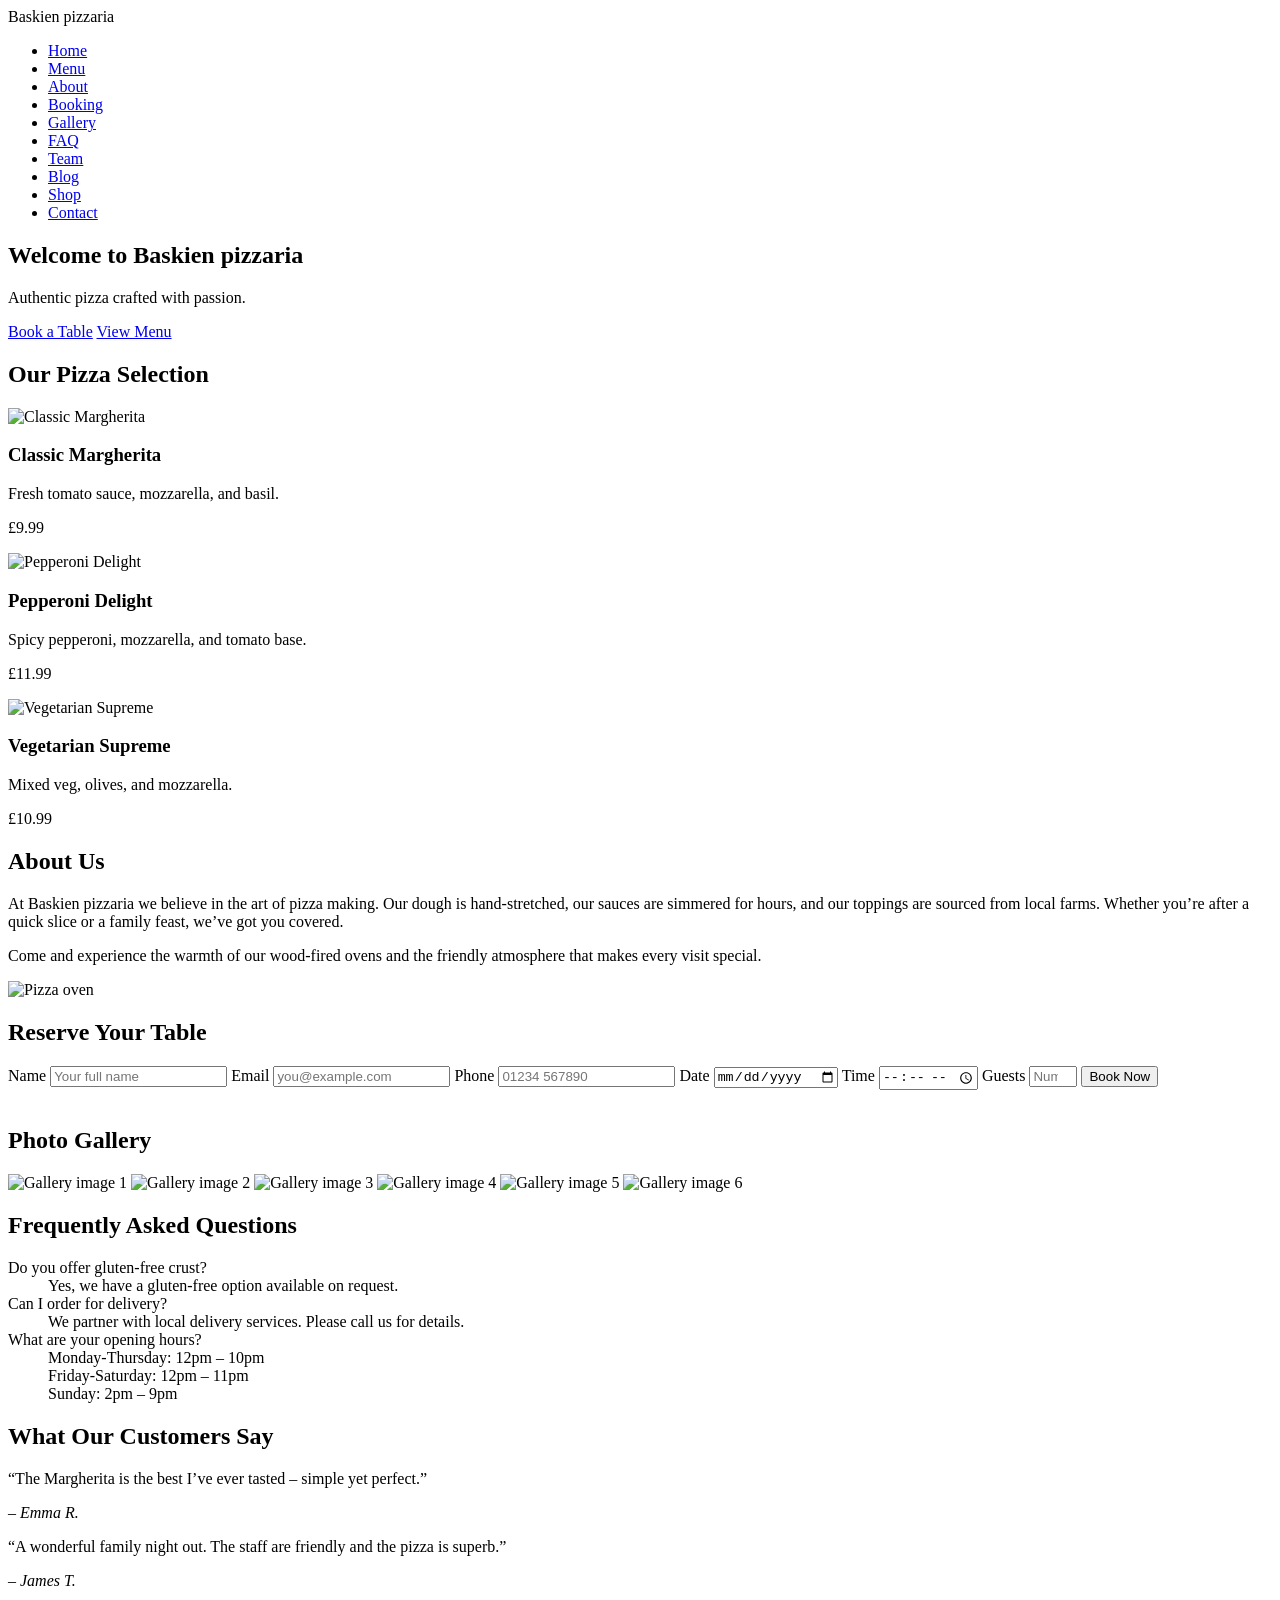
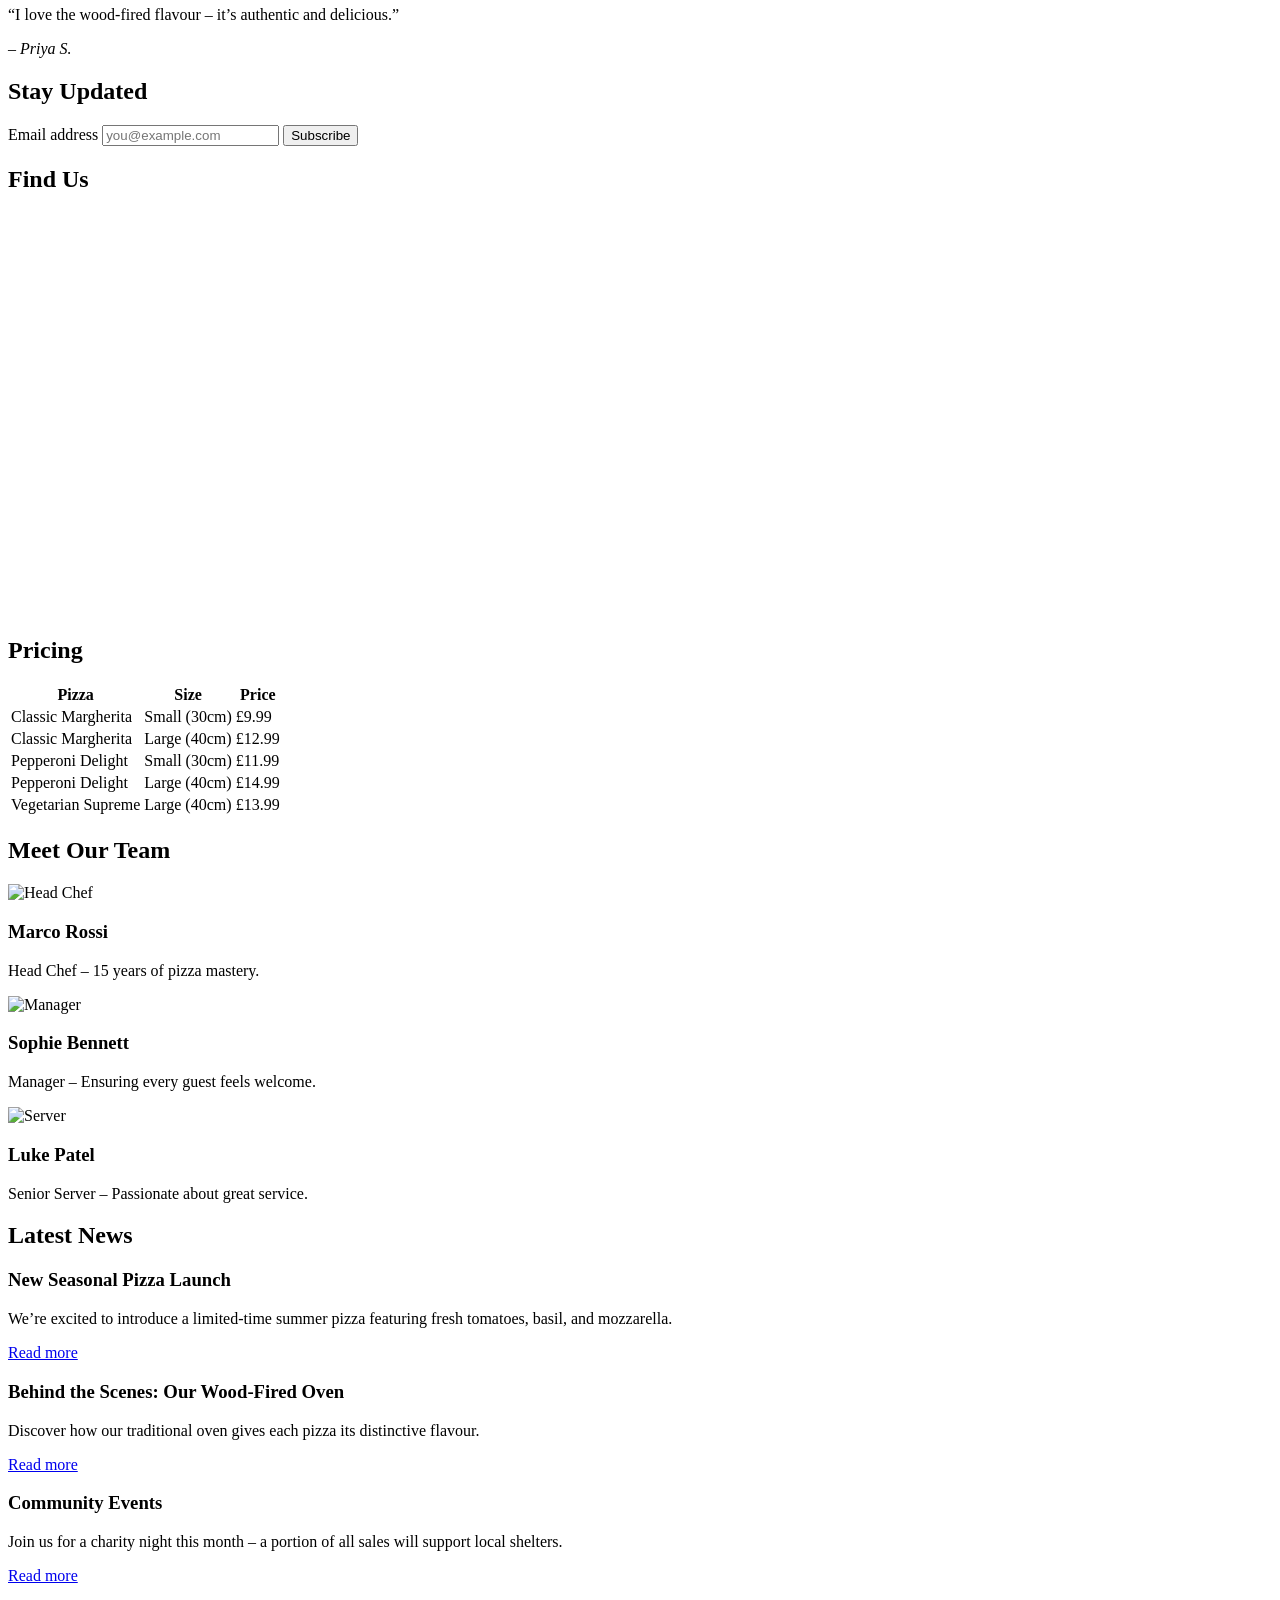
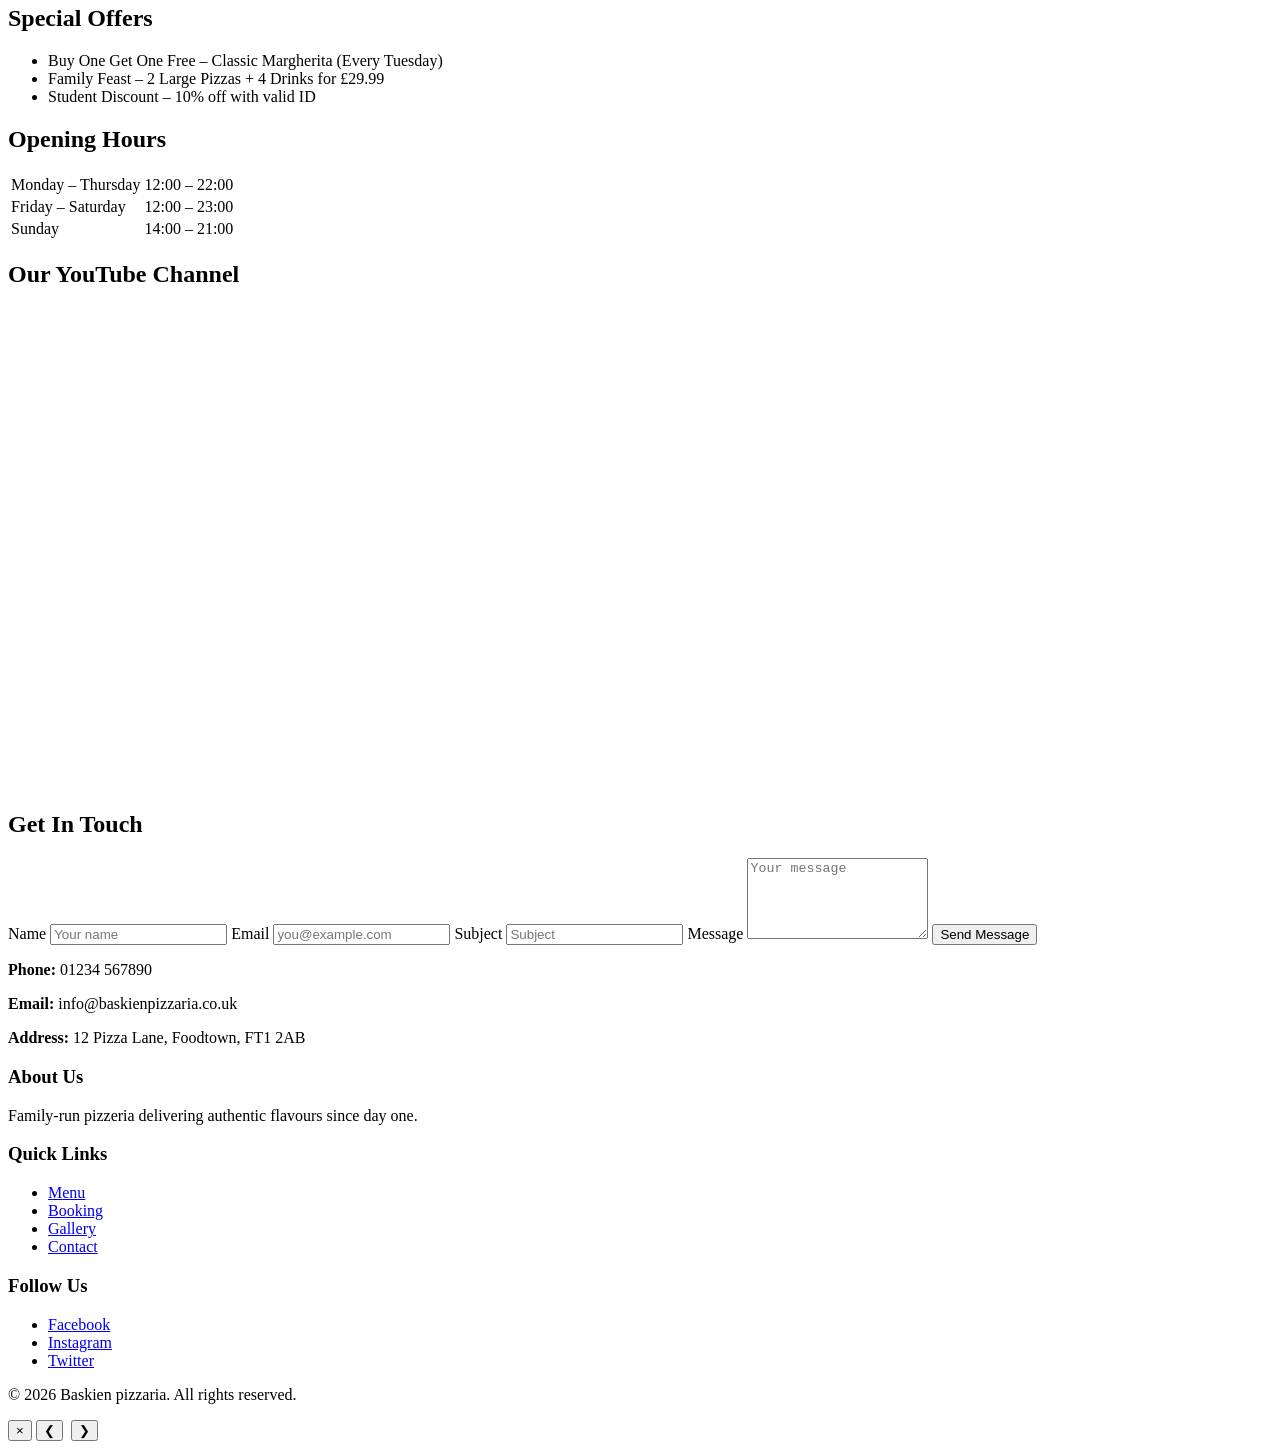
==== index.html @ 25341c11 "deploy: update index.html" ====
<!DOCTYPE html>
<html lang="en-GB">
<head>
    <meta charset="UTF-8">
    <meta name="viewport" content="width=device-width, initial-scale=1.0">
    <title>Baskien pizzaria</title>
    <link rel="stylesheet" href="style.css">
    <script src="script.js" defer></script>
</head>
<body>
    <!-- Sticky Glassmorphism Navigation -->
    <header class="sticky-nav">
        <nav class="glass-nav">
            <div class="logo">Baskien pizzaria</div>
            <ul class="nav-links">
                <li><a href="#hero">Home</a></li>
                <li><a href="#services">Menu</a></li>
                <li><a href="#about">About</a></li>
                <li><a href="#booking">Booking</a></li>
                <li><a href="#gallery">Gallery</a></li>
                <li><a href="#faq">FAQ</a></li>
                <li><a href="#team">Team</a></li>
                <li><a href="#blog">Blog</a></li>
                <li><a href="#shop">Shop</a></li>
                <li><a href="#contact">Contact</a></li>
            </ul>
        </nav>
    </header>

    <!-- Hero Section -->
    <section id="hero" class="hero-section">
        <div class="hero-bg" style="background-image:url('https://loremflickr.com/1600/900/pizza');"></div>
        <div class="hero-overlay"></div>
        <div class="hero-content">
            <h1>Welcome to Baskien pizzaria</h1>
            <p>Authentic pizza crafted with passion.</p>
            <div class="hero-buttons">
                <a href="#booking" class="pill-button">Book a Table</a>
                <a href="#services" class="pill-button">View Menu</a>
            </div>
        </div>
    </section>

    <!-- Services / Menu Section -->
    <section id="services" class="services-section">
        <h2>Our Pizza Selection</h2>
        <div class="services-grid">
            <article class="service-card">
                <img src="https://loremflickr.com/400/280/pizza" alt="Classic Margherita">
                <h3>Classic Margherita</h3>
                <p>Fresh tomato sauce, mozzarella, and basil.</p>
                <p class="price">£9.99</p>
            </article>
            <article class="service-card">
                <img src="https://loremflickr.com/400/280/pizza" alt="Pepperoni Delight">
                <h3>Pepperoni Delight</h3>
                <p>Spicy pepperoni, mozzarella, and tomato base.</p>
                <p class="price">£11.99</p>
            </article>
            <article class="service-card">
                <img src="https://loremflickr.com/400/280/pizza" alt="Vegetarian Supreme">
                <h3>Vegetarian Supreme</h3>
                <p>Mixed veg, olives, and mozzarella.</p>
                <p class="price">£10.99</p>
            </article>
        </div>
    </section>

    <!-- About Section -->
    <section id="about" class="about-section">
        <h2>About Us</h2>
        <div class="about-grid">
            <div class="about-text">
                <p>At Baskien pizzaria we believe in the art of pizza making. Our dough is hand‑stretched, our sauces are simmered for hours, and our toppings are sourced from local farms. Whether you’re after a quick slice or a family feast, we’ve got you covered.</p>
                <p>Come and experience the warmth of our wood‑fired ovens and the friendly atmosphere that makes every visit special.</p>
            </div>
            <div class="about-image">
                <img src="https://loremflickr.com/700/500/pizza" alt="Pizza oven">
            </div>
        </div>
    </section>

    <!-- Booking / Appointments Section -->
    <section id="booking" class="booking-section">
        <h2>Reserve Your Table</h2>
        <form class="booking-form">
            <label>
                Name
                <input type="text" name="name" placeholder="Your full name" required>
            </label>
            <label>
                Email
                <input type="email" name="email" placeholder="you@example.com" required>
            </label>
            <label>
                Phone
                <input type="tel" name="phone" placeholder="01234 567890">
            </label>
            <label>
                Date
                <input type="date" name="date" required>
            </label>
            <label>
                Time
                <input type="time" name="time" required>
            </label>
            <label>
                Guests
                <input type="number" name="guests" min="1" max="20" placeholder="Number of guests" required>
            </label>
            <button type="submit">Book Now</button>
        </form>
    </section>

    <!-- Photo Gallery Section -->
    <section id="gallery" class="gallery-section">
        <h2>Photo Gallery</h2>
        <div class="gallery-grid">
            <img src="https://loremflickr.com/600/400/pizza" alt="Gallery image 1">
            <img src="https://loremflickr.com/600/400/pizza" alt="Gallery image 2">
            <img src="https://loremflickr.com/600/400/pizza" alt="Gallery image 3">
            <img src="https://loremflickr.com/600/400/pizza" alt="Gallery image 4">
            <img src="https://loremflickr.com/600/400/pizza" alt="Gallery image 5">
            <img src="https://loremflickr.com/600/400/pizza" alt="Gallery image 6">
        </div>
    </section>

    <!-- FAQ Section -->
    <section id="faq" class="faq-section">
        <h2>Frequently Asked Questions</h2>
        <dl>
            <dt>Do you offer gluten‑free crust?</dt>
            <dd>Yes, we have a gluten‑free option available on request.</dd>

            <dt>Can I order for delivery?</dt>
            <dd>We partner with local delivery services. Please call us for details.</dd>

            <dt>What are your opening hours?</dt>
            <dd>Monday‑Thursday: 12pm – 10pm<br>Friday‑Saturday: 12pm – 11pm<br>Sunday: 2pm – 9pm</dd>
        </dl>
    </section>

    <!-- Testimonials Section -->
    <section id="testimonials" class="testimonials-section">
        <h2>What Our Customers Say</h2>
        <div class="testimonials-grid">
            <article class="testimonial-card">
                <p>“The Margherita is the best I’ve ever tasted – simple yet perfect.”</p>
                <cite>– Emma R.</cite>
            </article>
            <article class="testimonial-card">
                <p>“A wonderful family night out. The staff are friendly and the pizza is superb.”</p>
                <cite>– James T.</cite>
            </article>
            <article class="testimonial-card">
                <p>“I love the wood‑fired flavour – it’s authentic and delicious.”</p>
                <cite>– Priya S.</cite>
            </article>
        </div>
    </section>

    <!-- Newsletter Signup Section -->
    <section id="newsletter" class="newsletter-section">
        <h2>Stay Updated</h2>
        <form class="newsletter-form">
            <label>
                Email address
                <input type="email" name="newsletter-email" placeholder="you@example.com" required>
            </label>
            <button type="submit">Subscribe</button>
        </form>
    </section>

    <!-- Map & Directions Section -->
    <section id="map" class="map-section">
        <h2>Find Us</h2>
        <iframe src="https://www.google.com/maps/embed?pb=!1m18!1m12!1m3!1d0!2d0!3d0!2m3!1f0!2f0!3f0!3m2!1i1024!2i768!4f13.1!3m3!1m2!1s0x0%3A0x0!2z0JzQvtC70YzQutC40Lkg0L7QsdC70LjRjw!5e0!3m2!1sen!2suk!4v1" width="100%" height="400" style="border:0;" allowfullscreen="" loading="lazy"></iframe>
    </section>

    <!-- Pricing Table Section -->
    <section id="pricing" class="pricing-section">
        <h2>Pricing</h2>
        <table class="pricing-table">
            <thead>
                <tr>
                    <th>Pizza</th>
                    <th>Size</th>
                    <th>Price</th>
                </tr>
            </thead>
            <tbody>
                <tr>
                    <td>Classic Margherita</td>
                    <td>Small (30cm)</td>
                    <td>£9.99</td>
                </tr>
                <tr>
                    <td>Classic Margherita</td>
                    <td>Large (40cm)</td>
                    <td>£12.99</td>
                </tr>
                <tr>
                    <td>Pepperoni Delight</td>
                    <td>Small (30cm)</td>
                    <td>£11.99</td>
                </tr>
                <tr>
                    <td>Pepperoni Delight</td>
                    <td>Large (40cm)</td>
                    <td>£14.99</td>
                </tr>
                <tr>
                    <td>Vegetarian Supreme</td>
                    <td>Large (40cm)</td>
                    <td>£13.99</td>
                </tr>
            </tbody>
        </table>
    </section>

    <!-- Team / Staff Profiles Section -->
    <section id="team" class="team-section">
        <h2>Meet Our Team</h2>
        <div class="team-grid">
            <article class="team-member">
                <img src="https://loremflickr.com/300/300/pizza" alt="Head Chef">
                <h3>Marco Rossi</h3>
                <p>Head Chef – 15 years of pizza mastery.</p>
            </article>
            <article class="team-member">
                <img src="https://loremflickr.com/300/300/pizza" alt="Manager">
                <h3>Sophie Bennett</h3>
                <p>Manager – Ensuring every guest feels welcome.</p>
            </article>
            <article class="team-member">
                <img src="https://loremflickr.com/300/300/pizza" alt="Server">
                <h3>Luke Patel</h3>
                <p>Senior Server – Passionate about great service.</p>
            </article>
        </div>
    </section>

    <!-- Blog / News Section -->
    <section id="blog" class="blog-section">
        <h2>Latest News</h2>
        <div class="blog-grid">
            <article class="blog-post">
                <h3>New Seasonal Pizza Launch</h3>
                <p>We’re excited to introduce a limited‑time summer pizza featuring fresh tomatoes, basil, and mozzarella.</p>
                <a href="#" class="read-more">Read more</a>
            </article>
            <article class="blog-post">
                <h3>Behind the Scenes: Our Wood‑Fired Oven</h3>
                <p>Discover how our traditional oven gives each pizza its distinctive flavour.</p>
                <a href="#" class="read-more">Read more</a>
            </article>
            <article class="blog-post">
                <h3>Community Events</h3>
                <p>Join us for a charity night this month – a portion of all sales will support local shelters.</p>
                <a href="#" class="read-more">Read more</a>
            </article>
        </div>
    </section>

    <!-- Promotions / Special Offers Section -->
    <section id="promotions" class="promotions-section">
        <h2>Special Offers</h2>
        <ul class="offers-list">
            <li>Buy One Get One Free – Classic Margherita (Every Tuesday)</li>
            <li>Family Feast – 2 Large Pizzas + 4 Drinks for £29.99</li>
            <li>Student Discount – 10% off with valid ID</li>
        </ul>
    </section>

    <!-- Opening Hours Section -->
    <section id="hours" class="hours-section">
        <h2>Opening Hours</h2>
        <table class="hours-table">
            <tbody>
                <tr><td>Monday – Thursday</td><td>12:00 – 22:00</td></tr>
                <tr><td>Friday – Saturday</td><td>12:00 – 23:00</td></tr>
                <tr><td>Sunday</td><td>14:00 – 21:00</td></tr>
            </tbody>
        </table>
    </section>

    <!-- Embedded YouTube Channel -->
    <section id="youtube" class="youtube-section">
        <h2>Our YouTube Channel</h2>
        <iframe width="100%" height="480" src="https://www.youtube.com/embed?listType=user_uploads&list=user-oh7ui8go9z" title="Baskien pizzaria YouTube videos" frameborder="0" allow="accelerometer; autoplay; clipboard-write; encrypted-media; gyroscope; picture-in-picture" allowfullscreen></iframe>
    </section>

    <!-- Contact Section -->
    <section id="contact" class="contact-section">
        <h2>Get In Touch</h2>
        <div class="contact-grid">
            <form class="contact-form">
                <label>
                    Name
                    <input type="text" name="contact-name" placeholder="Your name" required>
                </label>
                <label>
                    Email
                    <input type="email" name="contact-email" placeholder="you@example.com" required>
                </label>
                <label>
                    Subject
                    <input type="text" name="contact-subject" placeholder="Subject" required>
                </label>
                <label>
                    Message
                    <textarea name="contact-message" placeholder="Your message" rows="5" required></textarea>
                </label>
                <button type="submit">Send Message</button>
            </form>
            <div class="contact-details">
                <p><strong>Phone:</strong> 01234 567890</p>
                <p><strong>Email:</strong> info@baskienpizzaria.co.uk</p>
                <p><strong>Address:</strong> 12 Pizza Lane, Foodtown, FT1 2AB</p>
            </div>
        </div>
    </section>

    <!-- Footer -->
    <footer class="footer-section">
        <div class="footer-grid">
            <div class="footer-col">
                <h3>About Us</h3>
                <p>Family‑run pizzeria delivering authentic flavours since day one.</p>
            </div>
            <div class="footer-col">
                <h3>Quick Links</h3>
                <ul>
                    <li><a href="#services">Menu</a></li>
                    <li><a href="#booking">Booking</a></li>
                    <li><a href="#gallery">Gallery</a></li>
                    <li><a href="#contact">Contact</a></li>
                </ul>
            </div>
            <div class="footer-col">
                <h3>Follow Us</h3>
                <ul class="social-links">
                    <li><a href="#">Facebook</a></li>
                    <li><a href="#">Instagram</a></li>
                    <li><a href="#">Twitter</a></li>
                </ul>
            </div>
        </div>
        <p class="footer-copy">&copy; 2026 Baskien pizzaria. All rights reserved.</p>
    </footer>
</body>
</html>
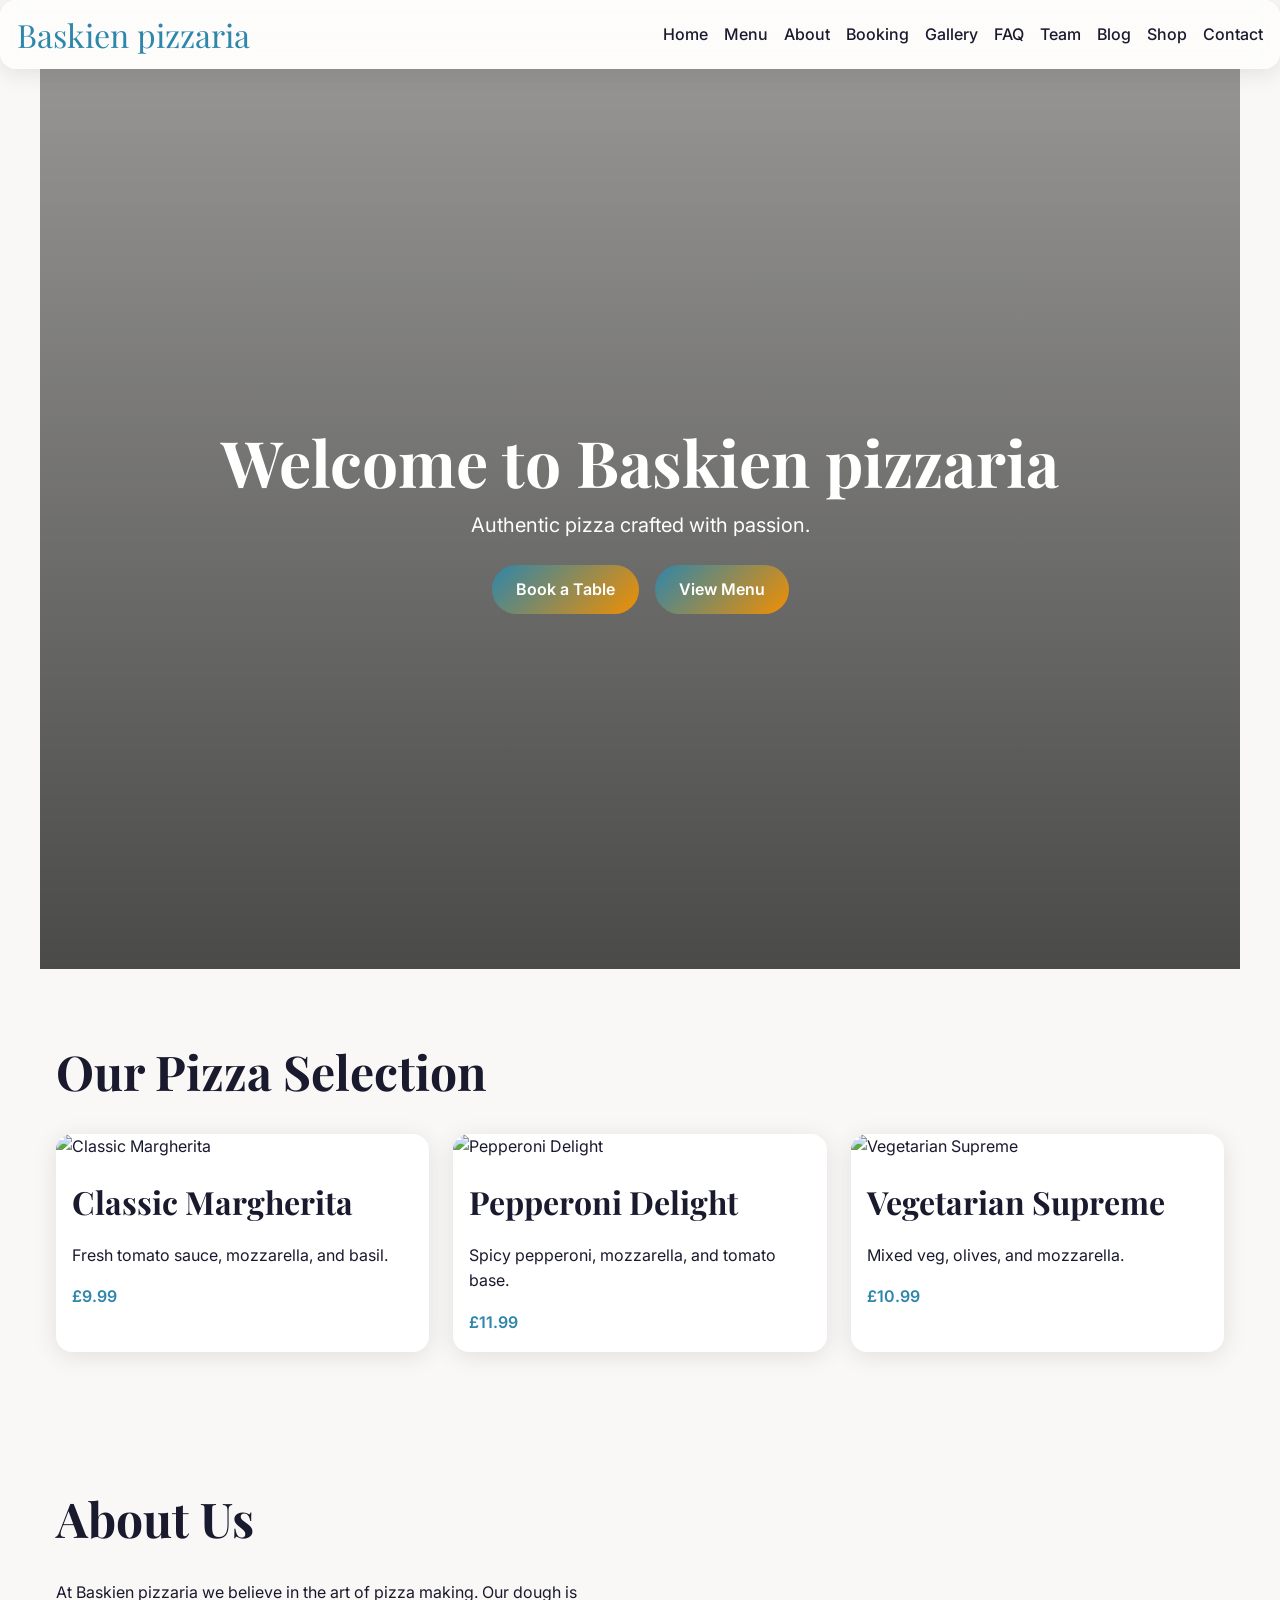
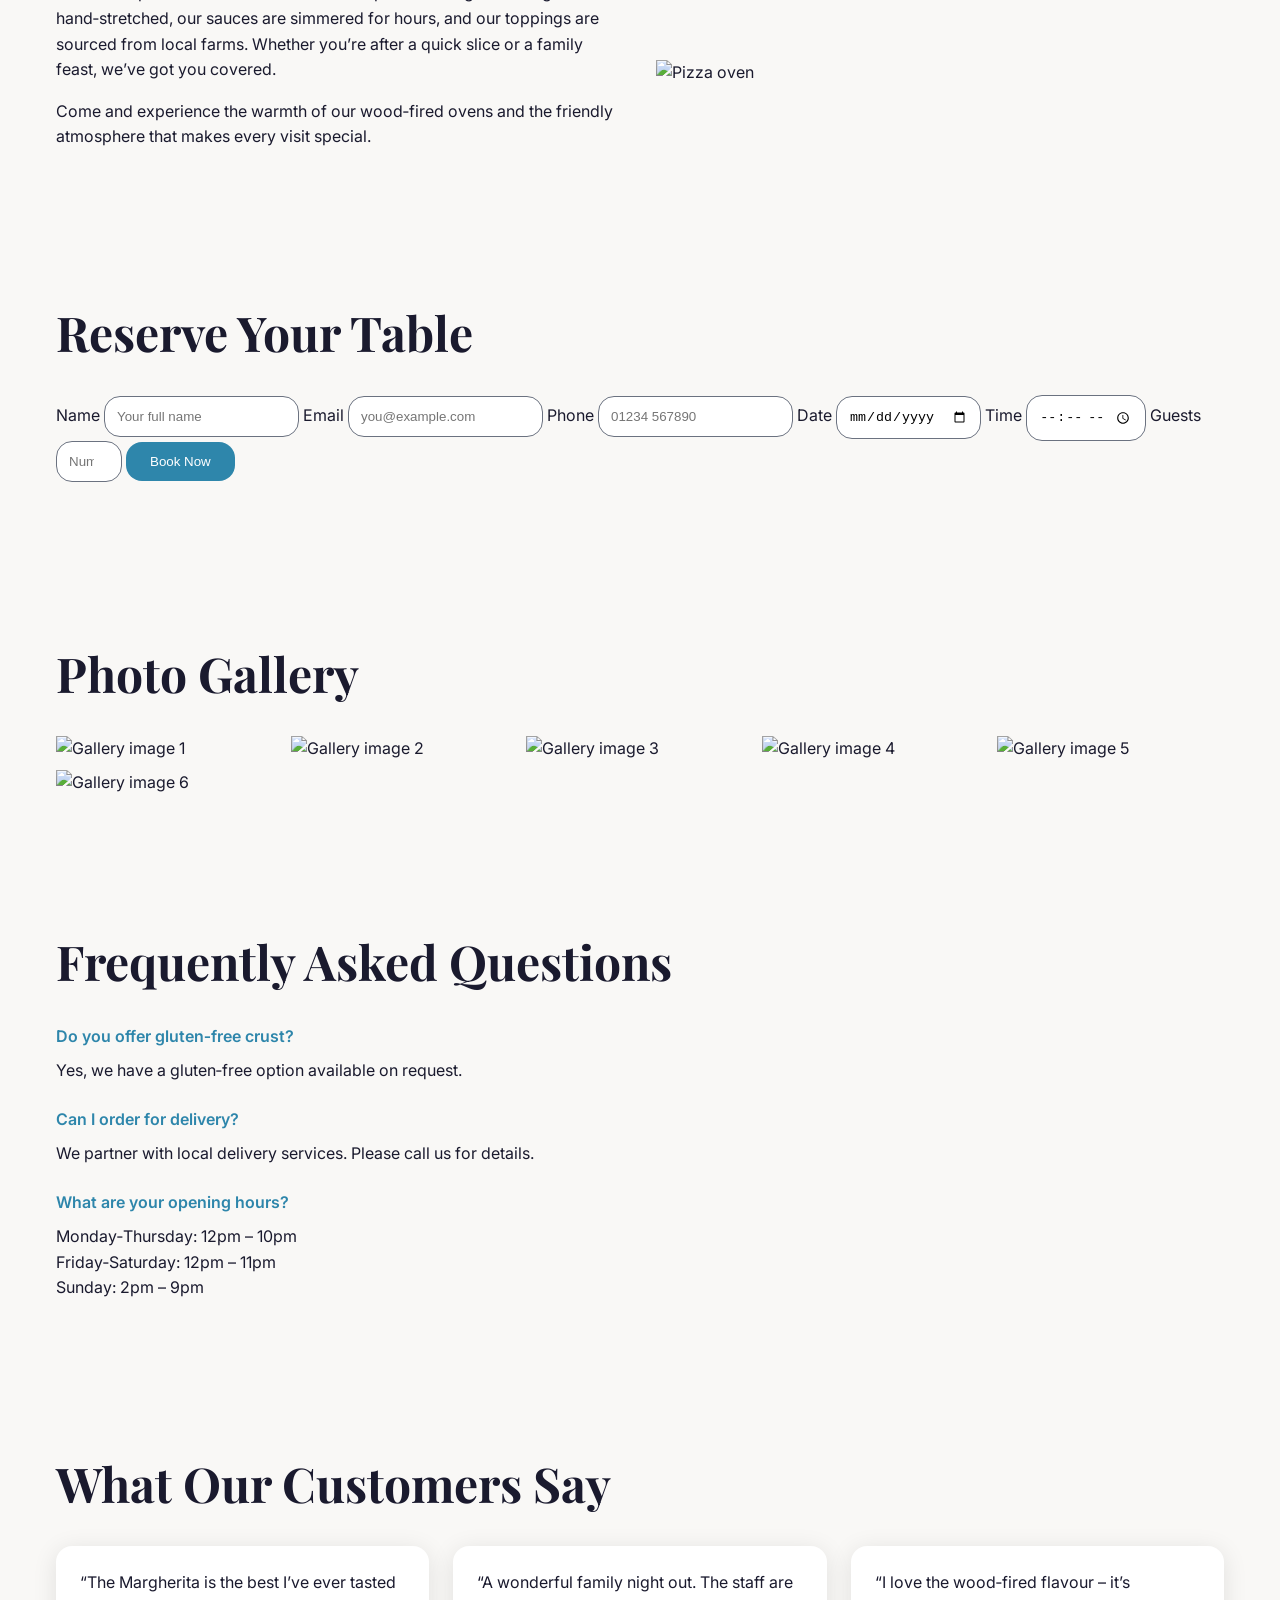
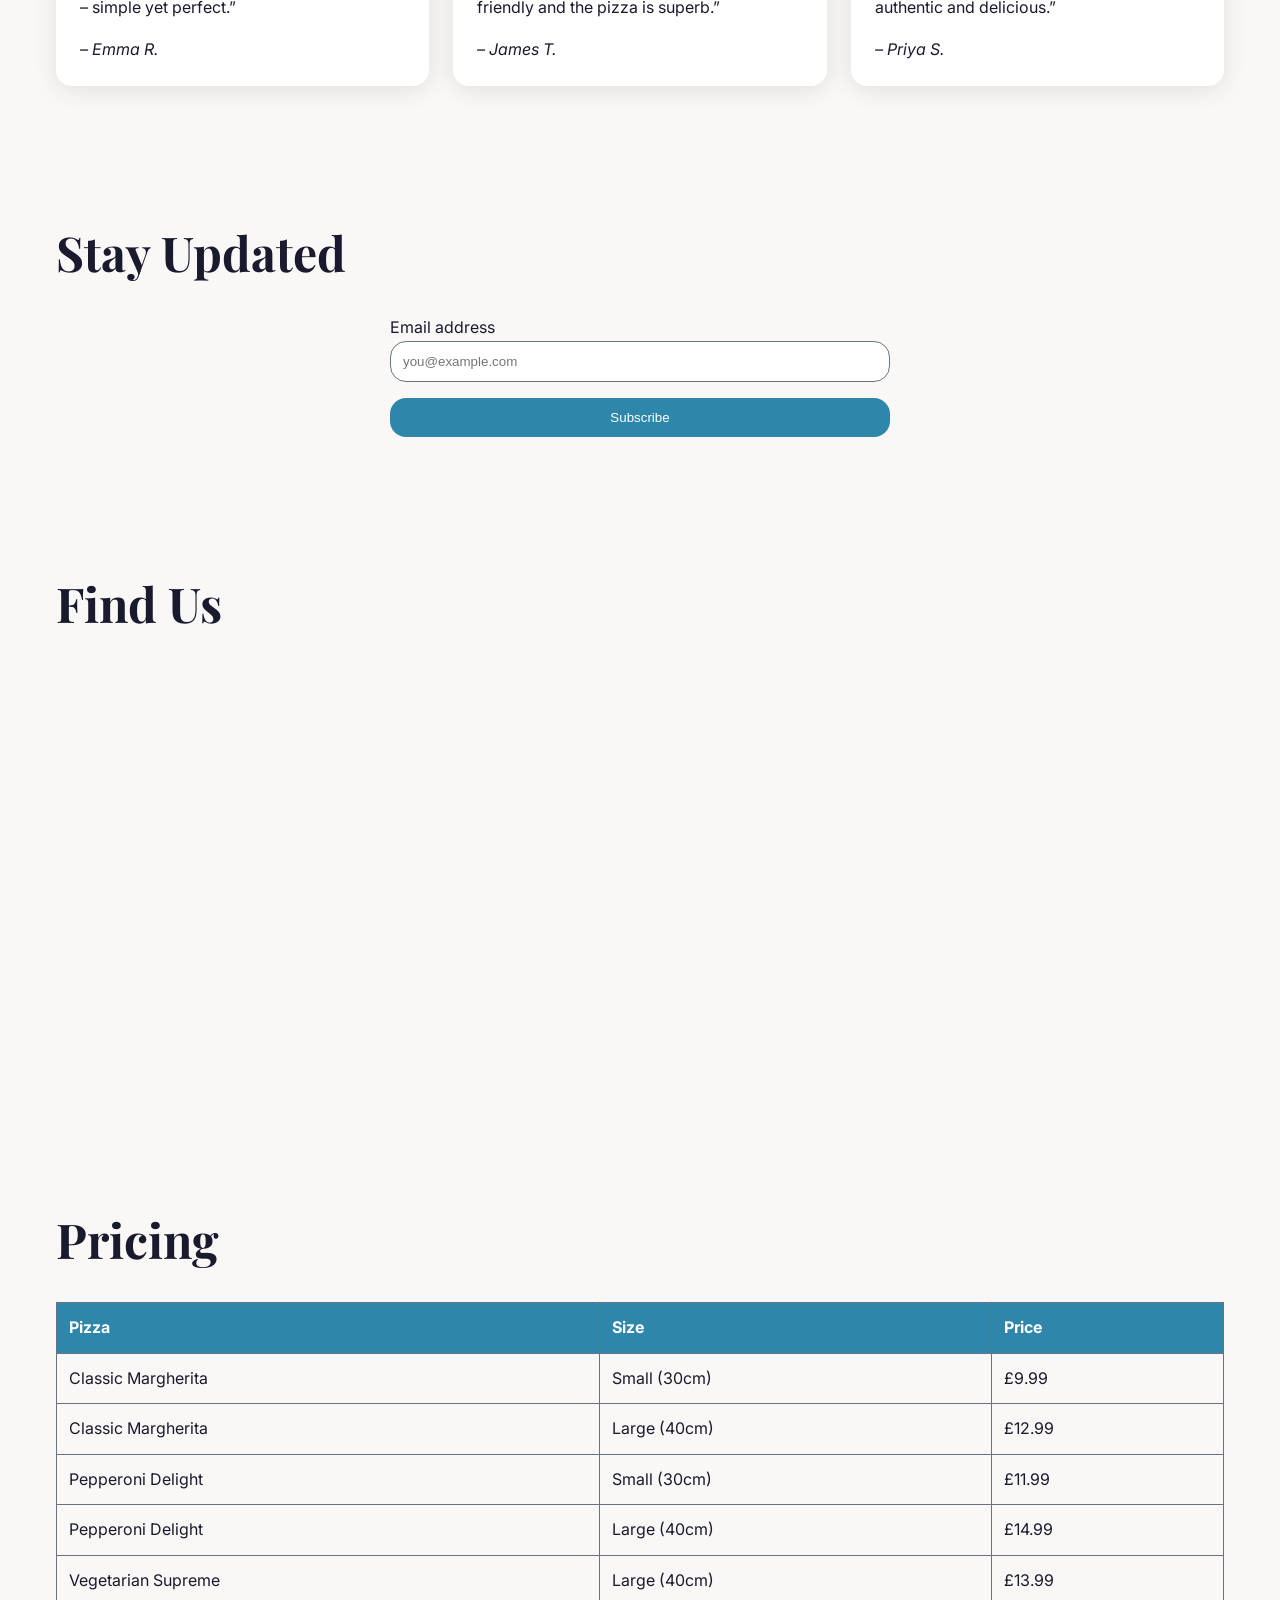
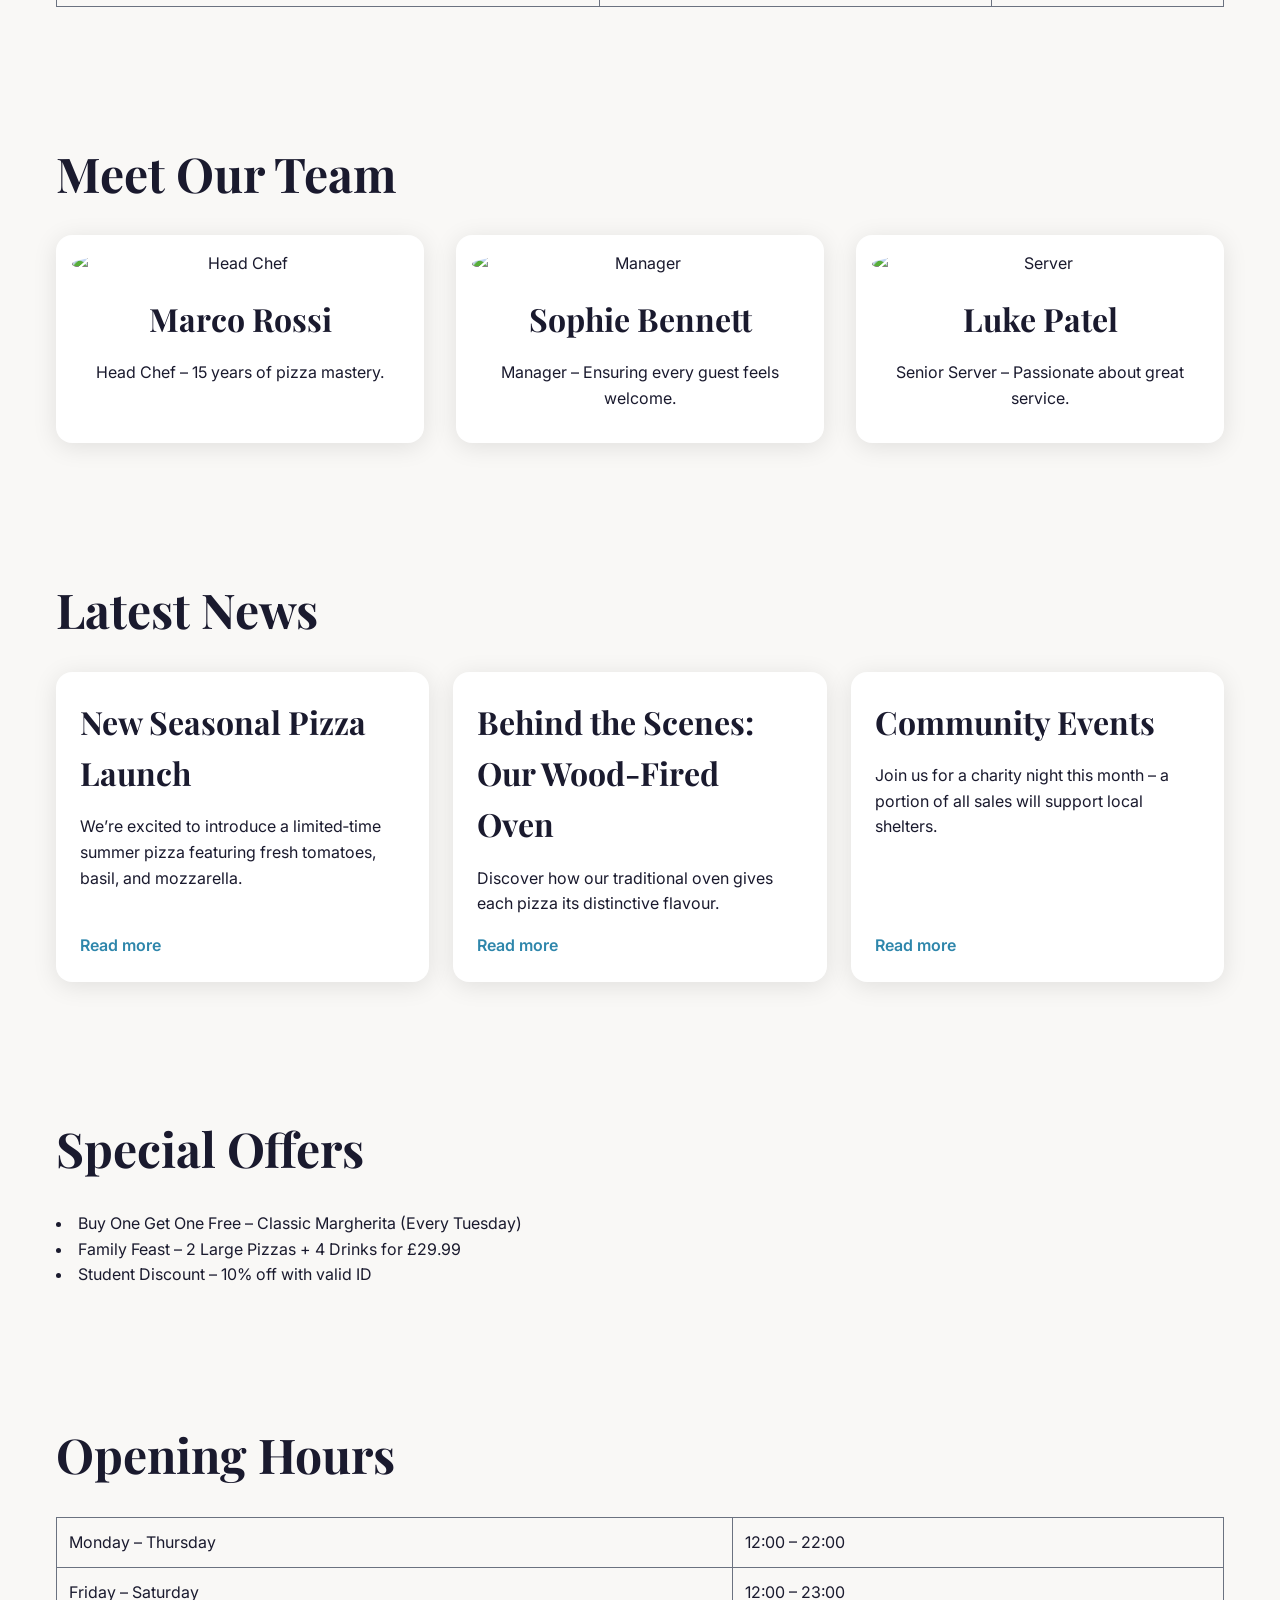
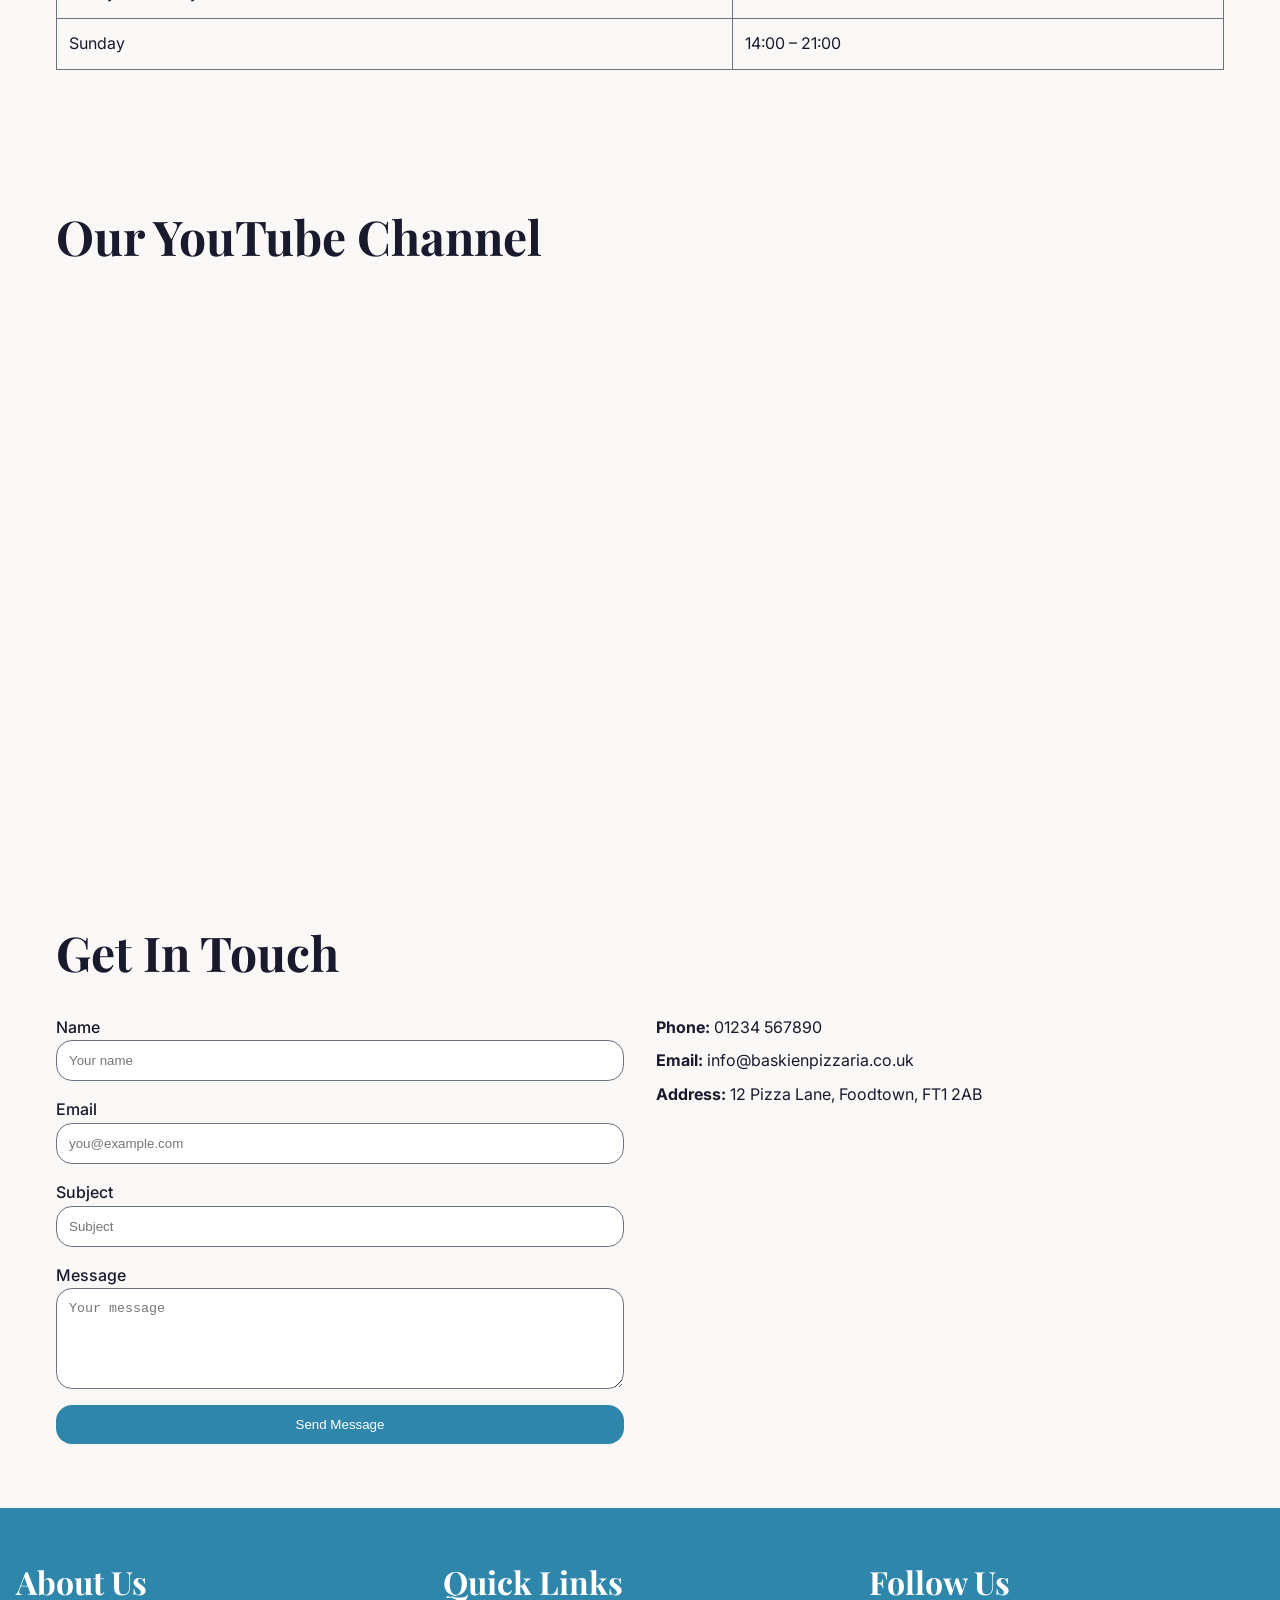
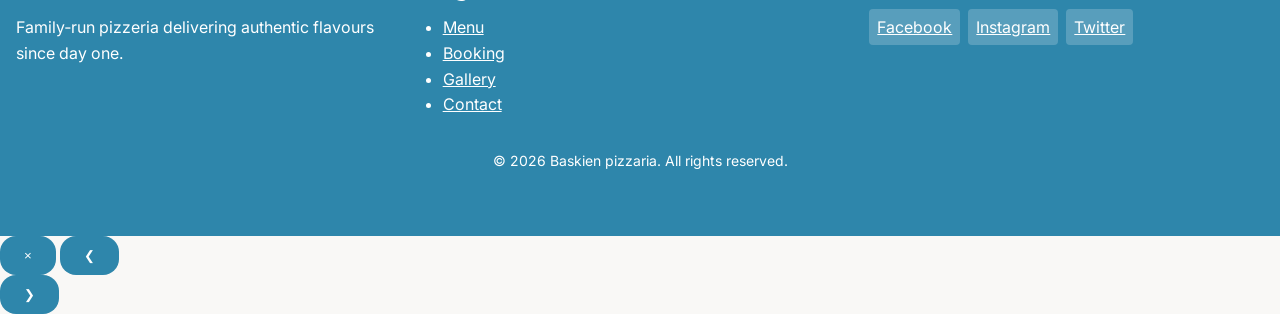
==== commit 164dba7b: "deploy: update index.html" ====
--- a/index.html
+++ b/index.html
@@ -287,7 +287,7 @@
     <!-- Embedded YouTube Channel -->
     <section id="youtube" class="youtube-section">
         <h2>Our YouTube Channel</h2>
-        <iframe width="100%" height="480" src="https://www.youtube.com/embed?listType=user_uploads&list=user-oh7ui8go9z" title="Baskien pizzaria YouTube videos" frameborder="0" allow="accelerometer; autoplay; clipboard-write; encrypted-media; gyroscope; picture-in-picture" allowfullscreen></iframe>
+        <iframe width="100%" height="480" src="https://www.youtube.com/embed/sRQ4Y90WSc4?feature=oembed" title="Baskien pizzaria YouTube videos" frameborder="0" allow="accelerometer; autoplay; clipboard-write; encrypted-media; gyroscope; picture-in-picture; web-share" referrerpolicy="strict-origin-when-cross-origin" allowfullscreen></iframe>
     </section>
 
     <!-- Contact Section -->
--- a/style.css
+++ b/style.css
@@ -0,0 +1,481 @@
+@import url('https://fonts.googleapis.com/css2?family=Inter:wght@400;500;600;700&family=Playfair+Display:wght@400;700&display=swap');
+
+:root{
+  --primary:#2E86AB;
+  --secondary:#1B6CA8;
+  --accent:#F18F01;
+  --bg:#f9f8f6;
+  --surface:#fff;
+  --text:#1a1a2e;
+  --muted:#6b7280;
+  --radius:16px;
+  --shadow:0 4px 24px rgba(0,0,0,.10);
+  --transition:all .3s cubic-bezier(.4,0,.2,1);
+}
+
+/* Reset & Global */
+*,*::before,*::after{box-sizing:border-box;margin:0;padding:0;}
+html{font-size:100%;scroll-behavior:smooth;}
+body{
+  font-family:'Inter',sans-serif;
+  background:var(--bg);
+  color:var(--text);
+  line-height:1.6;
+}
+img{max-width:100%;display:block;}
+a{text-decoration:none;color:inherit;}
+
+/* Typography */
+h1{
+  font-family:'Playfair Display',serif;
+  font-size:clamp(2.5rem,5vw,4rem);
+  line-height:1.2;
+}
+h2{
+  font-family:'Playfair Display',serif;
+  font-size:clamp(2rem,4vw,3rem);
+  margin-bottom:.5em;
+}
+h3{
+  font-family:'Playfair Display',serif;
+  font-size:clamp(1.5rem,3vw,2rem);
+  margin-bottom:.5em;
+}
+p{margin-bottom:1rem;}
+section{padding:4rem 1rem;max-width:1200px;margin:auto;}
+
+/* Sticky Glass Navigation */
+.sticky-nav{
+  position:sticky;
+  top:0;
+  z-index:1000;
+}
+.glass-nav{
+  backdrop-filter:blur(12px);
+  background:rgba(255,255,255,.6);
+  border:1px solid rgba(255,255,255,.3);
+  border-radius:var(--radius);
+  box-shadow:var(--shadow);
+  display:flex;
+  align-items:center;
+  justify-content:space-between;
+  padding:.5rem 1rem;
+}
+.logo{
+  font-family:'Playfair Display',serif;
+  font-size:clamp(1.5rem,3vw,2rem);
+  color:var(--primary);
+}
+.nav-links{
+  list-style:none;
+  display:flex;
+  flex-wrap:wrap;
+  gap:1rem;
+}
+.nav-links a{
+  position:relative;
+  font-weight:500;
+  color:var(--text);
+  transition:color .3s;
+}
+.nav-links a::after{
+  content:'';
+  position:absolute;
+  left:0;
+  bottom:0;
+  height:2px;
+  width:100%;
+  background:var(--primary);
+  transform:scaleX(0);
+  transform-origin:left;
+  transition:transform .3s cubic-bezier(.4,0,.2,1);
+}
+.nav-links a:hover{
+  color:var(--primary);
+}
+.nav-links a:hover::after{
+  transform:scaleX(1);
+}
+
+/* Hero Section */
+.hero-section{
+  position:relative;
+  overflow:hidden;
+  min-height:100vh;
+  display:flex;
+  align-items:center;
+  justify-content:center;
+  text-align:center;
+  color:#fff;
+}
+.hero-bg{
+  position:absolute;
+  inset:0;
+  background-size:cover;
+  background-position:center;
+  z-index:-2;
+}
+.hero-overlay{
+  position:absolute;
+  inset:0;
+  background:linear-gradient(180deg,rgba(0,0,0,.4),rgba(0,0,0,.7));
+  z-index:-1;
+}
+.hero-content h1{
+  margin-bottom:.5rem;
+}
+.hero-content p{
+  font-size:clamp(1rem,2.5vw,1.25rem);
+  margin-bottom:1.5rem;
+}
+.hero-buttons{
+  display:flex;
+  gap:1rem;
+  flex-wrap:wrap;
+  justify-content:center;
+}
+
+/* Pill Buttons */
+.pill-button{
+  display:inline-block;
+  padding:.75rem 1.5rem;
+  border:none;
+  border-radius:999px;
+  background:linear-gradient(135deg,var(--primary),var(--accent));
+  color:#fff;
+  font-weight:600;
+  cursor:pointer;
+  transition:transform .3s,box-shadow .3s,filter .3s;
+}
+.pill-button:hover{
+  transform:translateY(-2px);
+  box-shadow:0 8px 16px rgba(0,0,0,.2);
+  filter:brightness(1.08);
+}
+
+/* Service Cards */
+.services-grid{
+  display:grid;
+  gap:1.5rem;
+  grid-template-columns:repeat(auto-fit,minmax(260px,1fr));
+}
+.service-card{
+  background:var(--surface);
+  border-radius:var(--radius);
+  box-shadow:var(--shadow);
+  overflow:hidden;
+  transition:transform .3s,var(--transition);
+  display:flex;
+  flex-direction:column;
+}
+.service-card:hover{
+  transform:translateY(-6px);
+}
+.service-card img{
+  width:100%;
+  height:auto;
+  object-fit:cover;
+}
+.service-card h3{
+  margin:1rem;
+}
+.service-card p{
+  margin:0 1rem 1rem;
+}
+.price{
+  margin-top:auto;
+  font-weight:600;
+  color:var(--primary);
+}
+
+/* About Section */
+.about-grid{
+  display:grid;
+  gap:2rem;
+  grid-template-columns:repeat(auto-fit,minmax(300px,1fr));
+  align-items:center;
+}
+.about-text p{
+  margin-bottom:1rem;
+}
+
+/* Gallery */
+.gallery-grid{
+  display:grid;
+  gap:.5rem;
+  grid-template-columns:repeat(auto-fit,minmax(200px,1fr));
+}
+
+/* FAQ */
+.faq-section dl{
+  display:grid;
+  gap:.5rem;
+}
+.faq-section dt{
+  font-weight:600;
+  color:var(--primary);
+}
+.faq-section dd{
+  margin-left:0;
+  margin-bottom:1rem;
+}
+
+/* Testimonials */
+.testimonials-grid{
+  display:grid;
+  gap:1.5rem;
+  grid-template-columns:repeat(auto-fit,minmax(260px,1fr));
+}
+.testimonial-card{
+  background:var(--surface);
+  border-radius:var(--radius);
+  box-shadow:var(--shadow);
+  padding:1.5rem;
+  transition:transform .3s;
+}
+.testimonial-card:hover{
+  transform:translateY(-6px);
+}
+
+/* Newsletter */
+.newsletter-form{
+  max-width:500px;
+  margin:auto;
+  display:grid;
+  gap:1rem;
+}
+.newsletter-form input{
+  width:100%;
+}
+
+/* Map */
+.map-section iframe{
+  border:none;
+  border-radius:var(--radius);
+}
+
+/* Pricing Table */
+.pricing-table{
+  width:100%;
+  border-collapse:collapse;
+}
+.pricing-table th,
+.pricing-table td{
+  padding:.75rem;
+  border:1px solid var(--muted);
+  text-align:left;
+}
+.pricing-table th{
+  background:var(--primary);
+  color:#fff;
+}
+
+/* Team */
+.team-grid{
+  display:grid;
+  gap:2rem;
+  grid-template-columns:repeat(auto-fit,minmax(250px,1fr));
+}
+.team-member{
+  background:var(--surface);
+  border-radius:var(--radius);
+  box-shadow:var(--shadow);
+  text-align:center;
+  padding:1rem;
+  transition:transform .3s;
+}
+.team-member:hover{
+  transform:translateY(-6px);
+}
+.team-member img{
+  border-radius:50%;
+  margin-bottom:1rem;
+}
+
+/* Blog */
+.blog-grid{
+  display:grid;
+  gap:1.5rem;
+  grid-template-columns:repeat(auto-fit,minmax(260px,1fr));
+}
+.blog-post{
+  background:var(--surface);
+  border-radius:var(--radius);
+  box-shadow:var(--shadow);
+  padding:1.5rem;
+  display:flex;
+  flex-direction:column;
+  height:100%;
+  transition:transform .3s;
+}
+.blog-post:hover{
+  transform:translateY(-6px);
+}
+.read-more{
+  margin-top:auto;
+  color:var(--primary);
+  font-weight:600;
+}
+
+/* Promotions */
+.offers-list{
+  list-style:disc inside;
+  margin-top:1rem;
+}
+
+/* Hours Table */
+.hours-table{
+  width:100%;
+  border-collapse:collapse;
+}
+.hours-table td{
+  padding:.75rem;
+  border:1px solid var(--muted);
+}
+
+/* YouTube */
+.youtube-section iframe{
+  border:none;
+  border-radius:var(--radius);
+}
+
+/* Contact */
+.contact-grid{
+  display:grid;
+  gap:2rem;
+  grid-template-columns:repeat(auto-fit,minmax(300px,1fr));
+}
+.contact-form{
+  display:grid;
+  gap:1rem;
+}
+.contact-form label{
+  display:flex;
+  flex-direction:column;
+  font-weight:500;
+}
+.contact-form input,
+.contact-form textarea{
+  width:100%;
+}
+.contact-details p{
+  margin-bottom:.5rem;
+}
+
+/* Buttons (generic) */
+button,
+input[type="submit"]{
+  background:var(--primary);
+  color:#fff;
+  border:none;
+  border-radius:var(--radius);
+  padding:.75rem 1.5rem;
+  cursor:pointer;
+  transition:transform .3s,box-shadow .3s;
+}
+button:hover,
+input[type="submit"]:hover{
+  transform:translateY(-2px);
+  box-shadow:var(--shadow);
+}
+
+/* Inputs */
+input,
+textarea{
+  border:1px solid var(--muted);
+  border-radius:var(--radius);
+  padding:.75rem;
+  background:var(--surface);
+  transition:border-color .3s,box-shadow .3s;
+}
+input:focus,
+textarea:focus{
+  outline:none;
+  border-color:var(--primary);
+  box-shadow:0 0 0 3px rgba(46,134,171,.2);
+}
+
+/* Footer */
+.footer-section{
+  background:var(--primary);
+  color:#fff;
+  padding:3rem 1rem;
+}
+.footer-grid{
+  display:grid;
+  gap:2rem;
+  grid-template-columns:repeat(auto-fit,minmax(200px,1fr));
+}
+.footer-col h3{
+  margin-bottom:.5rem;
+}
+.footer-col a{
+  color:#fff;
+  text-decoration:underline;
+}
+.social-links{
+  list-style:none;
+  display:flex;
+  gap:.5rem;
+}
+.social-links a{
+  background:rgba(255,255,255,.2);
+  padding:.5rem;
+  border-radius:4px;
+}
+.footer-copy{
+  text-align:center;
+  margin-top:2rem;
+  font-size:.875rem;
+}
+
+/* Reveal Animation */
+.reveal{
+  opacity:0;
+  transform:translateY(20px);
+}
+.reveal.active{
+  animation:fadeInUp .6s forwards;
+}
+
+/* Keyframes */
+@keyframes fadeInUp{
+  from{
+    opacity:0;
+    transform:translateY(20px);
+  }
+  to{
+    opacity:1;
+    transform:translateY(0);
+  }
+}
+
+/* Responsive Typography */
+html{
+  font-size:16px;
+}
+@media (max-width:768px){
+  .hero-content h1{font-size:clamp(2rem,6vw,3rem);}
+  .hero-content p{font-size:clamp(0.9rem,3vw,1.1rem);}
+}
+@media (max-width:480px){
+  .nav-links{
+    flex-direction:column;
+    background:rgba(255,255,255,.9);
+    position:absolute;
+    top:100%;
+    right:0;
+    left:0;
+    padding:1rem;
+    display:none;
+  }
+  .nav-links.show{display:flex;}
+  .sticky-nav .logo{font-size:1.5rem;}
+}
+
+/* Utility */
+.container{
+  max-width:1200px;
+  margin:auto;
+  padding:0 1rem;
+}
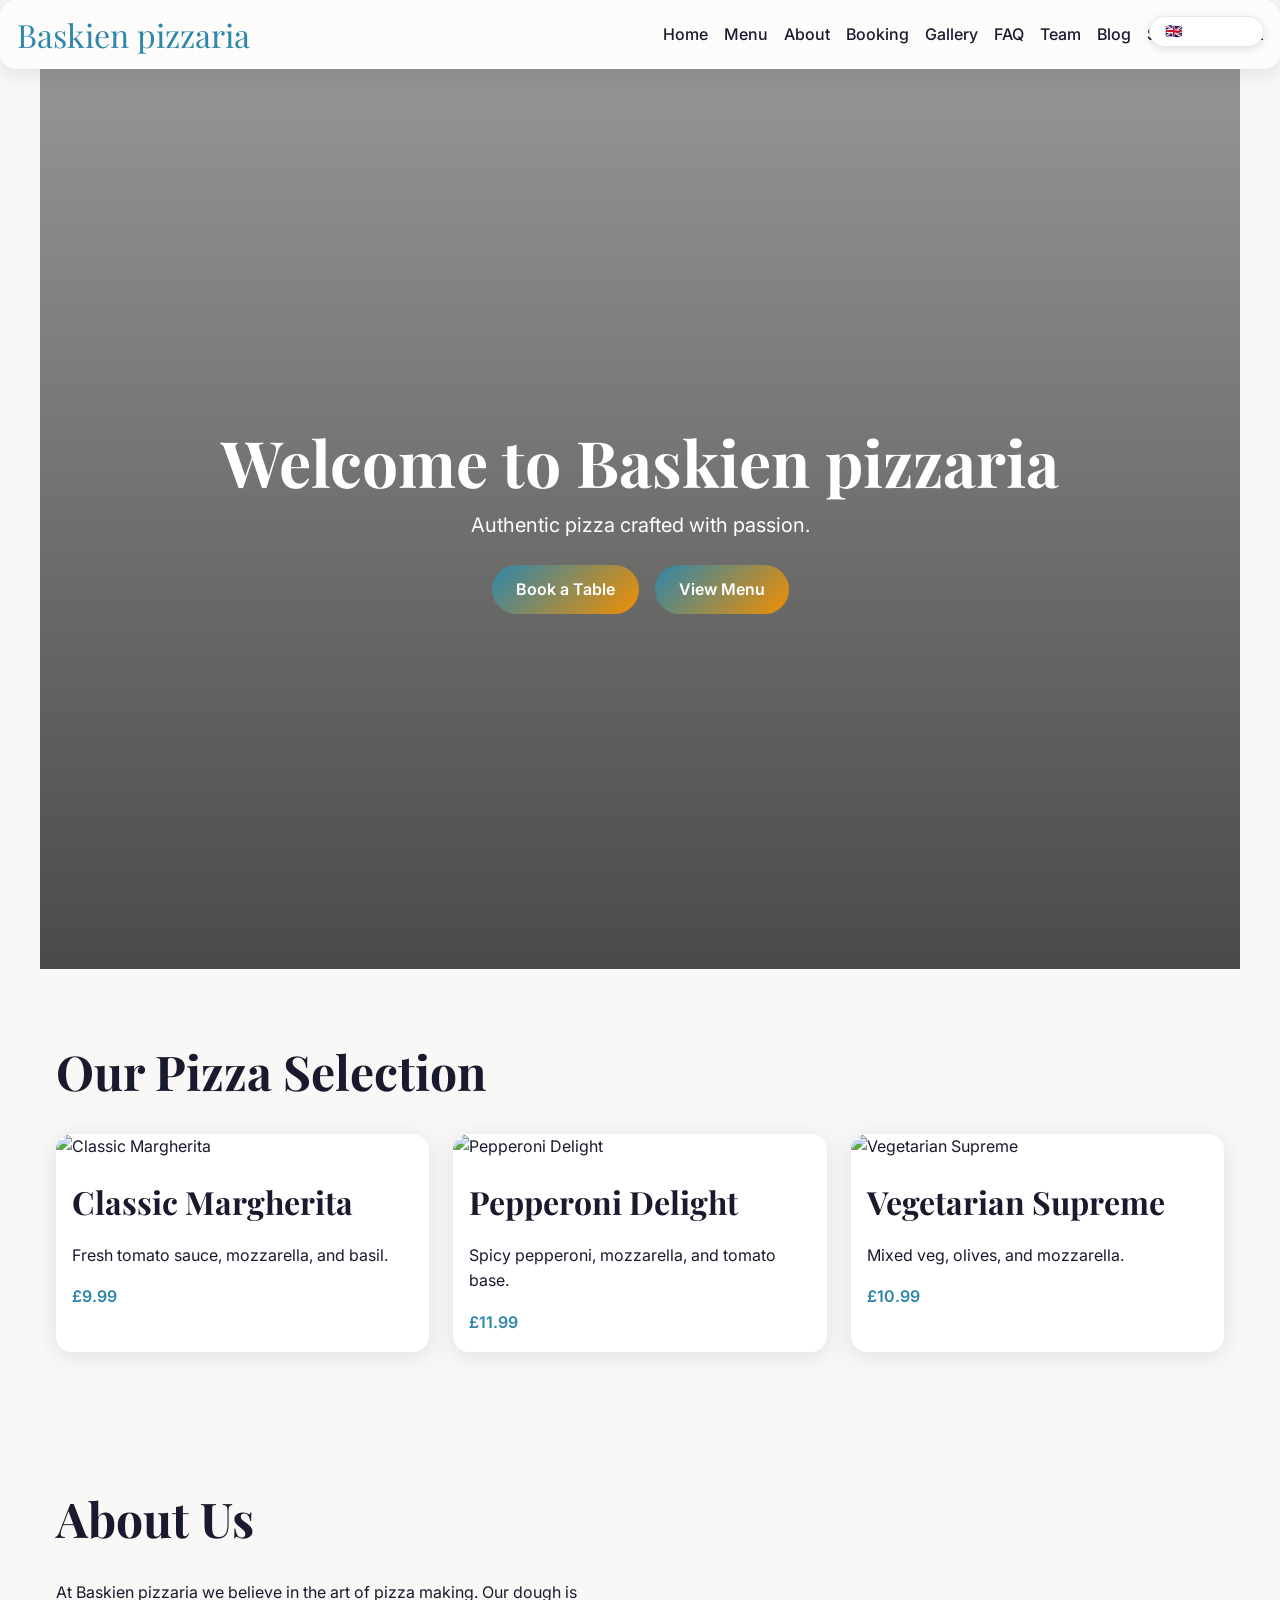
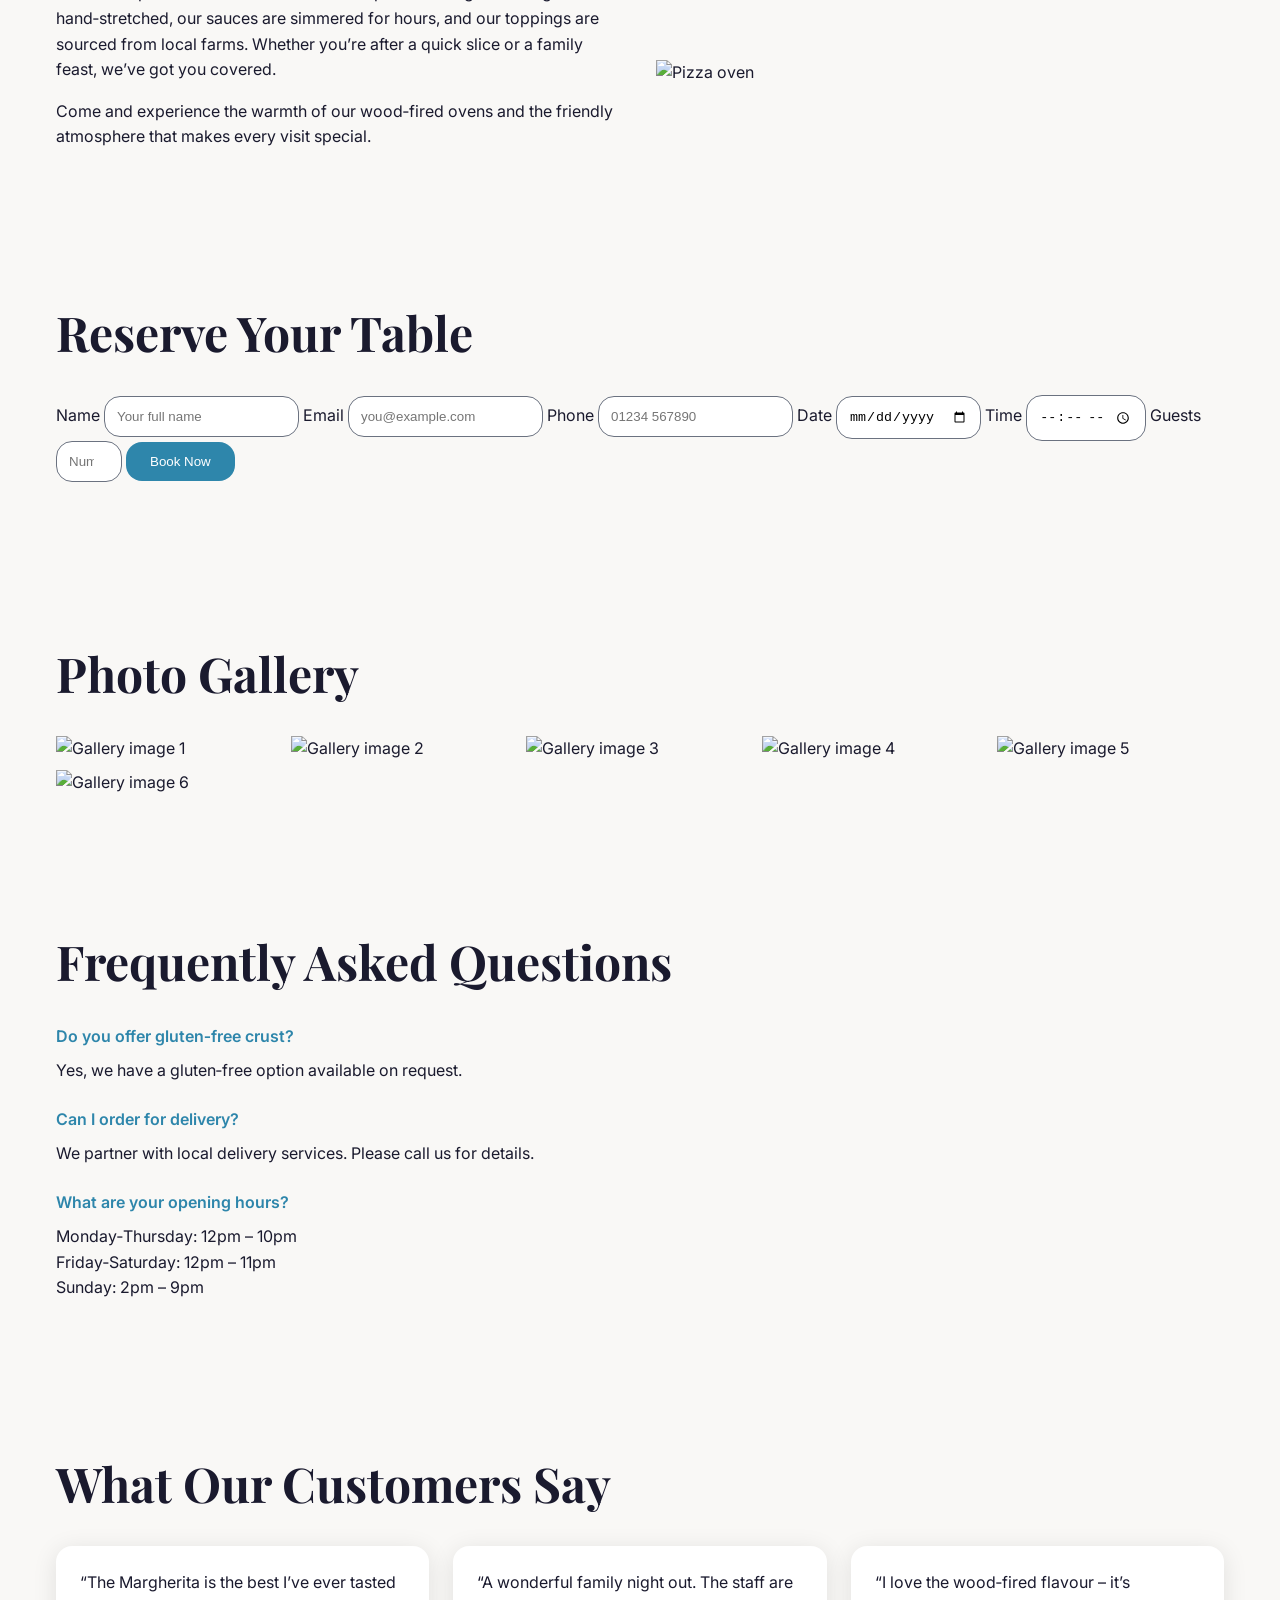
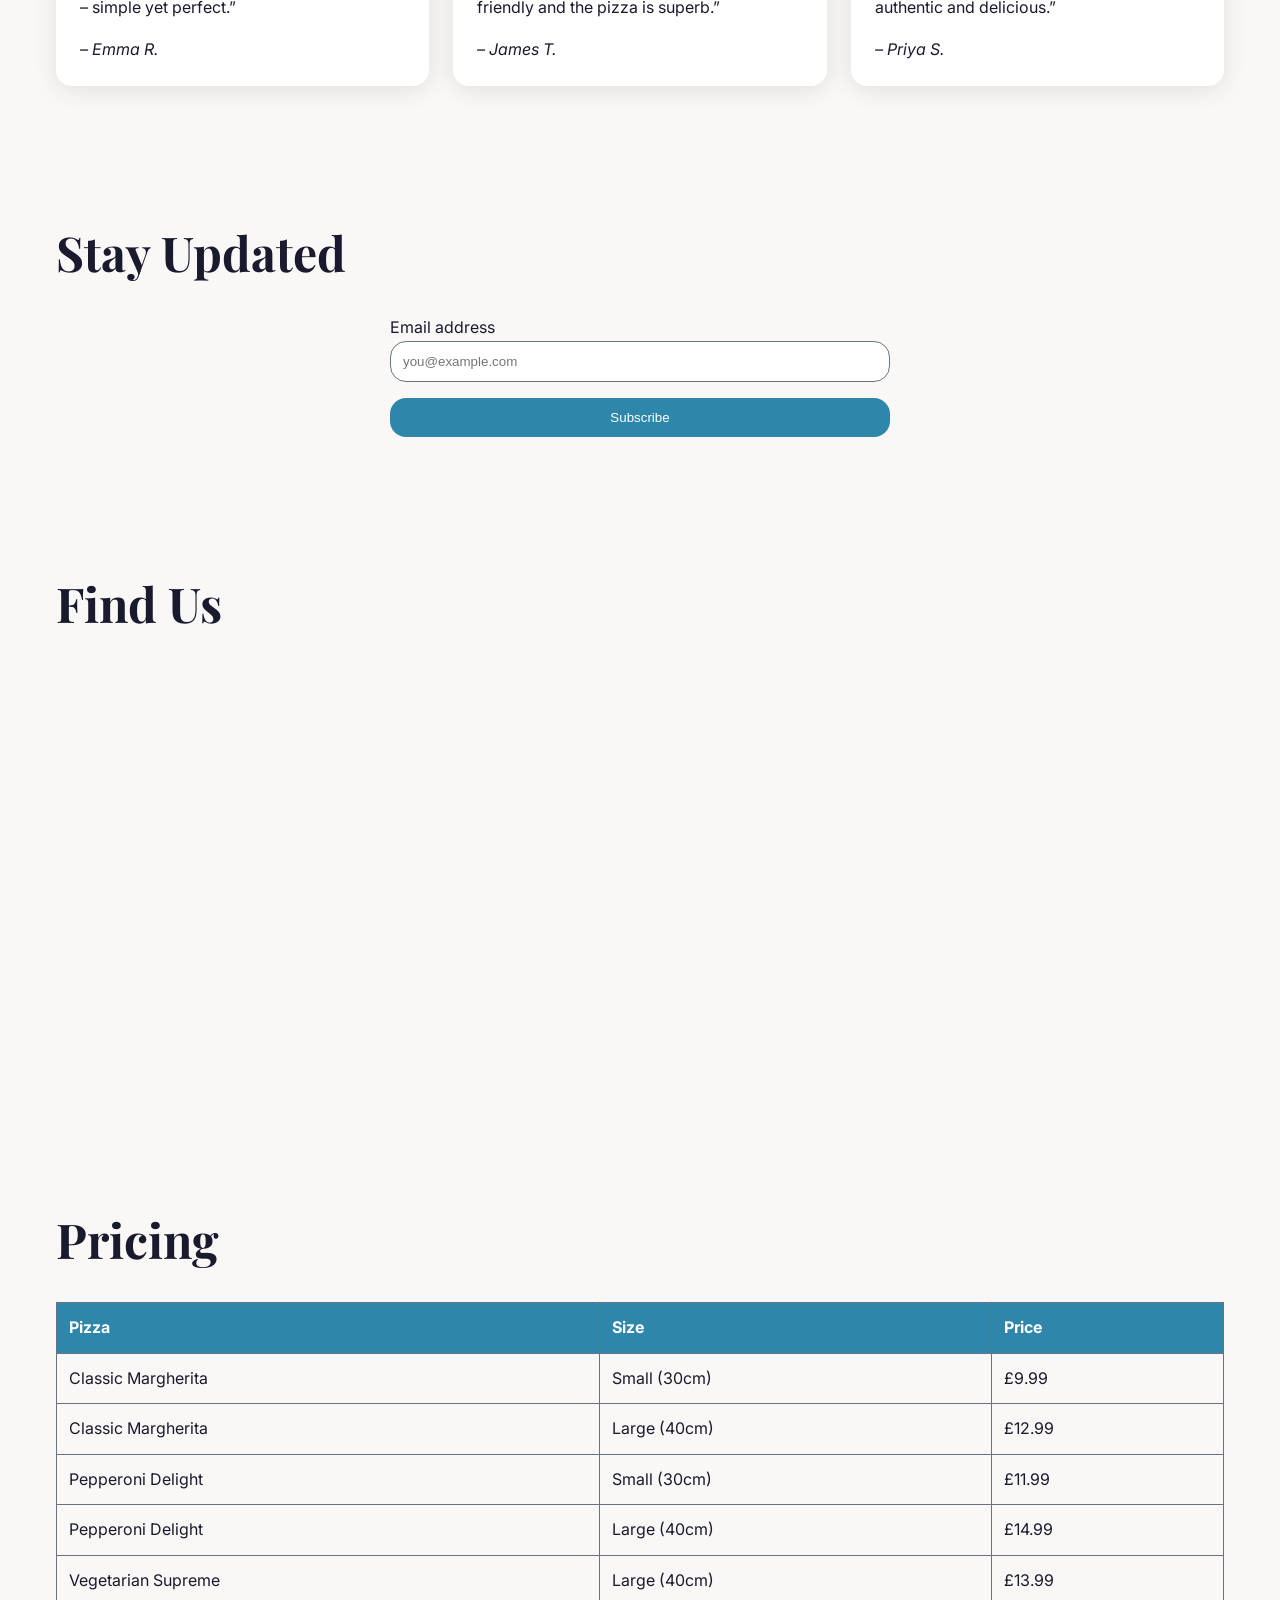
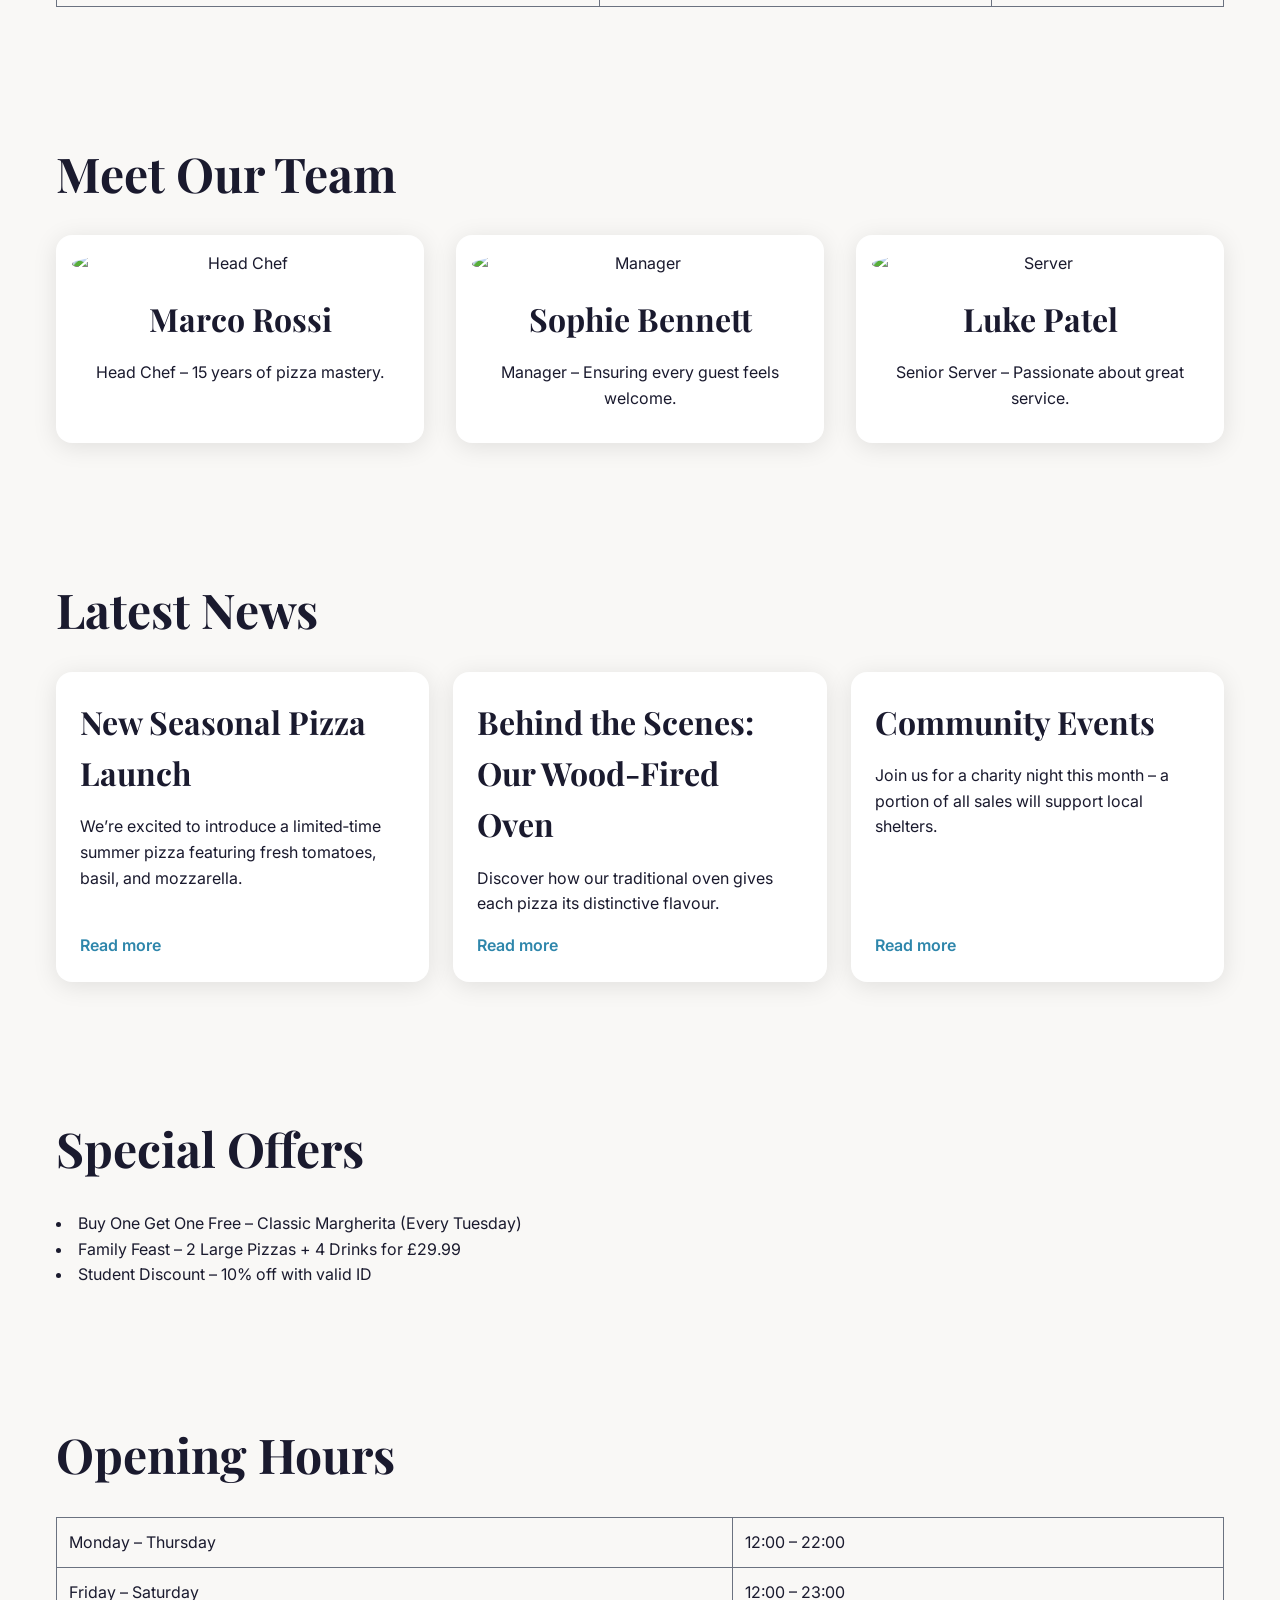
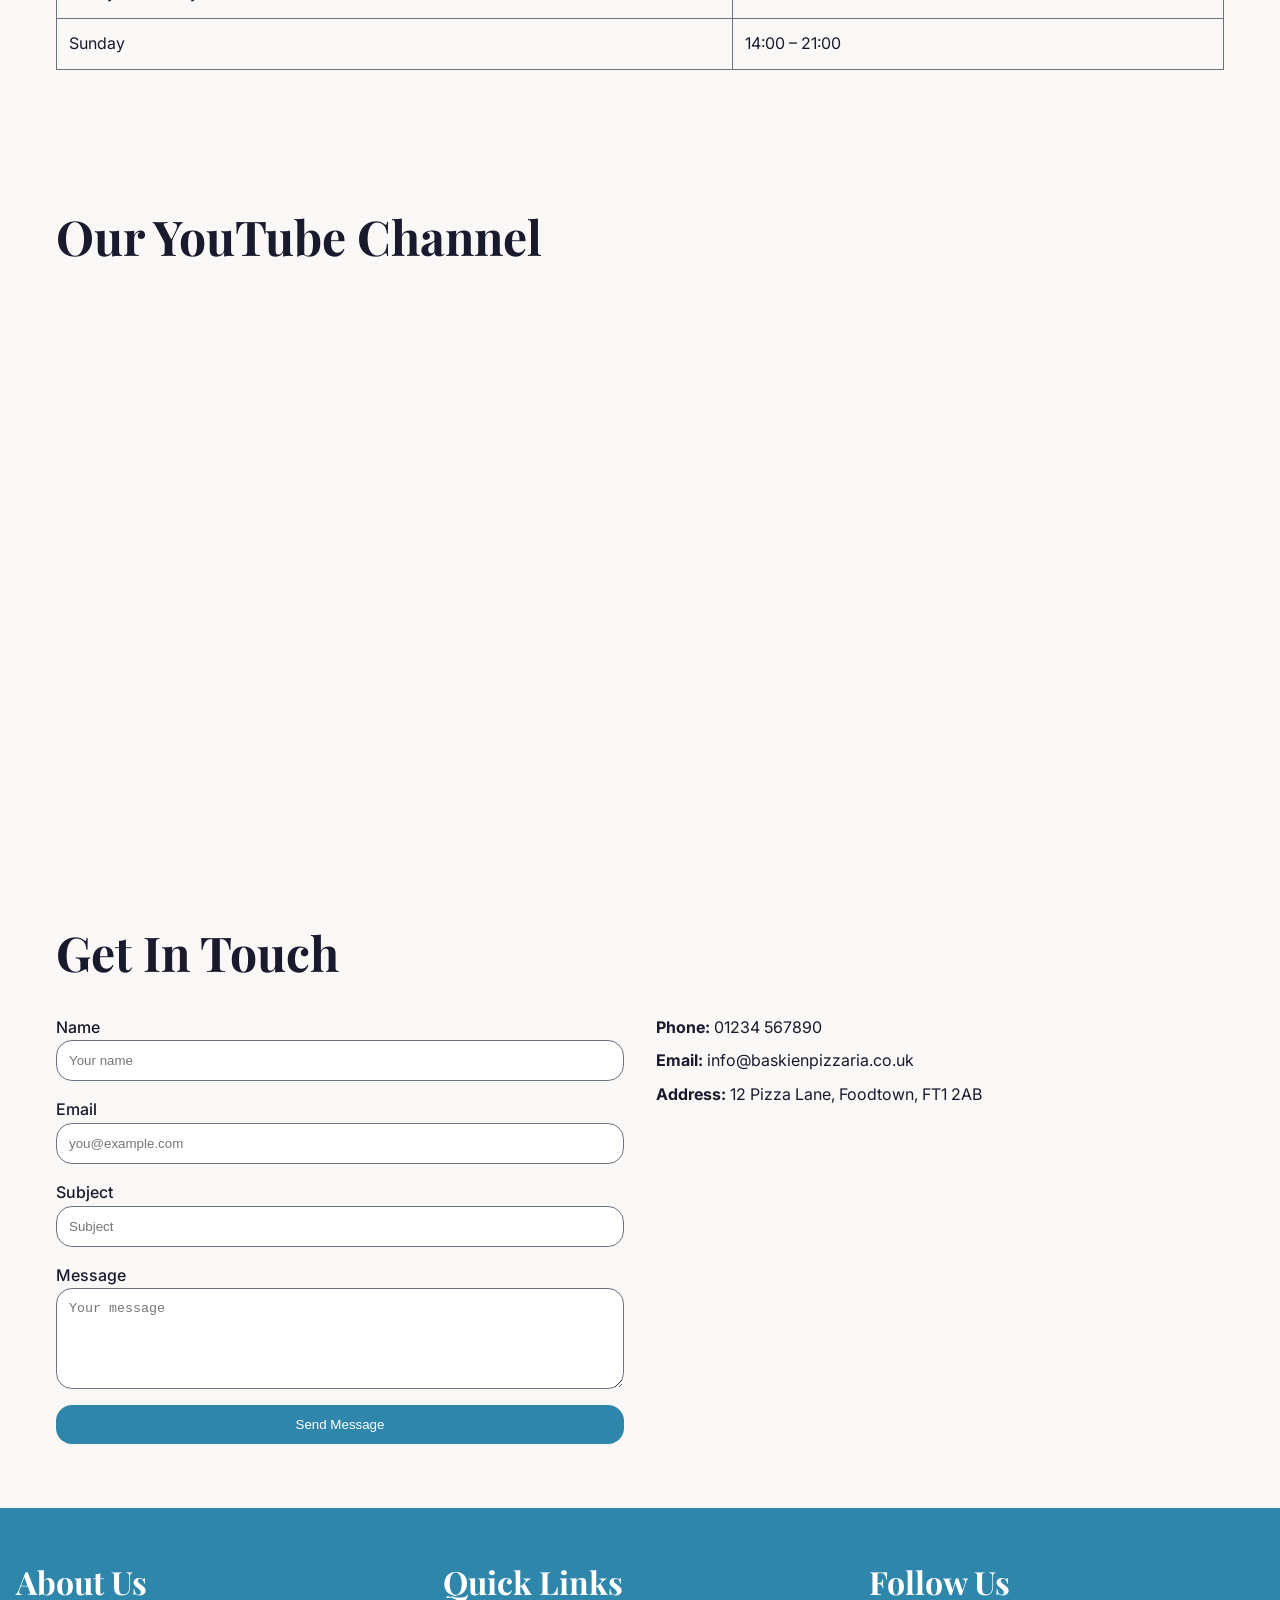
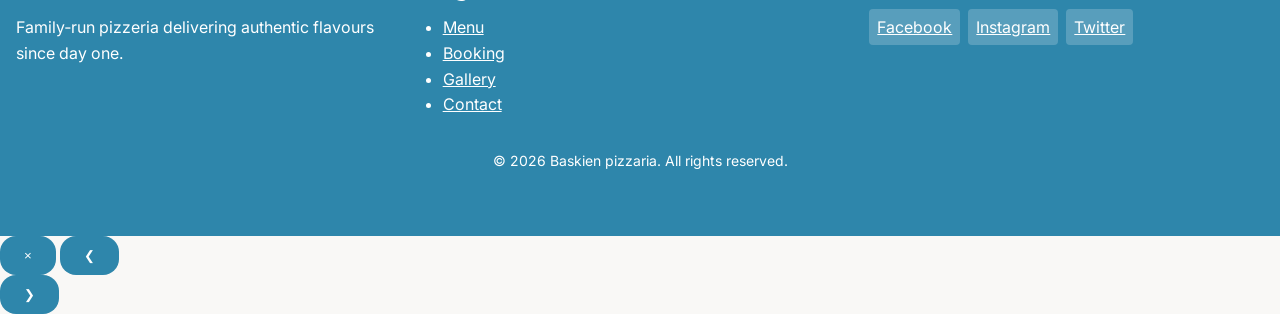
==== commit f0fc63e7: "deploy: update index.html" ====
--- a/index.html
+++ b/index.html
@@ -348,5 +348,6 @@
         </div>
         <p class="footer-copy">&copy; 2026 Baskien pizzaria. All rights reserved.</p>
     </footer>
+<div id="lang-sw" style="position:fixed;top:1rem;right:1rem;z-index:9999;font-family:system-ui,sans-serif;"><button onclick="var d=document.getElementById('lang-dd');d.style.display=d.style.display==='block'?'none':'block'" style="background:#fff;border:1px solid #e5e7eb;border-radius:999px;padding:.4rem .9rem;cursor:pointer;font-size:.875rem;font-weight:600;box-shadow:0 2px 8px rgba(0,0,0,.12);display:flex;align-items:center;gap:.4rem;">🇬🇧 English <span style="font-size:.7rem;">▾</span></button><div id="lang-dd" style="display:none;position:absolute;top:calc(100% + .4rem);right:0;background:#fff;border:1px solid #e5e7eb;border-radius:12px;box-shadow:0 4px 16px rgba(0,0,0,.12);overflow:hidden;min-width:130px;"><a href="./index-hu.html" style="display:flex;align-items:center;gap:.5rem;padding:.6rem 1rem;text-decoration:none;color:#1a1a2e;font-size:.875rem;font-weight:500;" onmouseover="this.style.background='#f3f4f6'" onmouseout="this.style.background=''">🇭🇺 Magyar</a></div></div><script>document.addEventListener("click",function(e){{var d=document.getElementById("lang-dd");if(d&&!e.target.closest("#lang-sw"))d.style.display="none";}});</script>
 </body>
 </html>
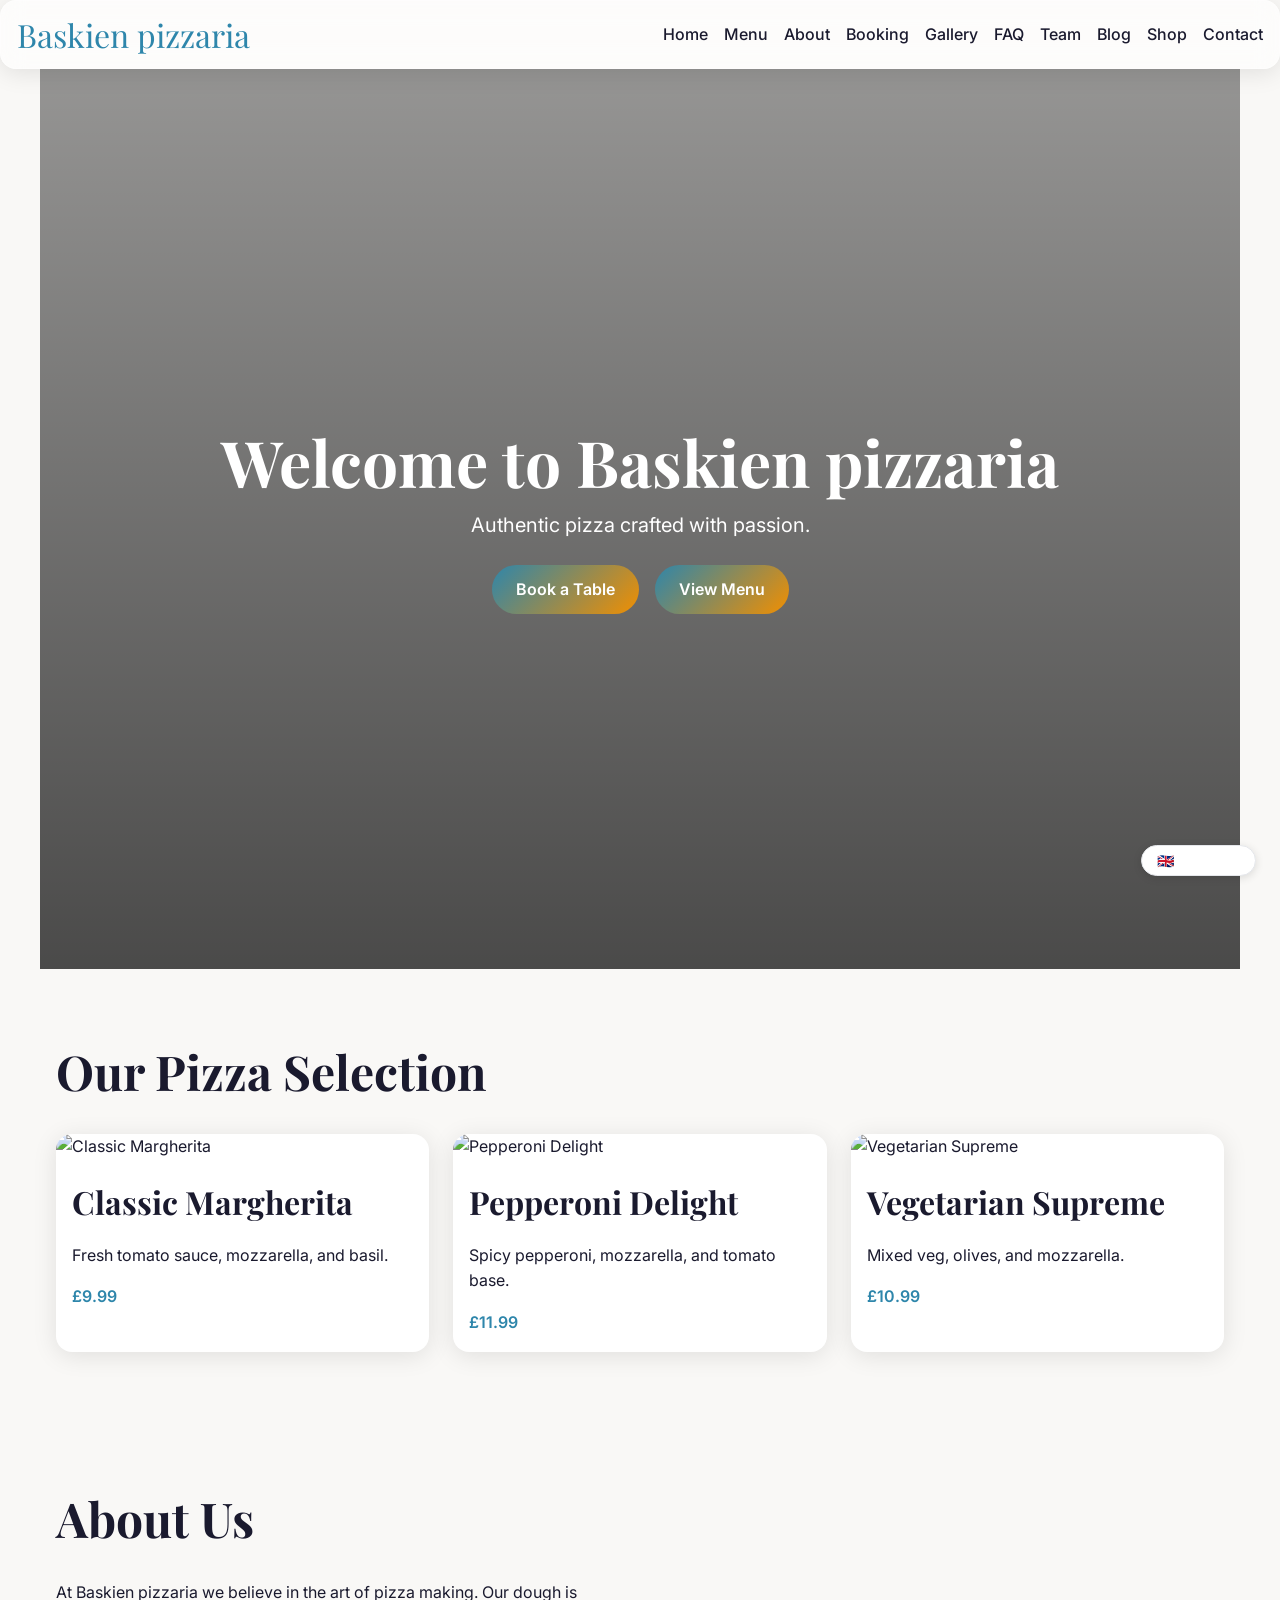
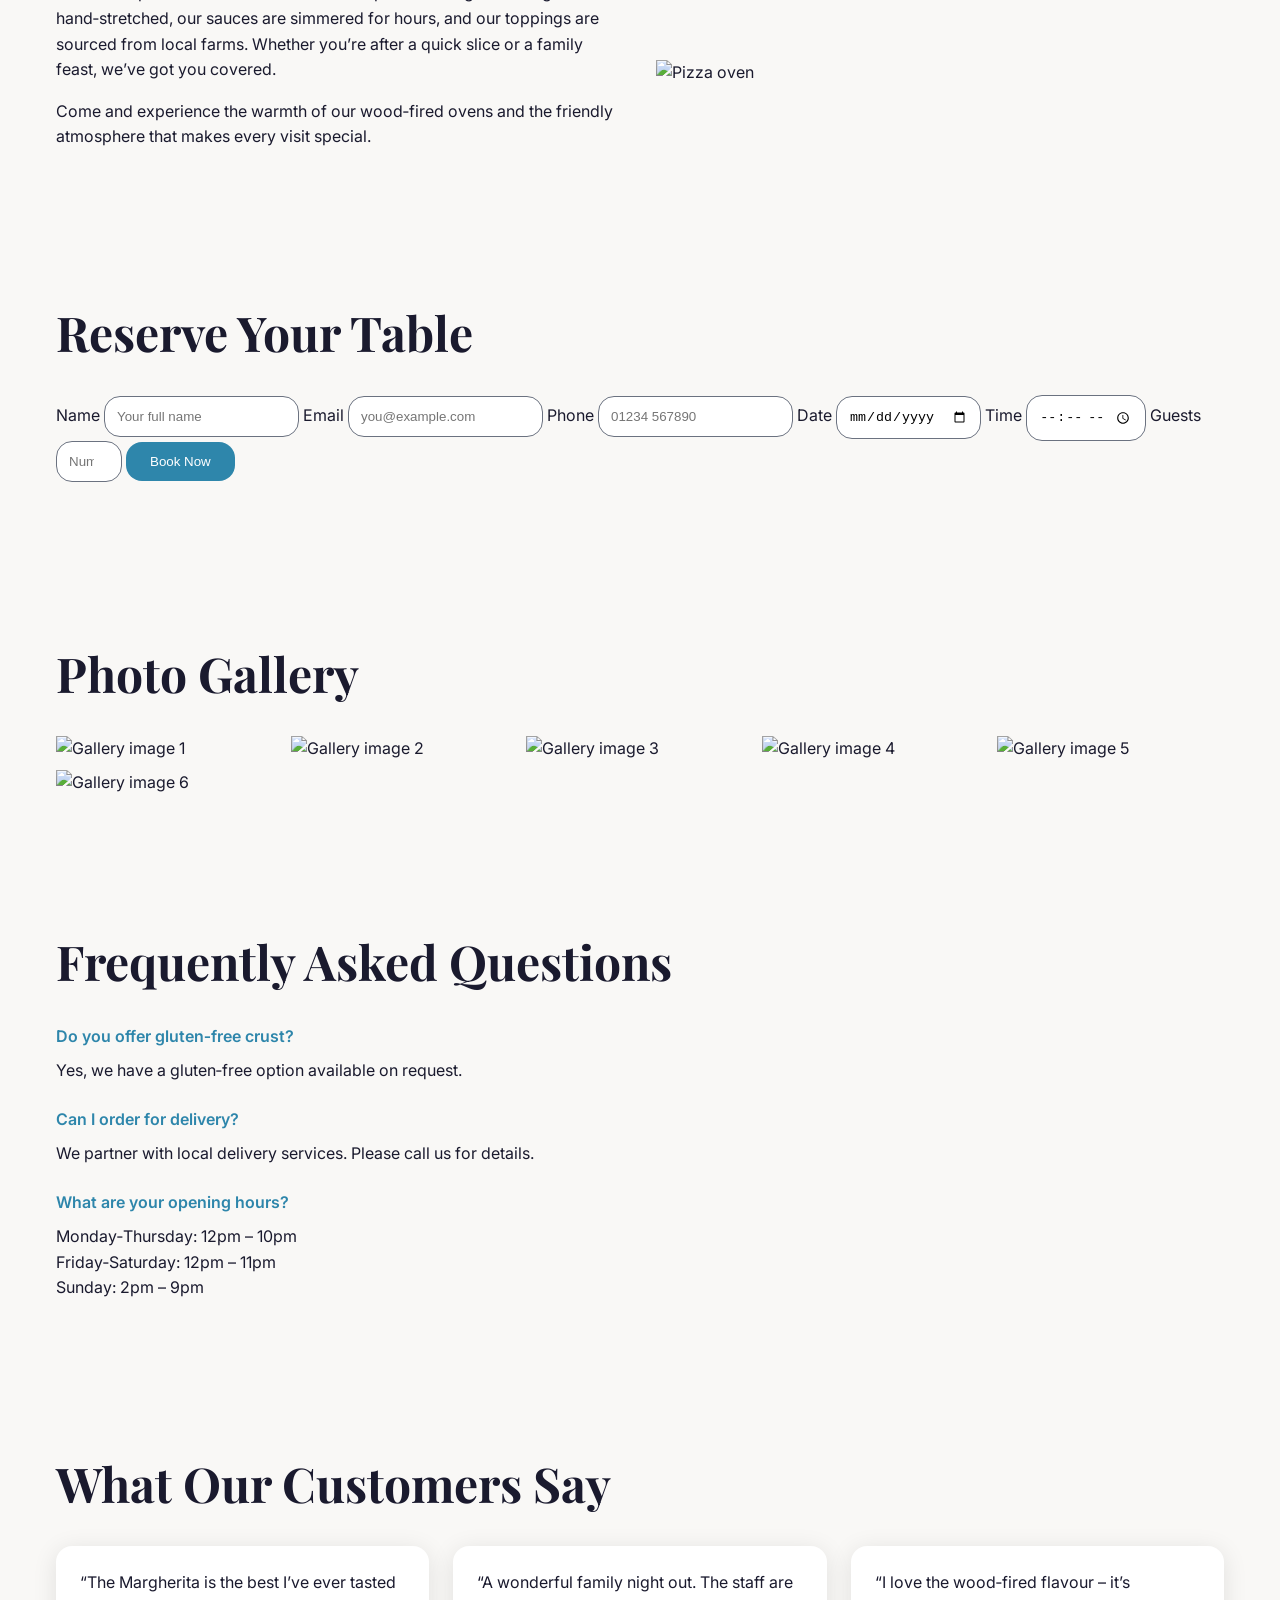
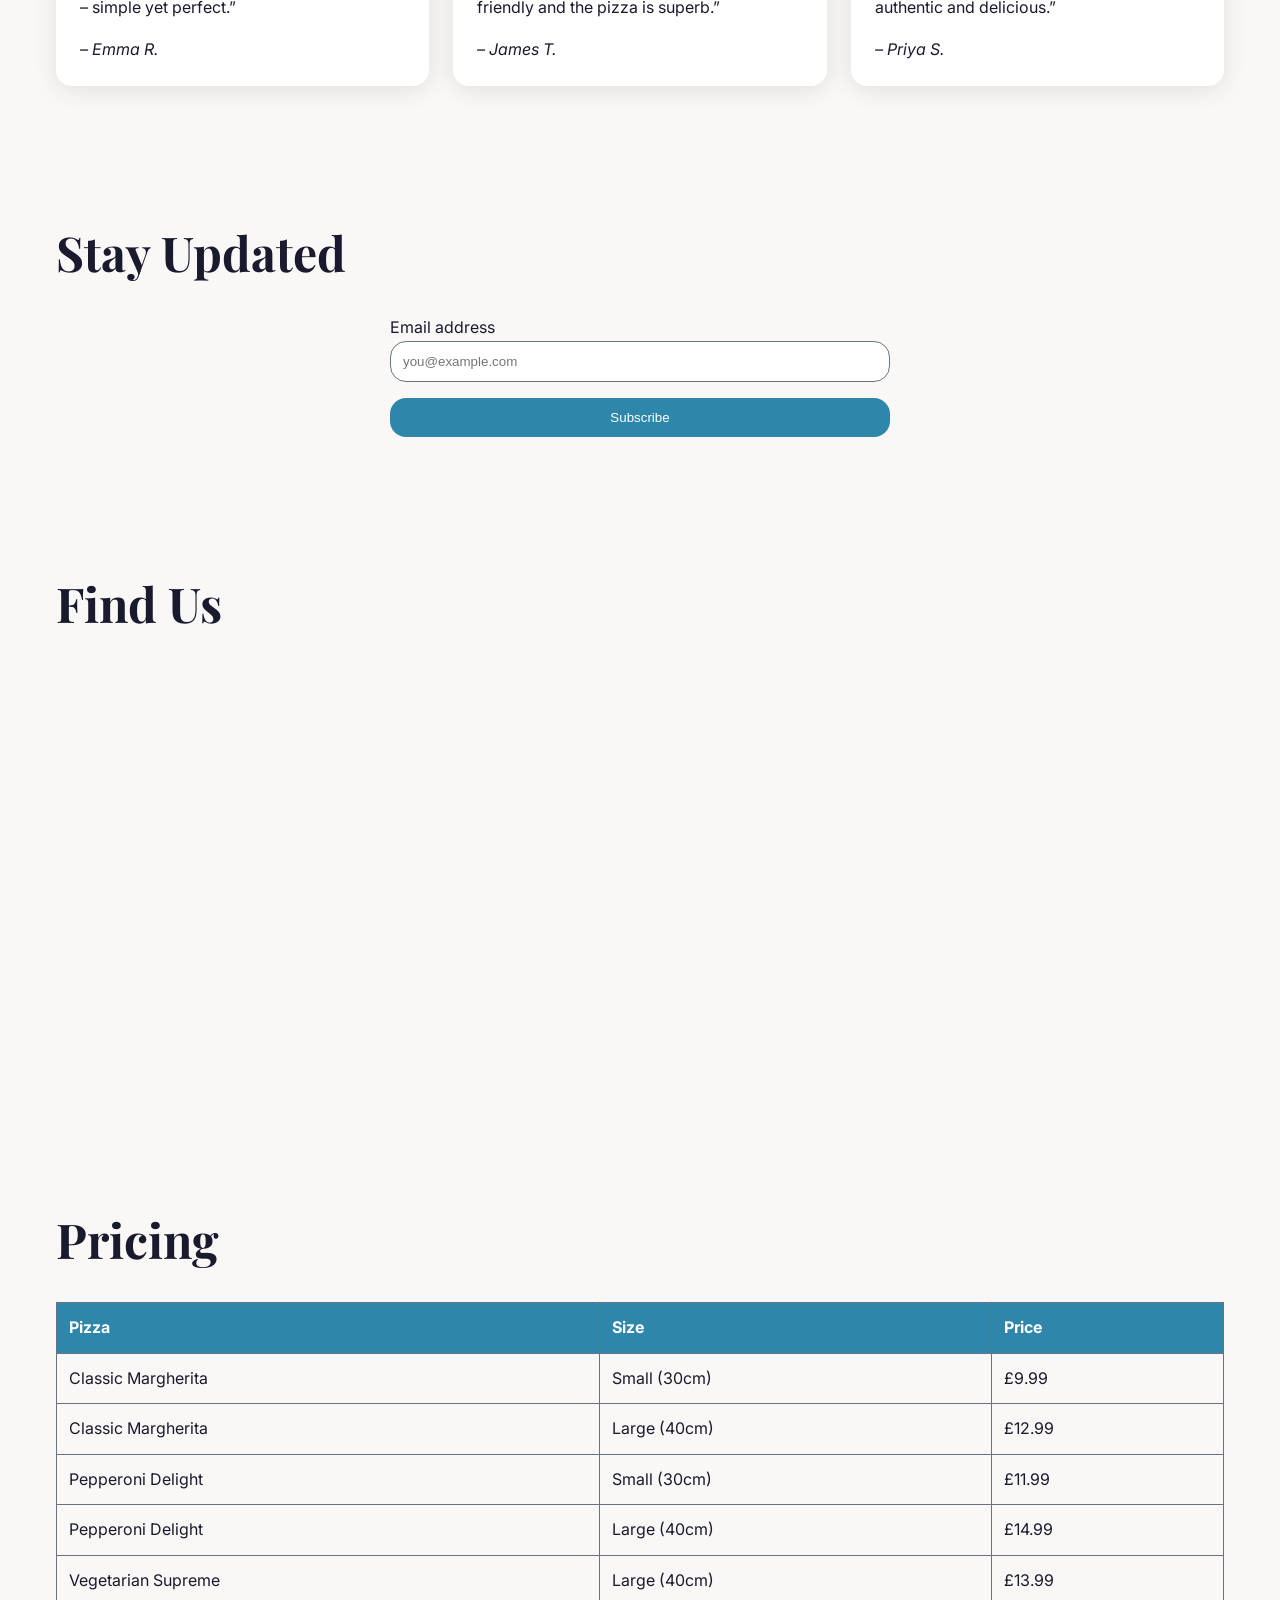
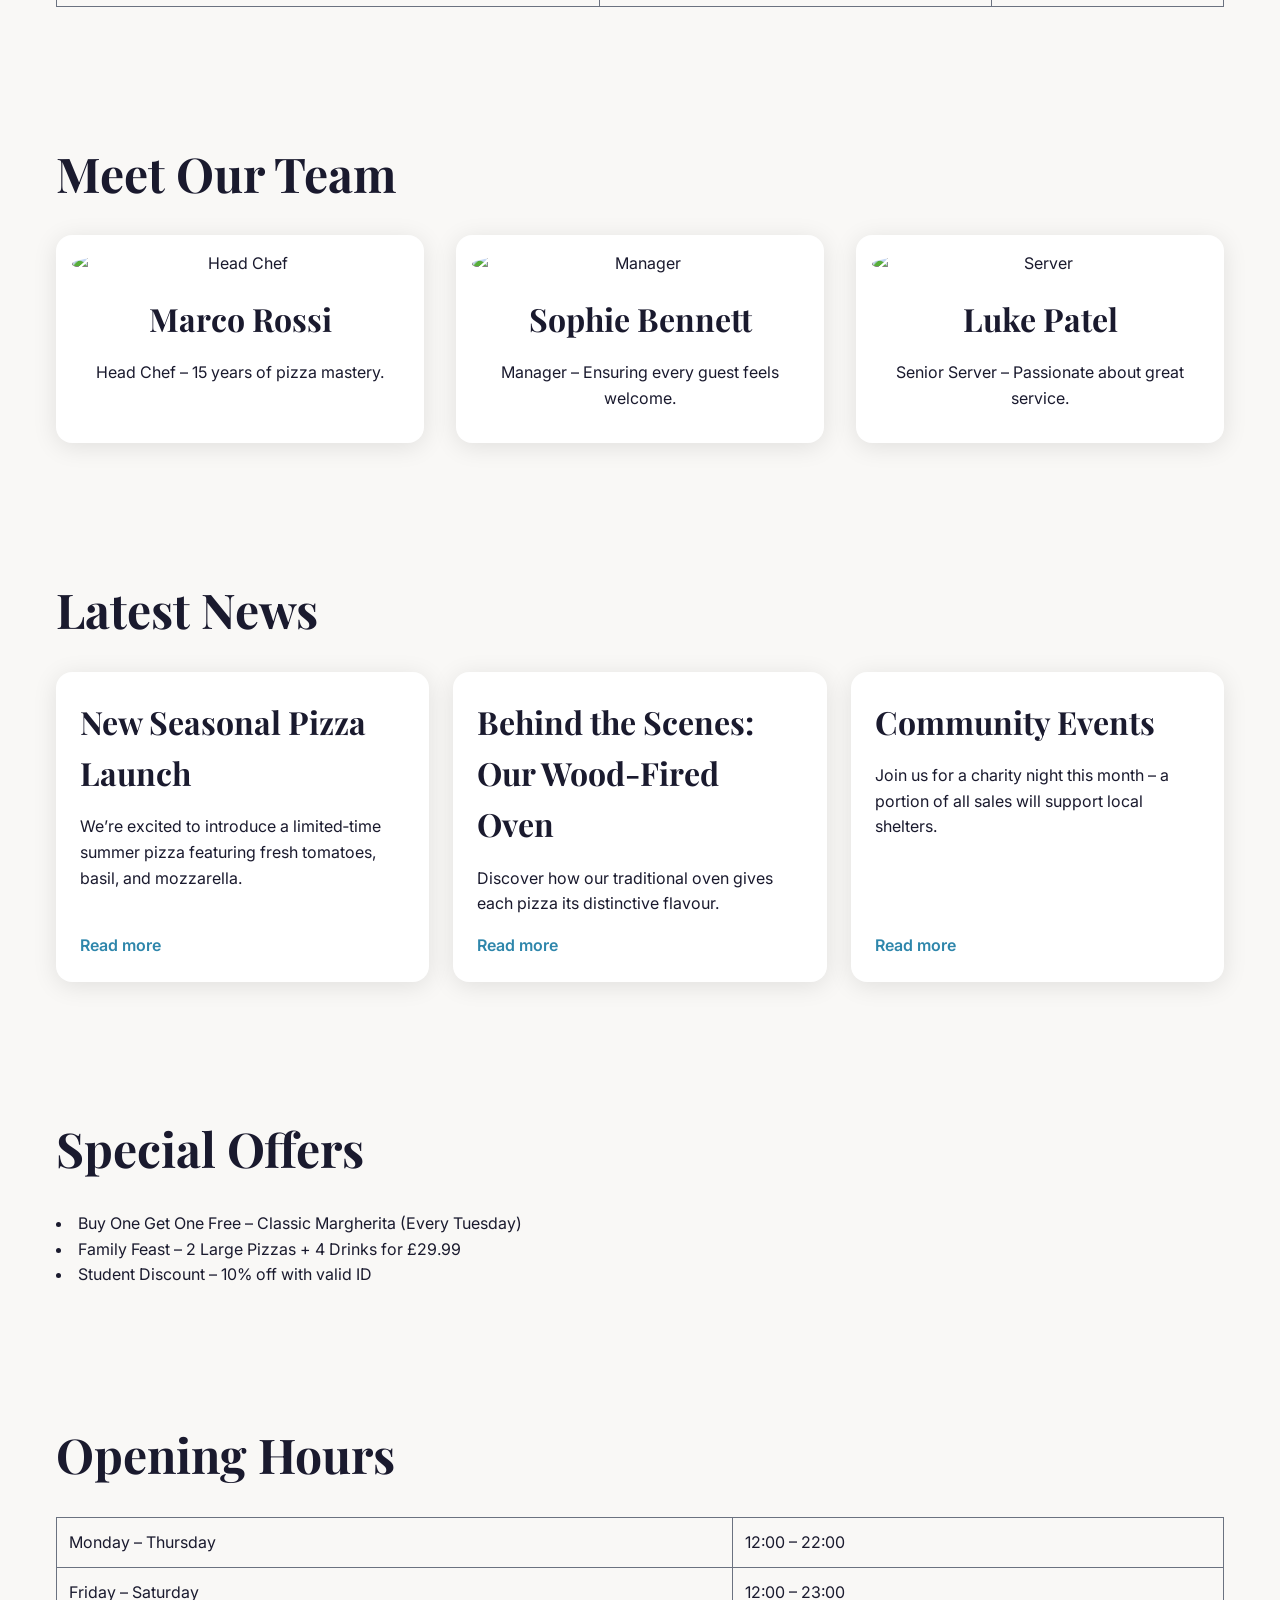
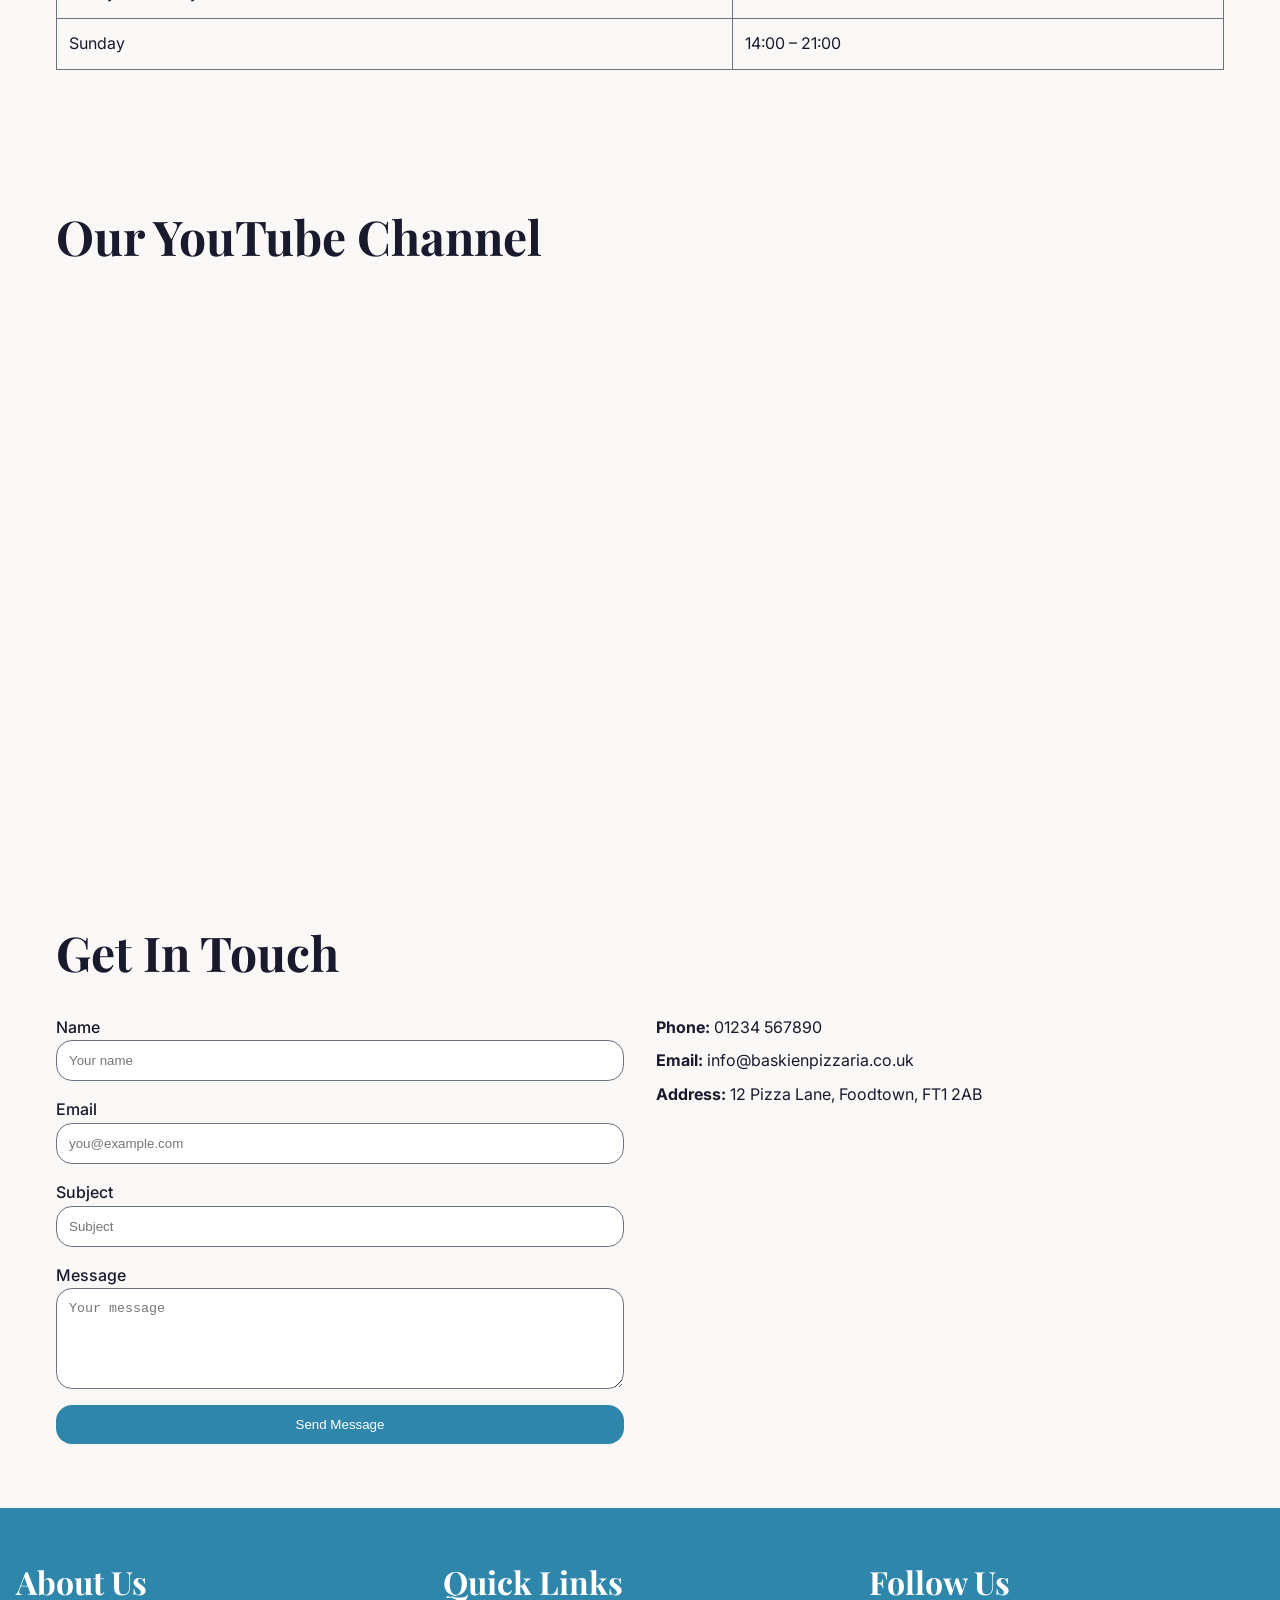
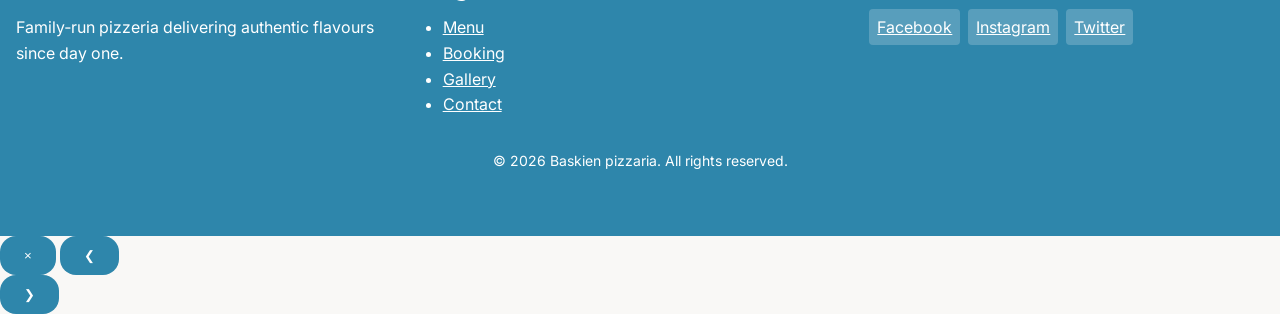
==== commit 65cf7d06: "deploy: update index.html" ====
--- a/index.html
+++ b/index.html
@@ -348,6 +348,6 @@
         </div>
         <p class="footer-copy">&copy; 2026 Baskien pizzaria. All rights reserved.</p>
     </footer>
-<div id="lang-sw" style="position:fixed;top:1rem;right:1rem;z-index:9999;font-family:system-ui,sans-serif;"><button onclick="var d=document.getElementById('lang-dd');d.style.display=d.style.display==='block'?'none':'block'" style="background:#fff;border:1px solid #e5e7eb;border-radius:999px;padding:.4rem .9rem;cursor:pointer;font-size:.875rem;font-weight:600;box-shadow:0 2px 8px rgba(0,0,0,.12);display:flex;align-items:center;gap:.4rem;">🇬🇧 English <span style="font-size:.7rem;">▾</span></button><div id="lang-dd" style="display:none;position:absolute;top:calc(100% + .4rem);right:0;background:#fff;border:1px solid #e5e7eb;border-radius:12px;box-shadow:0 4px 16px rgba(0,0,0,.12);overflow:hidden;min-width:130px;"><a href="./index-hu.html" style="display:flex;align-items:center;gap:.5rem;padding:.6rem 1rem;text-decoration:none;color:#1a1a2e;font-size:.875rem;font-weight:500;" onmouseover="this.style.background='#f3f4f6'" onmouseout="this.style.background=''">🇭🇺 Magyar</a></div></div><script>document.addEventListener("click",function(e){{var d=document.getElementById("lang-dd");if(d&&!e.target.closest("#lang-sw"))d.style.display="none";}});</script>
+<div id="lang-sw" style="position:fixed;bottom:1.5rem;right:1.5rem;z-index:9999;font-family:system-ui,sans-serif;"><button onclick="var d=document.getElementById('lang-dd');d.style.display=d.style.display==='block'?'none':'block'" style="background:#fff;border:1px solid #e5e7eb;border-radius:999px;padding:.4rem .9rem;cursor:pointer;font-size:.875rem;font-weight:600;box-shadow:0 2px 8px rgba(0,0,0,.12);display:flex;align-items:center;gap:.4rem;">🇬🇧 English <span style="font-size:.7rem;">▾</span></button><div id="lang-dd" style="display:none;position:absolute;top:calc(100% + .4rem);right:0;background:#fff;border:1px solid #e5e7eb;border-radius:12px;box-shadow:0 4px 16px rgba(0,0,0,.12);overflow:hidden;min-width:130px;"><a href="./index-hu.html" style="display:flex;align-items:center;gap:.5rem;padding:.6rem 1rem;text-decoration:none;color:#1a1a2e;font-size:.875rem;font-weight:500;" onmouseover="this.style.background='#f3f4f6'" onmouseout="this.style.background=''">🇭🇺 Magyar</a></div></div><script>document.addEventListener("click",function(e){var d=document.getElementById("lang-dd");if(d&&!e.target.closest("#lang-sw"))d.style.display="none";});</script>
 </body>
 </html>
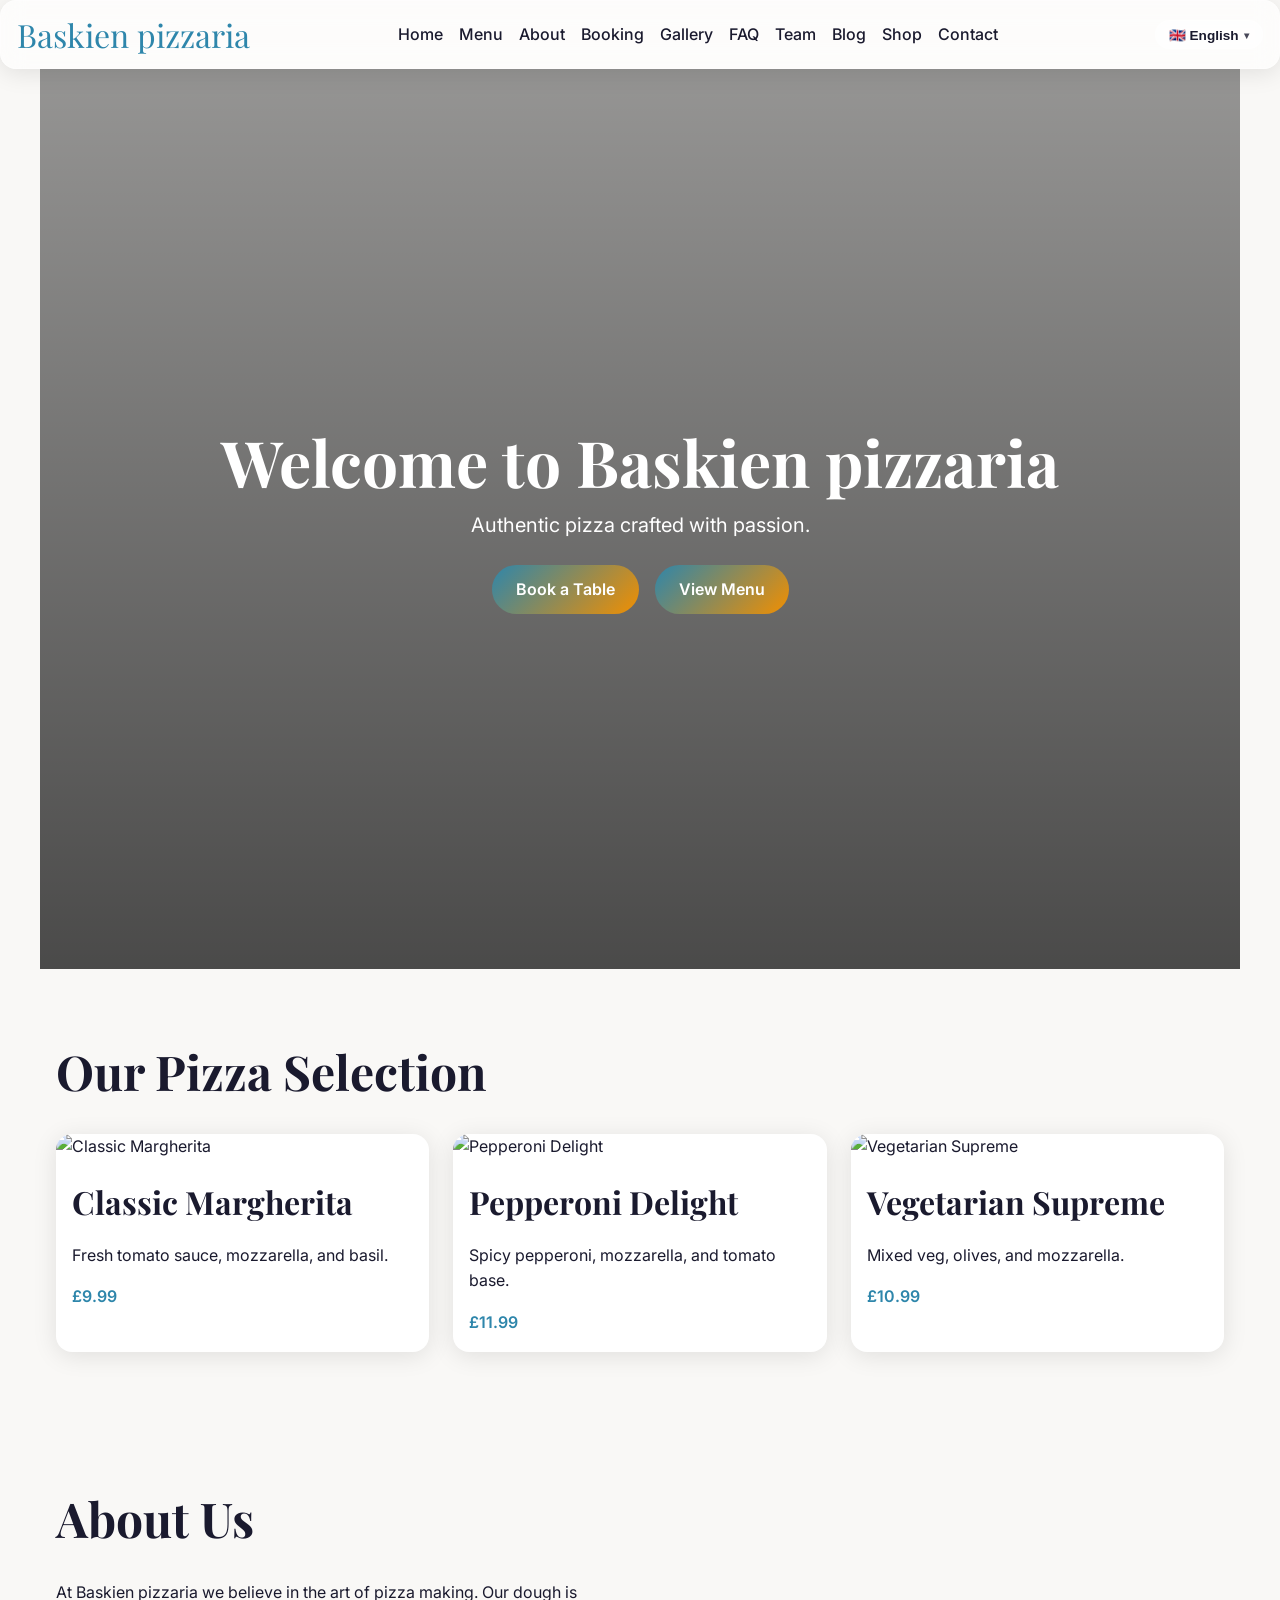
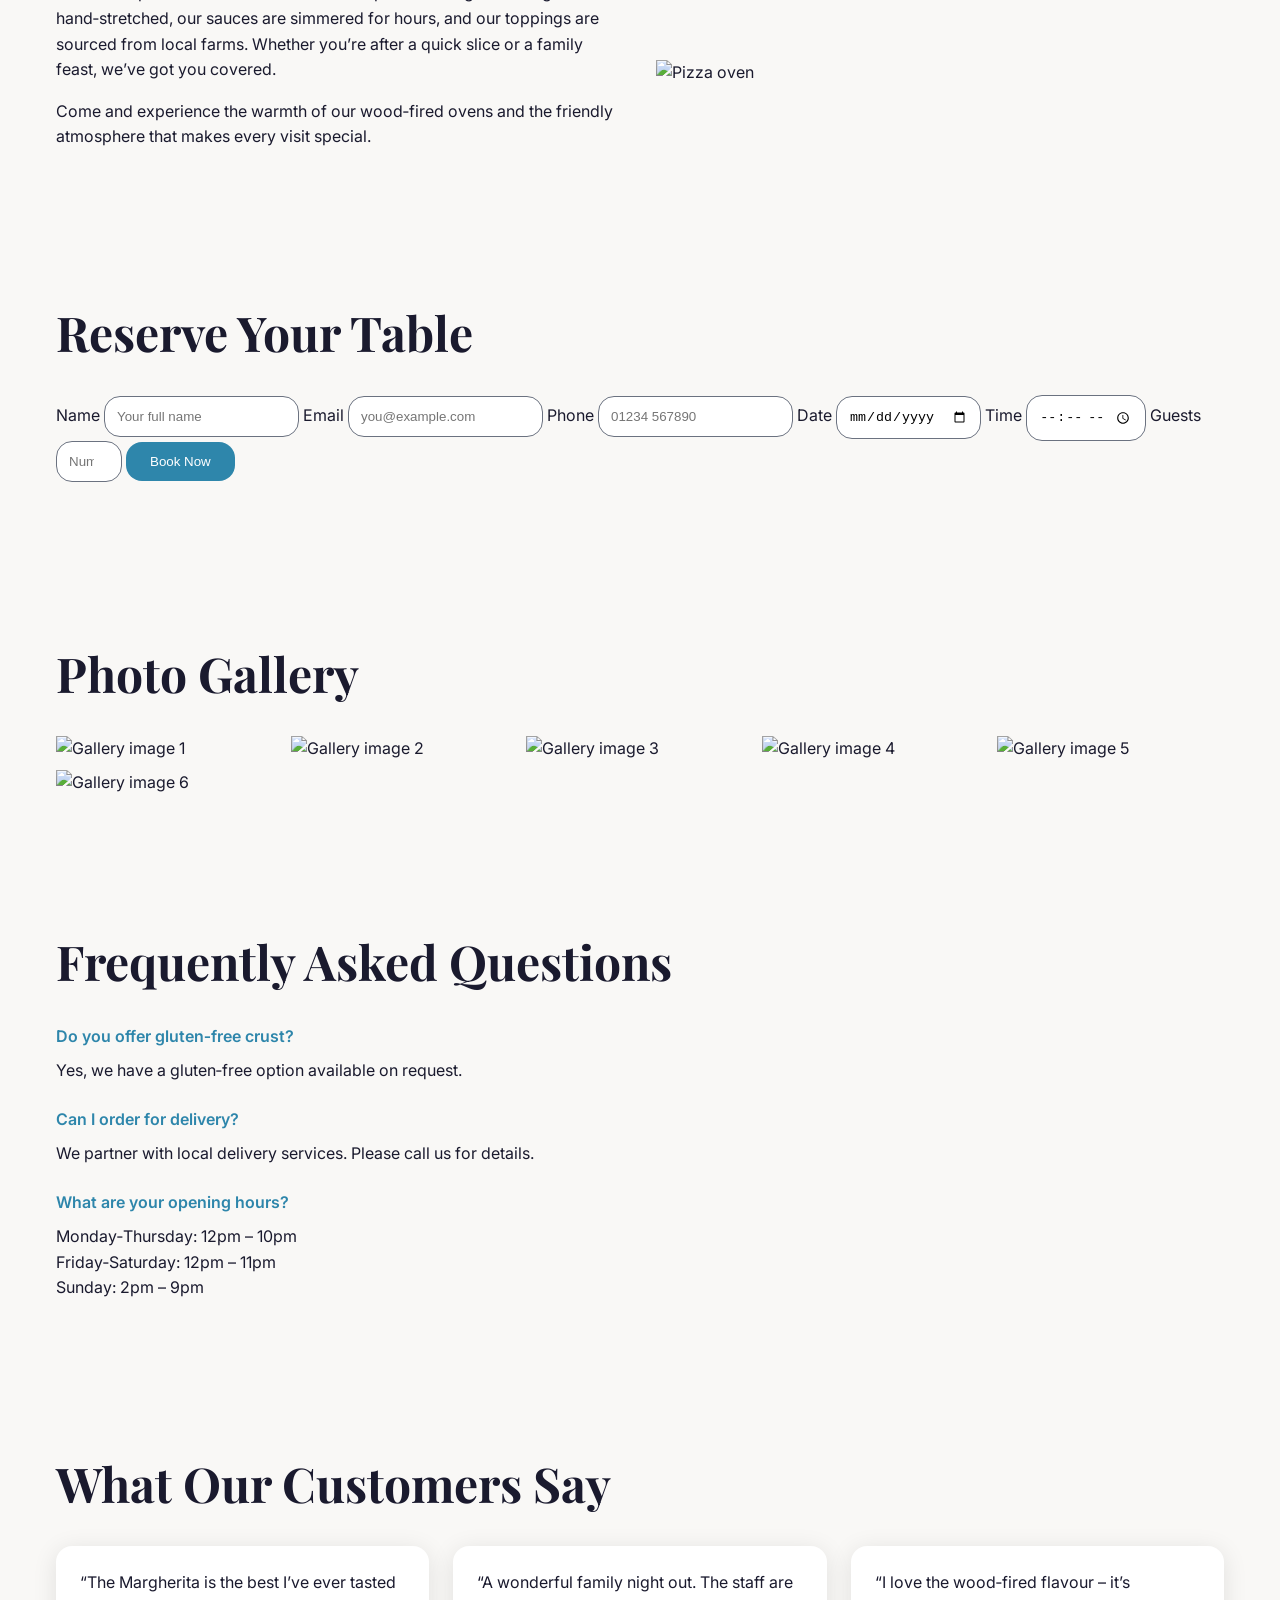
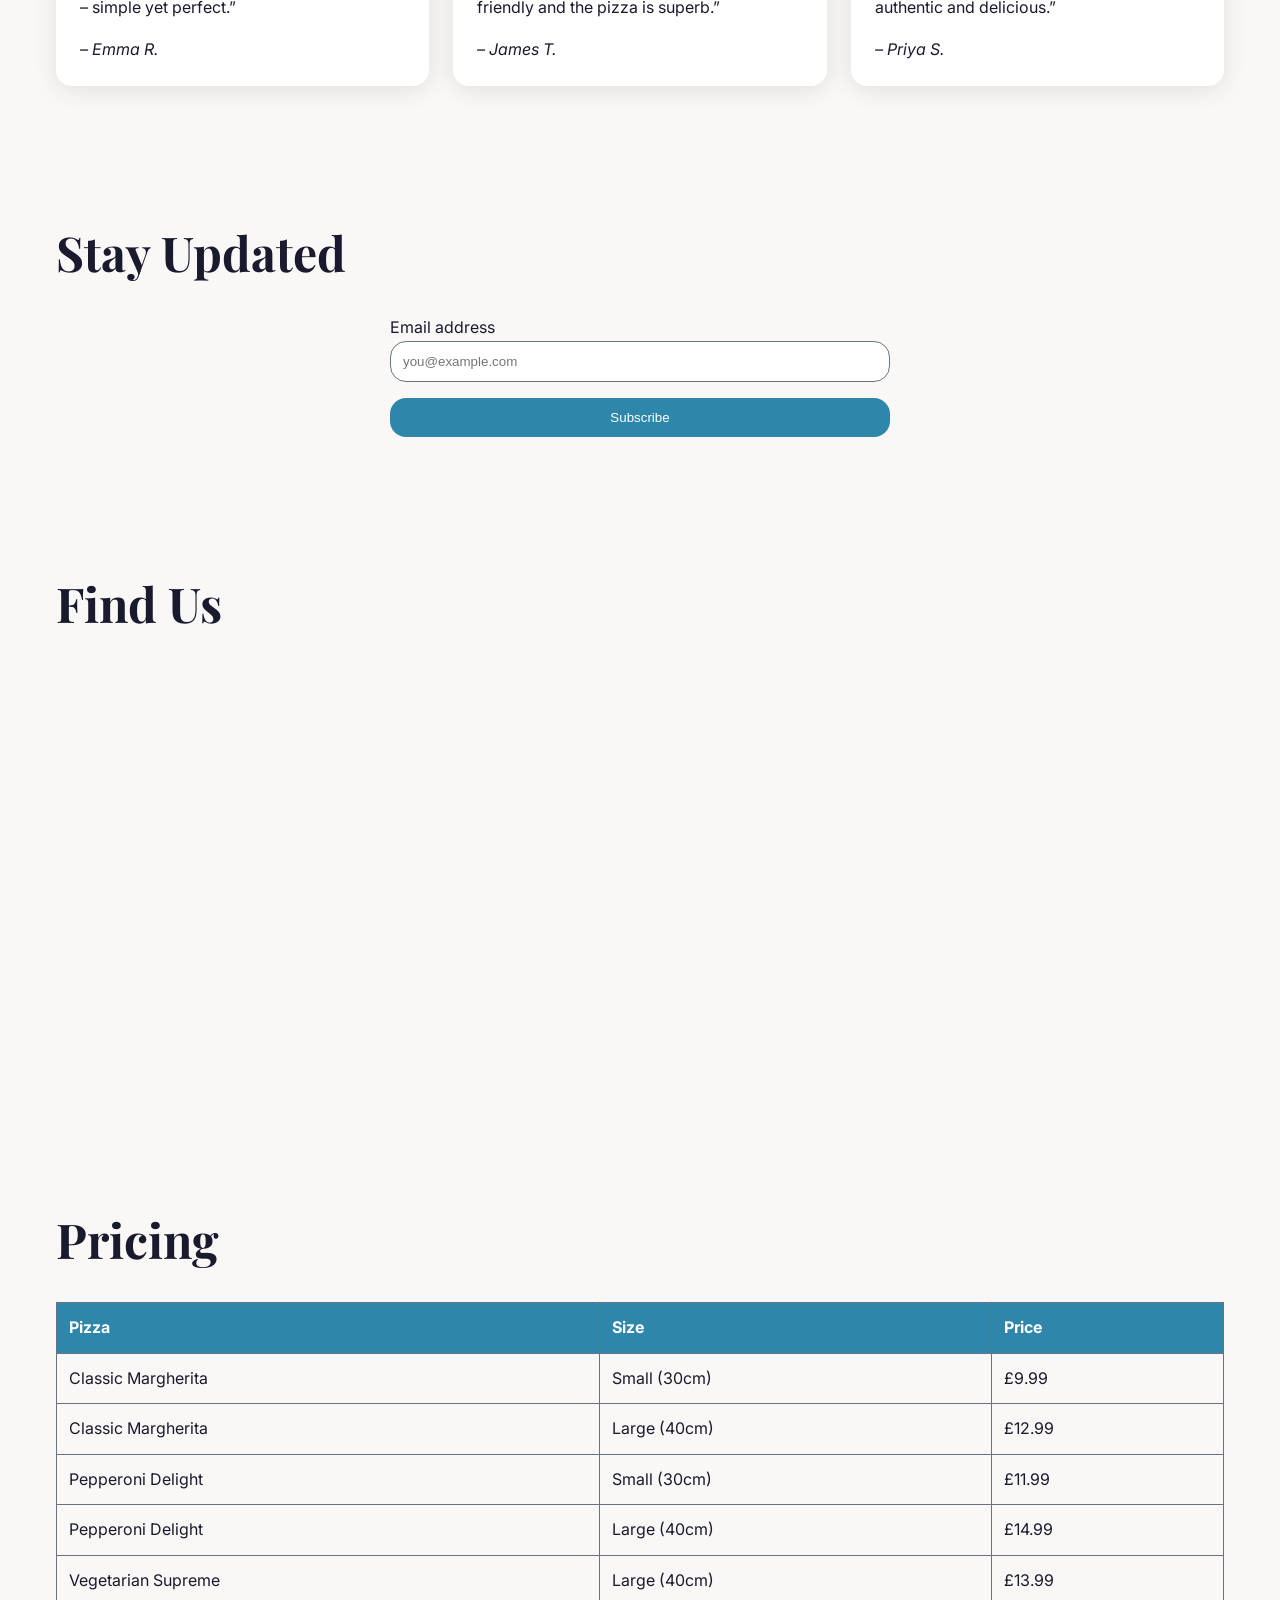
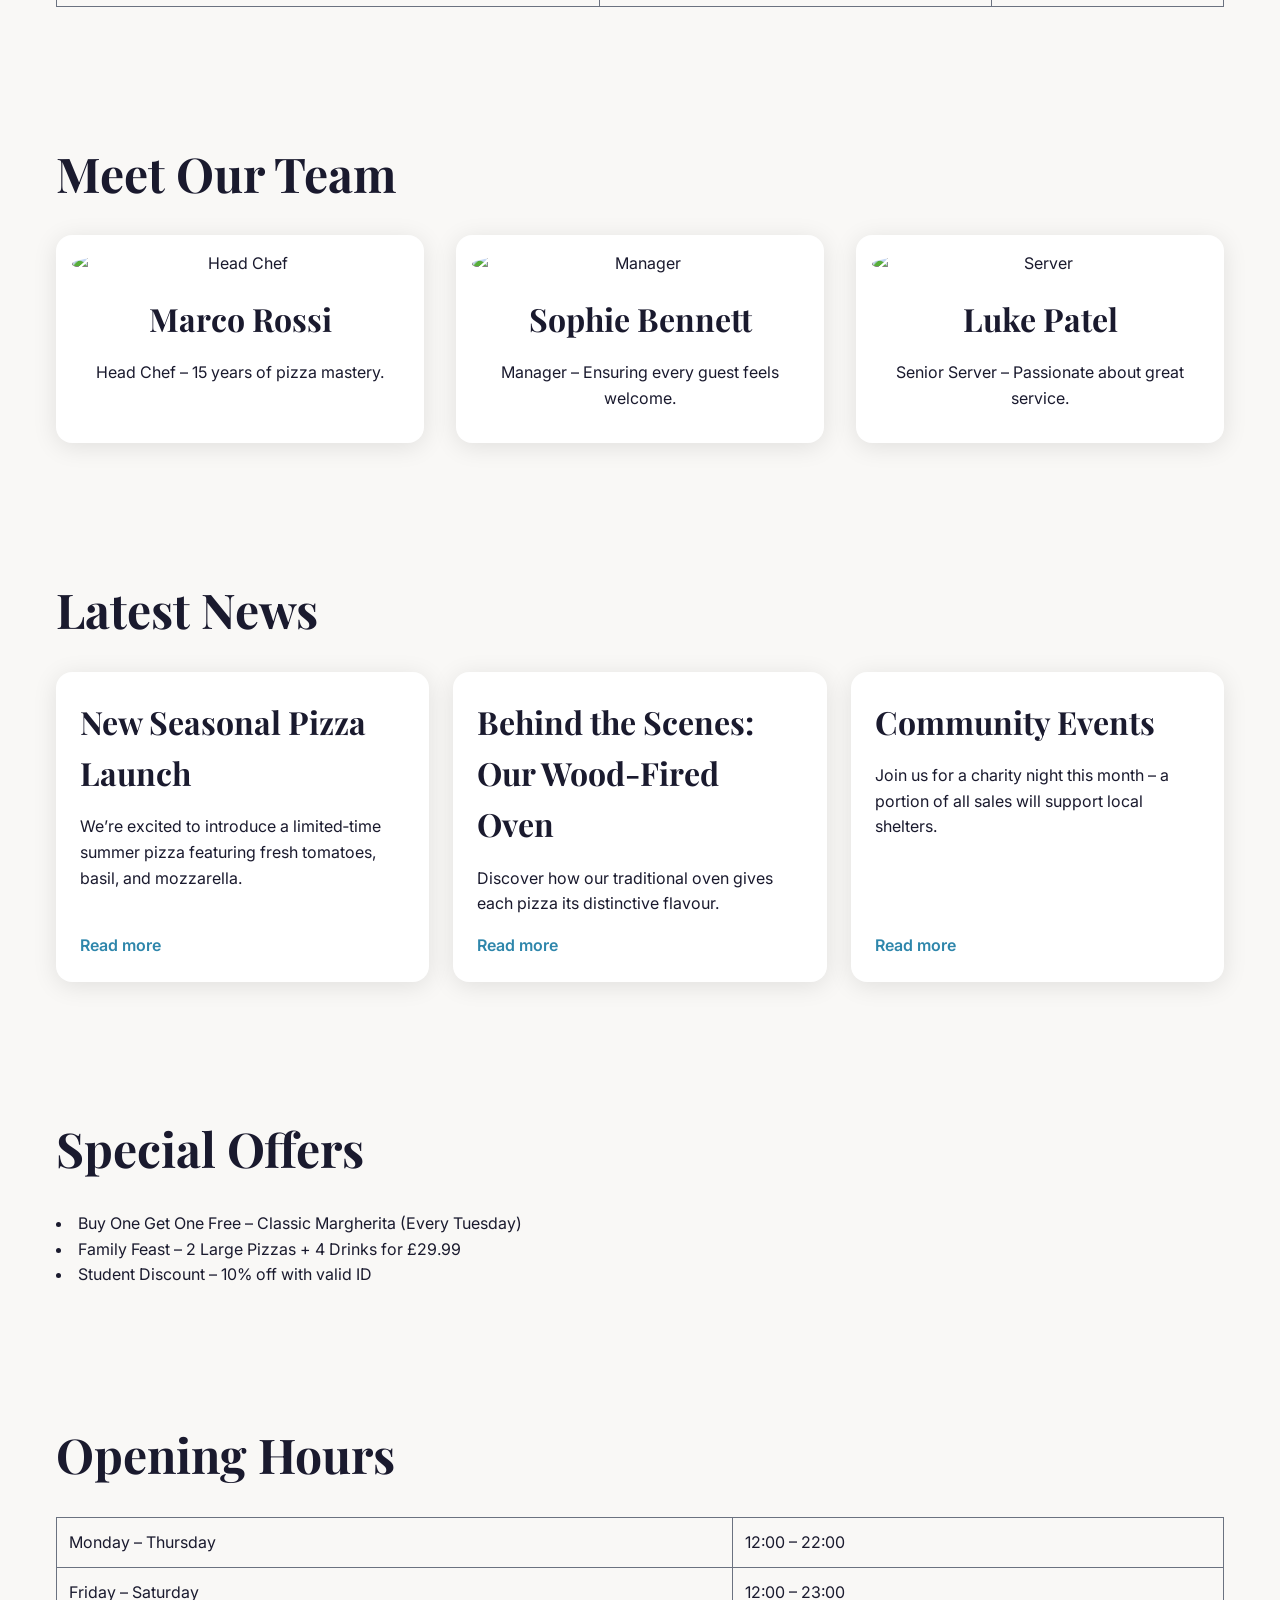
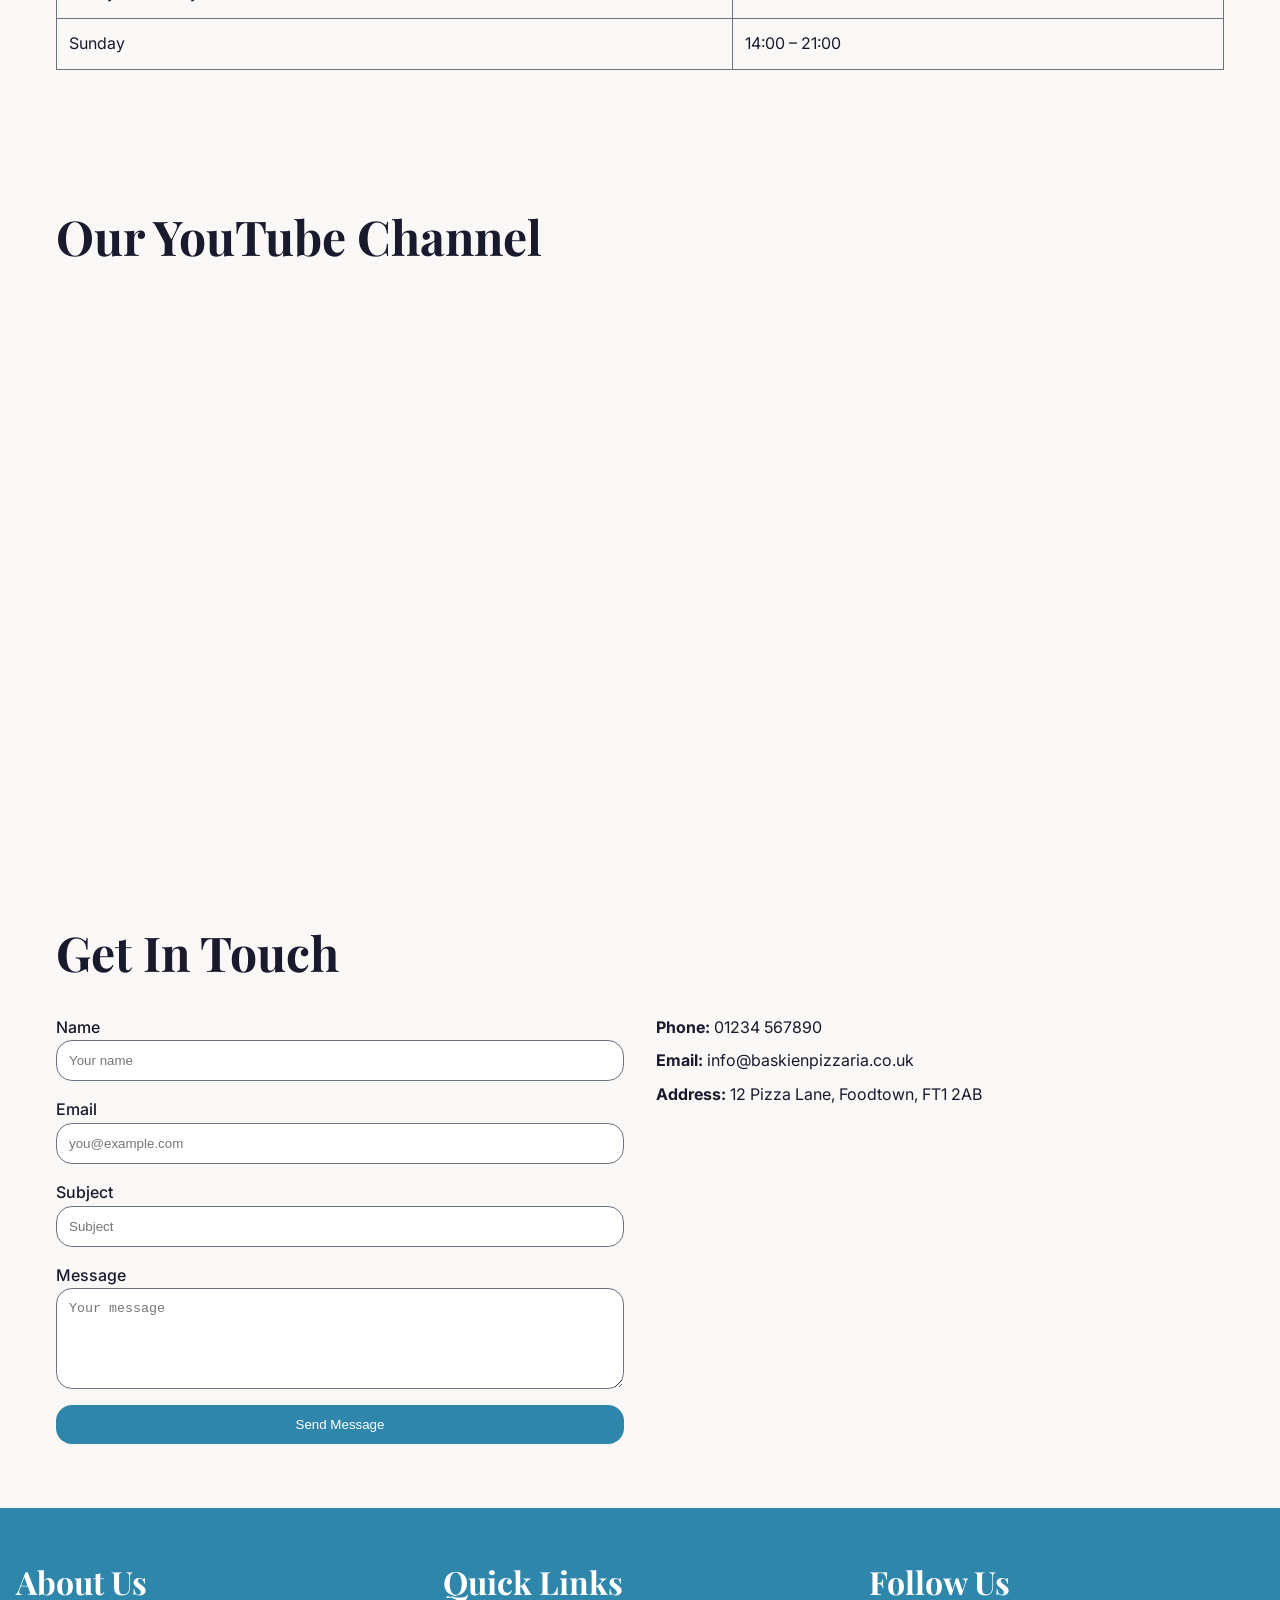
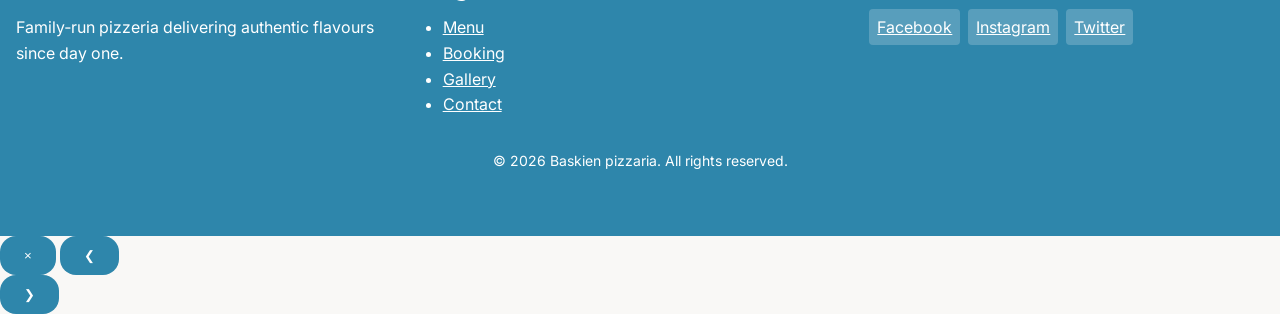
==== commit 51a0e380: "deploy: update index.html" ====
--- a/index.html
+++ b/index.html
@@ -24,7 +24,8 @@
                 <li><a href="#shop">Shop</a></li>
                 <li><a href="#contact">Contact</a></li>
             </ul>
-        </nav>
+        <div id="lang-sw" style="position:relative;display:flex;align-items:center;margin-left:.5rem;"><button onclick="var d=document.getElementById('lang-dd');d.style.display=d.style.display==='block'?'none':'block'" style="background:rgba(255,255,255,.15);border:1px solid rgba(255,255,255,.35);border-radius:999px;padding:.35rem .8rem;cursor:pointer;font-size:.85rem;font-weight:600;color:inherit;display:flex;align-items:center;gap:.35rem;backdrop-filter:blur(4px);">🇬🇧 English <span style="font-size:.65rem;opacity:.8;">▾</span></button><div id="lang-dd" style="display:none;position:absolute;top:calc(100% + .5rem);right:0;background:#fff;border:1px solid #e5e7eb;border-radius:12px;box-shadow:0 4px 16px rgba(0,0,0,.15);overflow:hidden;min-width:130px;z-index:10000;"><a href="./index-hu.html" style="display:flex;align-items:center;gap:.5rem;padding:.6rem 1rem;text-decoration:none;color:#1a1a2e;font-size:.875rem;font-weight:500;" onmouseover="this.style.background='#f3f4f6'" onmouseout="this.style.background=''">🇭🇺 Magyar</a></div></div><script>document.addEventListener("click",function(e){var d=document.getElementById("lang-dd");if(d&&!e.target.closest("#lang-sw"))d.style.display="none";});</script>
+</nav>
     </header>
 
     <!-- Hero Section -->
@@ -348,6 +349,6 @@
         </div>
         <p class="footer-copy">&copy; 2026 Baskien pizzaria. All rights reserved.</p>
     </footer>
-<div id="lang-sw" style="position:fixed;bottom:1.5rem;right:1.5rem;z-index:9999;font-family:system-ui,sans-serif;"><button onclick="var d=document.getElementById('lang-dd');d.style.display=d.style.display==='block'?'none':'block'" style="background:#fff;border:1px solid #e5e7eb;border-radius:999px;padding:.4rem .9rem;cursor:pointer;font-size:.875rem;font-weight:600;box-shadow:0 2px 8px rgba(0,0,0,.12);display:flex;align-items:center;gap:.4rem;">🇬🇧 English <span style="font-size:.7rem;">▾</span></button><div id="lang-dd" style="display:none;position:absolute;top:calc(100% + .4rem);right:0;background:#fff;border:1px solid #e5e7eb;border-radius:12px;box-shadow:0 4px 16px rgba(0,0,0,.12);overflow:hidden;min-width:130px;"><a href="./index-hu.html" style="display:flex;align-items:center;gap:.5rem;padding:.6rem 1rem;text-decoration:none;color:#1a1a2e;font-size:.875rem;font-weight:500;" onmouseover="this.style.background='#f3f4f6'" onmouseout="this.style.background=''">🇭🇺 Magyar</a></div></div><script>document.addEventListener("click",function(e){var d=document.getElementById("lang-dd");if(d&&!e.target.closest("#lang-sw"))d.style.display="none";});</script>
+
 </body>
 </html>
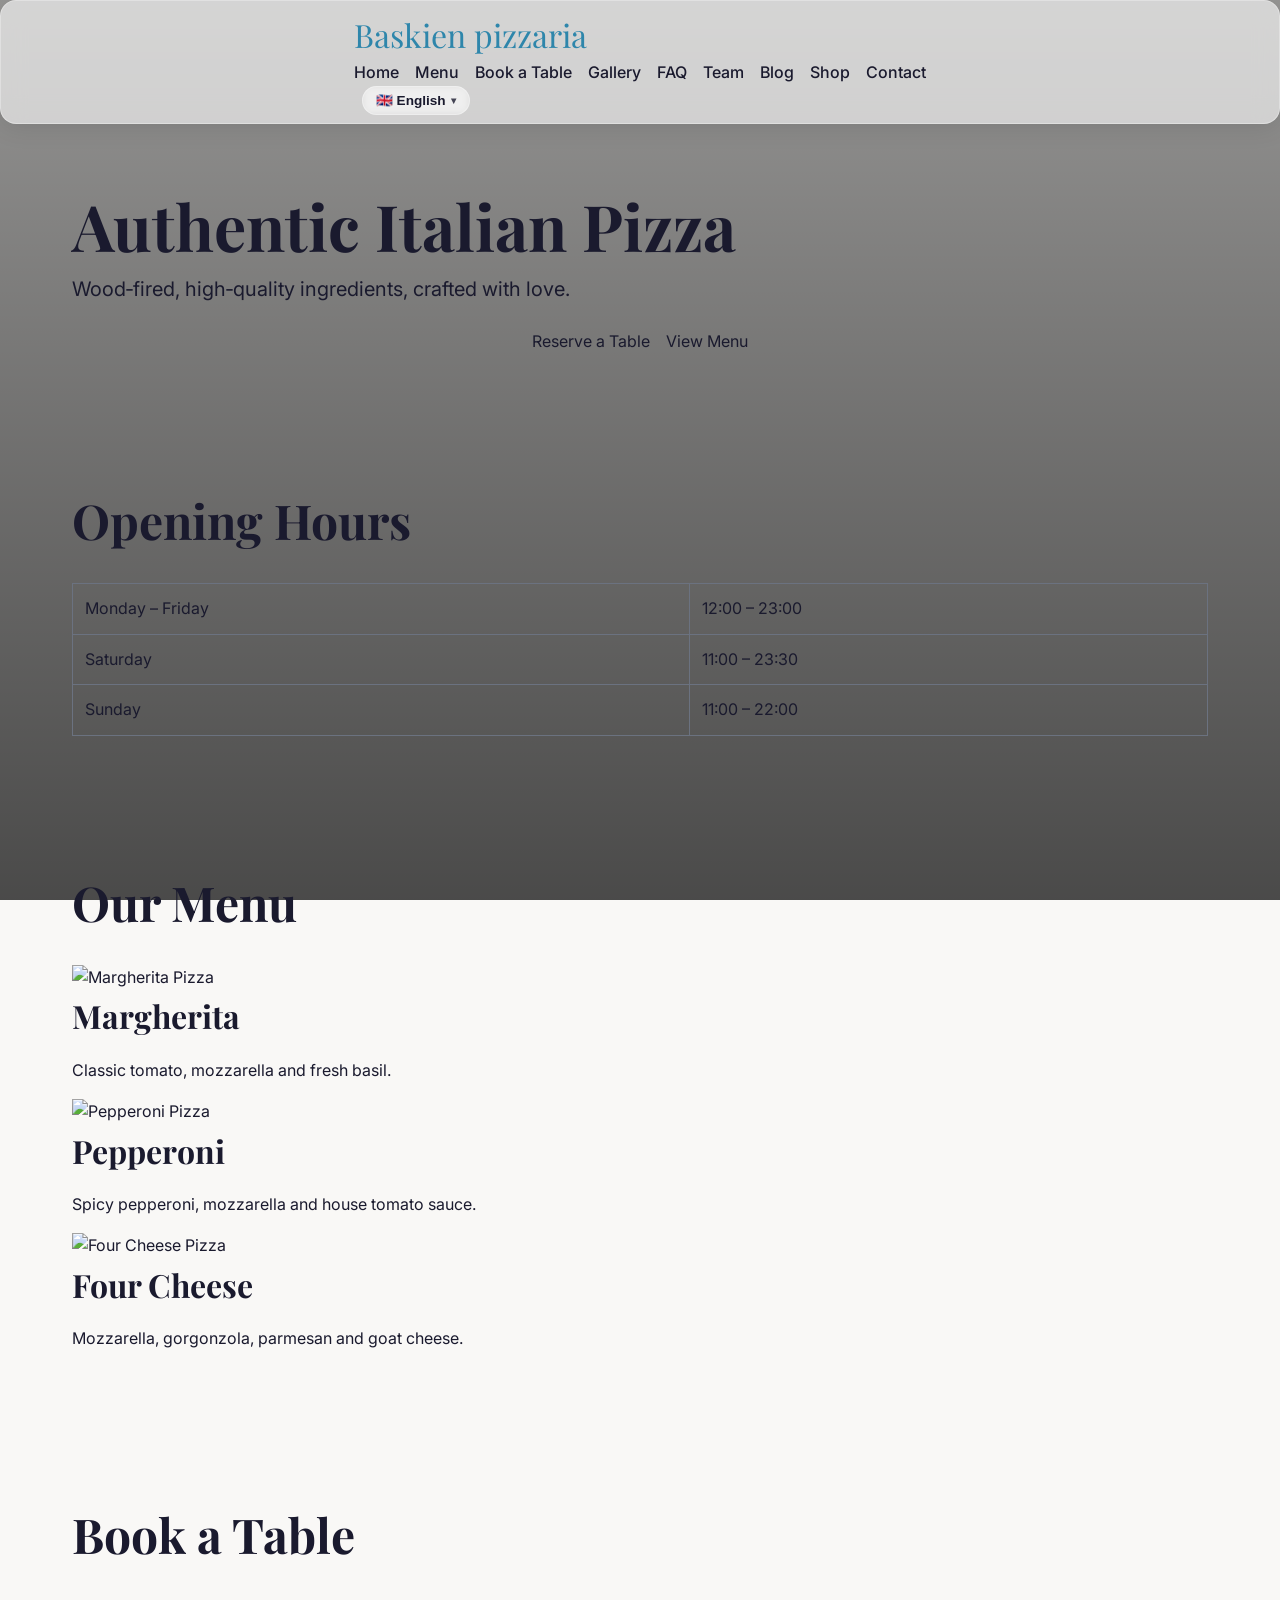
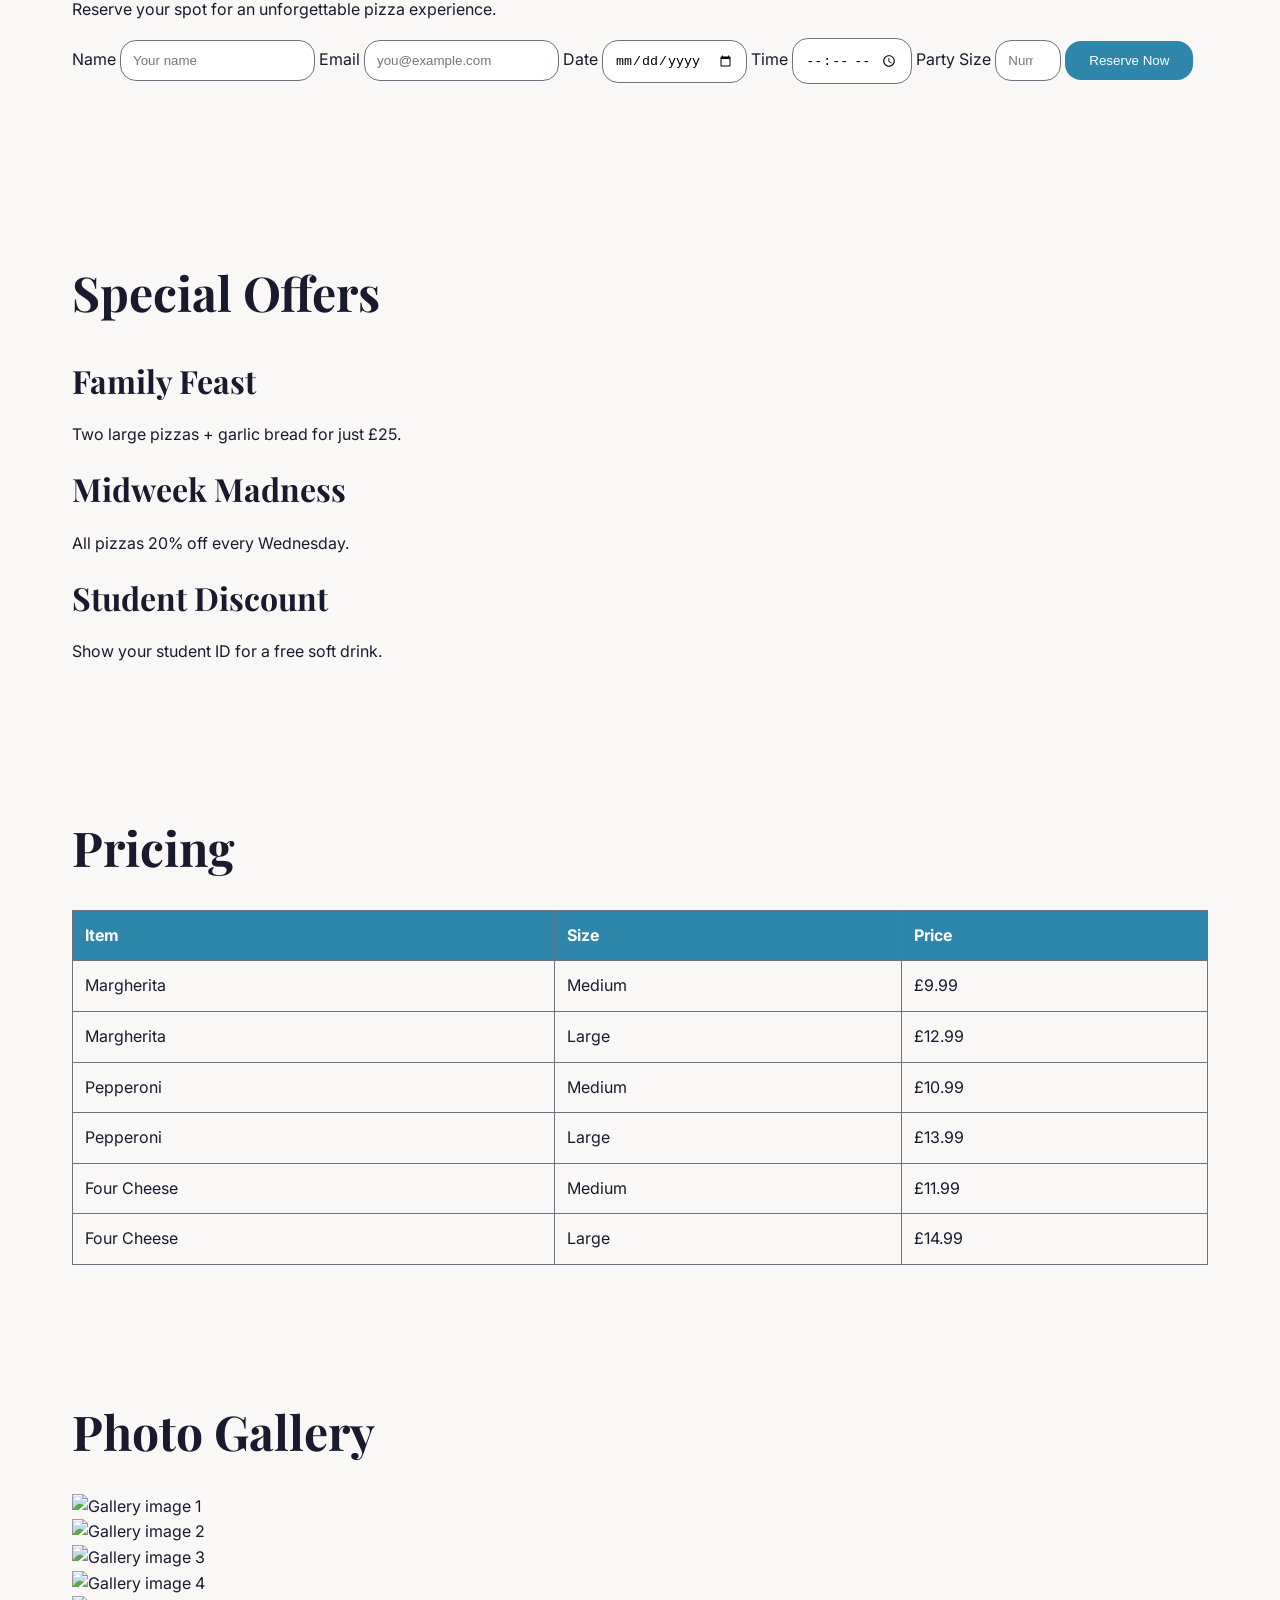
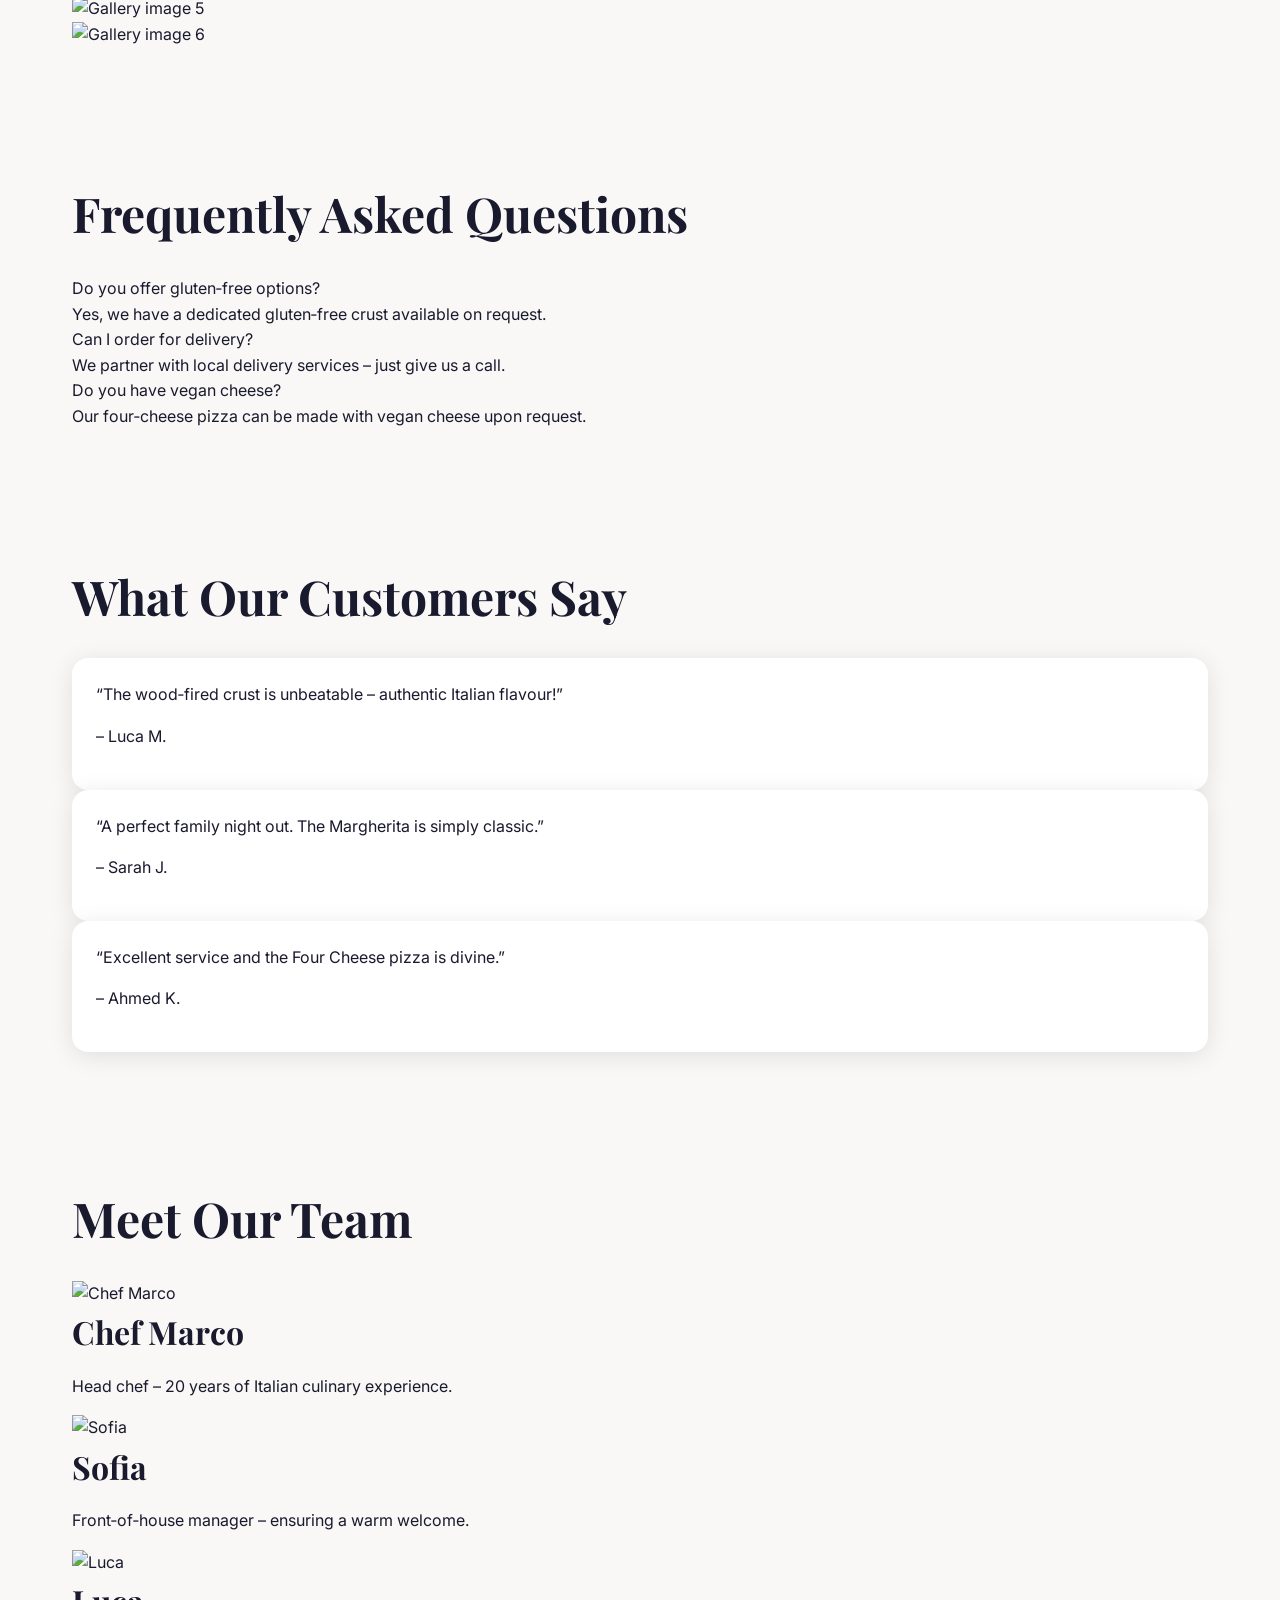
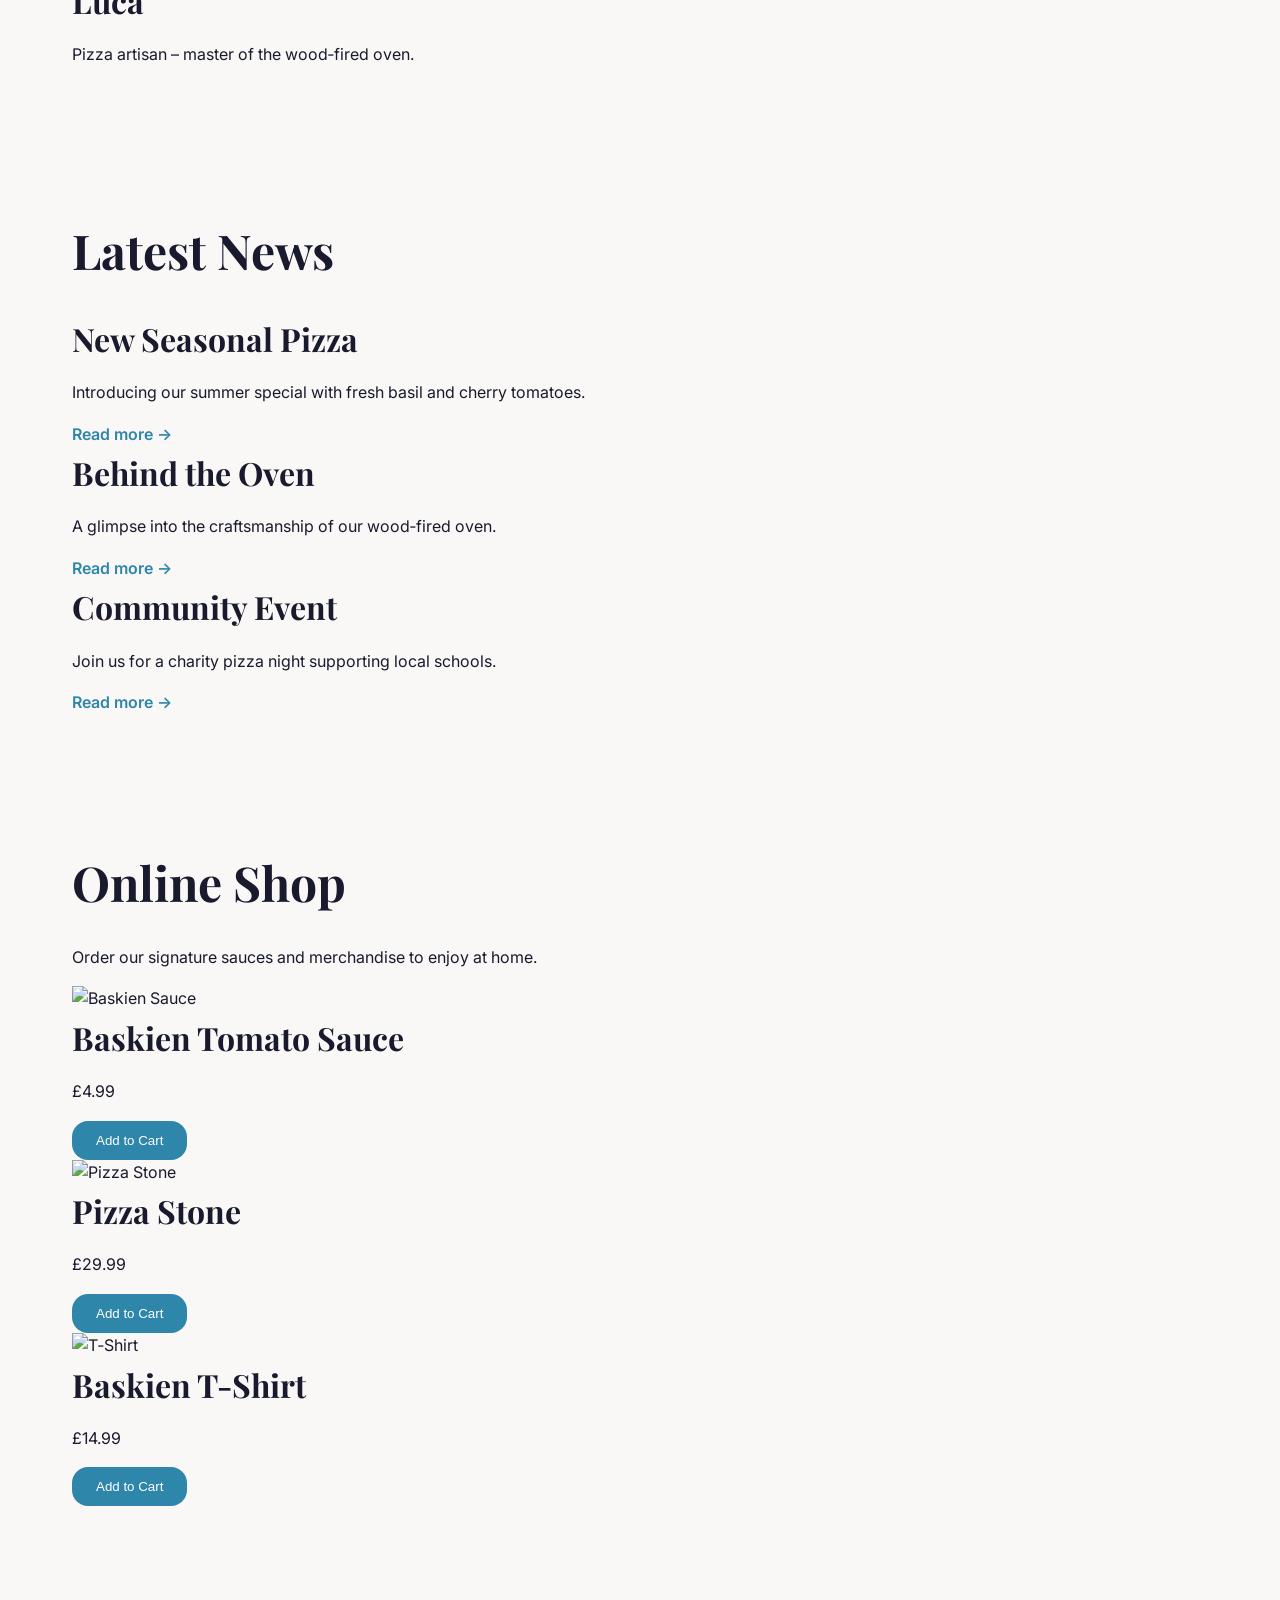
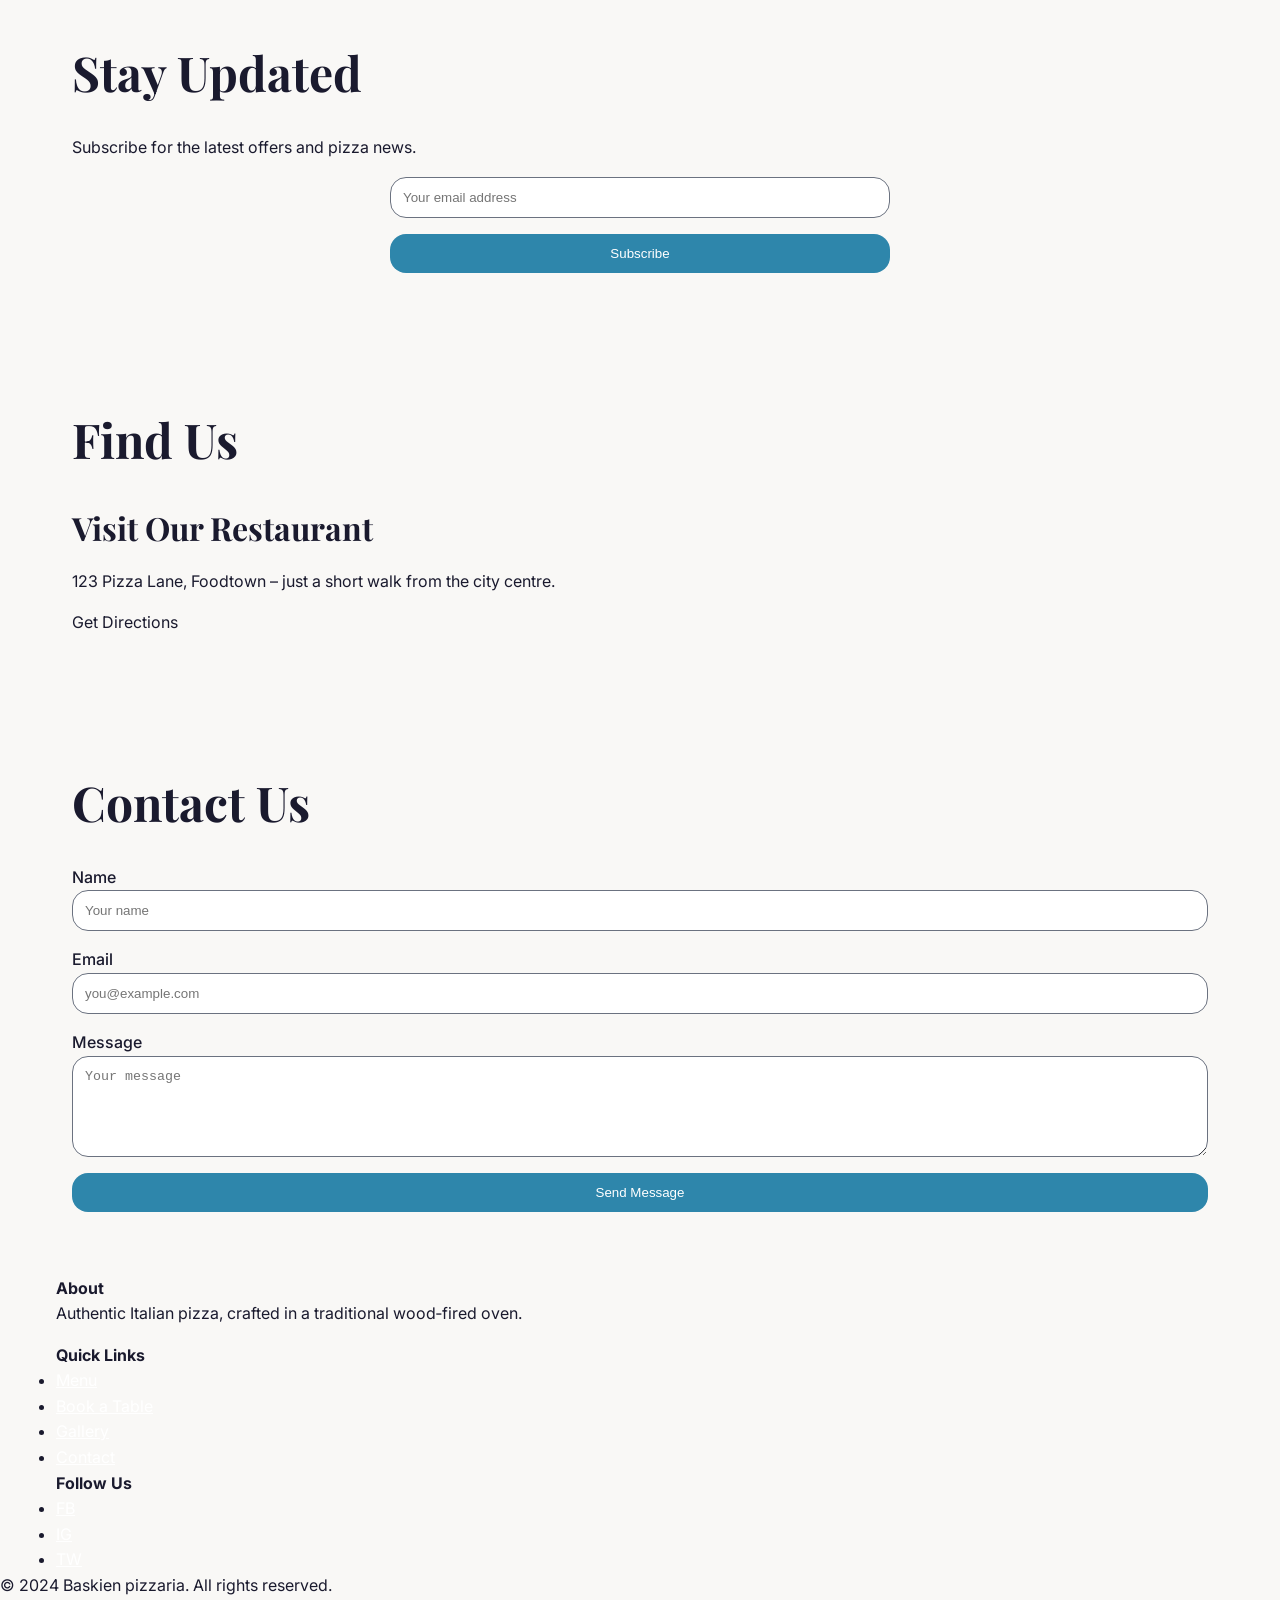
==== commit 8d20bc33: "deploy: update index.html" ====
--- a/index.html
+++ b/index.html
@@ -6,17 +6,36 @@
     <title>Baskien pizzaria</title>
     <link rel="stylesheet" href="style.css">
     <script src="script.js" defer></script>
+<!-- SEO -->
+<meta name="description" content="Baskien pizzaria, Pizza restaurant">
+<link rel="canonical" href="https://baskien-pizzaria.pages.dev">
+<meta property="og:type" content="website">
+<meta property="og:title" content="Baskien pizzaria">
+<meta property="og:description" content="Baskien pizzaria, Pizza restaurant">
+<meta property="og:image" content="https://loremflickr.com/1200/630/pizza-restaurant">
+<meta property="og:url" content="https://baskien-pizzaria.pages.dev">
+<meta name="twitter:card" content="summary_large_image">
+<meta name="twitter:title" content="Baskien pizzaria">
+<meta name="twitter:description" content="Baskien pizzaria, Pizza restaurant">
+<script type="application/ld+json">
+{
+  "@context": "https://schema.org",
+  "@type": "LocalBusiness",
+  "name": "Baskien pizzaria",
+  "description": "Baskien pizzaria, Pizza restaurant",
+  "url": "https://baskien-pizzaria.pages.dev"
+}
+</script>
 </head>
 <body>
-    <!-- Sticky Glassmorphism Navigation -->
-    <header class="sticky-nav">
-        <nav class="glass-nav">
-            <div class="logo">Baskien pizzaria</div>
+    <!-- Sticky Glassmorphism Nav -->
+    <header class="glass-nav">
+        <nav class="container">
+            <a href="#" class="logo">Baskien pizzaria</a>
             <ul class="nav-links">
                 <li><a href="#hero">Home</a></li>
-                <li><a href="#services">Menu</a></li>
-                <li><a href="#about">About</a></li>
-                <li><a href="#booking">Booking</a></li>
+                <li><a href="#menu">Menu</a></li>
+                <li><a href="#booking">Book a Table</a></li>
                 <li><a href="#gallery">Gallery</a></li>
                 <li><a href="#faq">FAQ</a></li>
                 <li><a href="#team">Team</a></li>
@@ -29,326 +48,332 @@
     </header>
 
     <!-- Hero Section -->
-    <section id="hero" class="hero-section">
-        <div class="hero-bg" style="background-image:url('https://loremflickr.com/1600/900/pizza');"></div>
+    <section id="hero" class="hero">
+        <div class="hero-bg" style="background-image:url('https://images.pexels.com/photos/9993754/pexels-photo-9993754.jpeg?auto=compress&cs=tinysrgb&w=1600&h=900&fit=crop&q=80');"></div>
         <div class="hero-overlay"></div>
-        <div class="hero-content">
-            <h1>Welcome to Baskien pizzaria</h1>
-            <p>Authentic pizza crafted with passion.</p>
+        <div class="hero-content container">
+            <h1>Authentic Italian Pizza</h1>
+            <p>Wood‑fired, high‑quality ingredients, crafted with love.</p>
             <div class="hero-buttons">
-                <a href="#booking" class="pill-button">Book a Table</a>
-                <a href="#services" class="pill-button">View Menu</a>
-            </div>
-        </div>
-    </section>
-
-    <!-- Services / Menu Section -->
-    <section id="services" class="services-section">
-        <h2>Our Pizza Selection</h2>
-        <div class="services-grid">
-            <article class="service-card">
-                <img src="https://loremflickr.com/400/280/pizza" alt="Classic Margherita">
-                <h3>Classic Margherita</h3>
-                <p>Fresh tomato sauce, mozzarella, and basil.</p>
-                <p class="price">£9.99</p>
-            </article>
-            <article class="service-card">
-                <img src="https://loremflickr.com/400/280/pizza" alt="Pepperoni Delight">
-                <h3>Pepperoni Delight</h3>
-                <p>Spicy pepperoni, mozzarella, and tomato base.</p>
-                <p class="price">£11.99</p>
-            </article>
-            <article class="service-card">
-                <img src="https://loremflickr.com/400/280/pizza" alt="Vegetarian Supreme">
-                <h3>Vegetarian Supreme</h3>
-                <p>Mixed veg, olives, and mozzarella.</p>
-                <p class="price">£10.99</p>
-            </article>
-        </div>
-    </section>
-
-    <!-- About Section -->
-    <section id="about" class="about-section">
-        <h2>About Us</h2>
-        <div class="about-grid">
-            <div class="about-text">
-                <p>At Baskien pizzaria we believe in the art of pizza making. Our dough is hand‑stretched, our sauces are simmered for hours, and our toppings are sourced from local farms. Whether you’re after a quick slice or a family feast, we’ve got you covered.</p>
-                <p>Come and experience the warmth of our wood‑fired ovens and the friendly atmosphere that makes every visit special.</p>
-            </div>
-            <div class="about-image">
-                <img src="https://loremflickr.com/700/500/pizza" alt="Pizza oven">
-            </div>
-        </div>
-    </section>
-
-    <!-- Booking / Appointments Section -->
-    <section id="booking" class="booking-section">
-        <h2>Reserve Your Table</h2>
-        <form class="booking-form">
-            <label>
-                Name
-                <input type="text" name="name" placeholder="Your full name" required>
-            </label>
-            <label>
-                Email
-                <input type="email" name="email" placeholder="you@example.com" required>
-            </label>
-            <label>
-                Phone
-                <input type="tel" name="phone" placeholder="01234 567890">
-            </label>
-            <label>
-                Date
-                <input type="date" name="date" required>
-            </label>
-            <label>
-                Time
-                <input type="time" name="time" required>
-            </label>
-            <label>
-                Guests
-                <input type="number" name="guests" min="1" max="20" placeholder="Number of guests" required>
-            </label>
-            <button type="submit">Book Now</button>
-        </form>
-    </section>
-
-    <!-- Photo Gallery Section -->
-    <section id="gallery" class="gallery-section">
-        <h2>Photo Gallery</h2>
-        <div class="gallery-grid">
-            <img src="https://loremflickr.com/600/400/pizza" alt="Gallery image 1">
-            <img src="https://loremflickr.com/600/400/pizza" alt="Gallery image 2">
-            <img src="https://loremflickr.com/600/400/pizza" alt="Gallery image 3">
-            <img src="https://loremflickr.com/600/400/pizza" alt="Gallery image 4">
-            <img src="https://loremflickr.com/600/400/pizza" alt="Gallery image 5">
-            <img src="https://loremflickr.com/600/400/pizza" alt="Gallery image 6">
-        </div>
-    </section>
-
-    <!-- FAQ Section -->
-    <section id="faq" class="faq-section">
-        <h2>Frequently Asked Questions</h2>
-        <dl>
-            <dt>Do you offer gluten‑free crust?</dt>
-            <dd>Yes, we have a gluten‑free option available on request.</dd>
-
-            <dt>Can I order for delivery?</dt>
-            <dd>We partner with local delivery services. Please call us for details.</dd>
-
-            <dt>What are your opening hours?</dt>
-            <dd>Monday‑Thursday: 12pm – 10pm<br>Friday‑Saturday: 12pm – 11pm<br>Sunday: 2pm – 9pm</dd>
-        </dl>
-    </section>
-
-    <!-- Testimonials Section -->
-    <section id="testimonials" class="testimonials-section">
-        <h2>What Our Customers Say</h2>
-        <div class="testimonials-grid">
-            <article class="testimonial-card">
-                <p>“The Margherita is the best I’ve ever tasted – simple yet perfect.”</p>
-                <cite>– Emma R.</cite>
-            </article>
-            <article class="testimonial-card">
-                <p>“A wonderful family night out. The staff are friendly and the pizza is superb.”</p>
-                <cite>– James T.</cite>
-            </article>
-            <article class="testimonial-card">
-                <p>“I love the wood‑fired flavour – it’s authentic and delicious.”</p>
-                <cite>– Priya S.</cite>
-            </article>
-        </div>
-    </section>
-
-    <!-- Newsletter Signup Section -->
-    <section id="newsletter" class="newsletter-section">
-        <h2>Stay Updated</h2>
-        <form class="newsletter-form">
-            <label>
-                Email address
-                <input type="email" name="newsletter-email" placeholder="you@example.com" required>
-            </label>
-            <button type="submit">Subscribe</button>
-        </form>
-    </section>
-
-    <!-- Map & Directions Section -->
-    <section id="map" class="map-section">
-        <h2>Find Us</h2>
-        <iframe src="https://www.google.com/maps/embed?pb=!1m18!1m12!1m3!1d0!2d0!3d0!2m3!1f0!2f0!3f0!3m2!1i1024!2i768!4f13.1!3m3!1m2!1s0x0%3A0x0!2z0JzQvtC70YzQutC40Lkg0L7QsdC70LjRjw!5e0!3m2!1sen!2suk!4v1" width="100%" height="400" style="border:0;" allowfullscreen="" loading="lazy"></iframe>
-    </section>
-
-    <!-- Pricing Table Section -->
-    <section id="pricing" class="pricing-section">
-        <h2>Pricing</h2>
-        <table class="pricing-table">
-            <thead>
-                <tr>
-                    <th>Pizza</th>
-                    <th>Size</th>
-                    <th>Price</th>
-                </tr>
-            </thead>
-            <tbody>
-                <tr>
-                    <td>Classic Margherita</td>
-                    <td>Small (30cm)</td>
-                    <td>£9.99</td>
-                </tr>
-                <tr>
-                    <td>Classic Margherita</td>
-                    <td>Large (40cm)</td>
-                    <td>£12.99</td>
-                </tr>
-                <tr>
-                    <td>Pepperoni Delight</td>
-                    <td>Small (30cm)</td>
-                    <td>£11.99</td>
-                </tr>
-                <tr>
-                    <td>Pepperoni Delight</td>
-                    <td>Large (40cm)</td>
-                    <td>£14.99</td>
-                </tr>
-                <tr>
-                    <td>Vegetarian Supreme</td>
-                    <td>Large (40cm)</td>
-                    <td>£13.99</td>
-                </tr>
-            </tbody>
-        </table>
-    </section>
-
-    <!-- Team / Staff Profiles Section -->
-    <section id="team" class="team-section">
-        <h2>Meet Our Team</h2>
-        <div class="team-grid">
-            <article class="team-member">
-                <img src="https://loremflickr.com/300/300/pizza" alt="Head Chef">
-                <h3>Marco Rossi</h3>
-                <p>Head Chef – 15 years of pizza mastery.</p>
-            </article>
-            <article class="team-member">
-                <img src="https://loremflickr.com/300/300/pizza" alt="Manager">
-                <h3>Sophie Bennett</h3>
-                <p>Manager – Ensuring every guest feels welcome.</p>
-            </article>
-            <article class="team-member">
-                <img src="https://loremflickr.com/300/300/pizza" alt="Server">
-                <h3>Luke Patel</h3>
-                <p>Senior Server – Passionate about great service.</p>
-            </article>
+                <a href="#booking" class="btn-pill">Reserve a Table</a>
+                <a href="#menu" class="btn-pill">View Menu</a>
+            </div>
+        </div>
+    </section>
+
+    <!-- Opening Hours -->
+    <section id="hours" class="section bg-light">
+        <div class="container">
+            <h2>Opening Hours</h2>
+            <table class="hours-table">
+                <tr><td>Monday – Friday</td><td>12:00 – 23:00</td></tr>
+                <tr><td>Saturday</td><td>11:00 – 23:30</td></tr>
+                <tr><td>Sunday</td><td>11:00 – 22:00</td></tr>
+            </table>
+        </div>
+    </section>
+
+    <!-- Menu / Services -->
+    <section id="menu" class="section">
+        <div class="container">
+            <h2>Our Menu</h2>
+            <div class="grid-3">
+                <article class="card">
+                    <img src="https://images.pexels.com/photos/31596394/pexels-photo-31596394.jpeg?auto=compress&cs=tinysrgb&w=400&h=280&fit=crop&q=80" alt="Margherita Pizza">
+                    <h3>Margherita</h3>
+                    <p>Classic tomato, mozzarella and fresh basil.</p>
+                </article>
+                <article class="card">
+                    <img src="https://images.pexels.com/photos/31094832/pexels-photo-31094832.jpeg?auto=compress&cs=tinysrgb&w=400&h=280&fit=crop&q=80" alt="Pepperoni Pizza">
+                    <h3>Pepperoni</h3>
+                    <p>Spicy pepperoni, mozzarella and house tomato sauce.</p>
+                </article>
+                <article class="card">
+                    <img src="https://images.pexels.com/photos/6493570/pexels-photo-6493570.jpeg?auto=compress&cs=tinysrgb&w=400&h=280&fit=crop&q=80" alt="Four Cheese Pizza">
+                    <h3>Four Cheese</h3>
+                    <p>Mozzarella, gorgonzola, parmesan and goat cheese.</p>
+                </article>
+            </div>
+        </div>
+    </section>
+
+    <!-- Booking / Appointments -->
+    <section id="booking" class="section bg-light">
+        <div class="container">
+            <h2>Book a Table</h2>
+            <p>Reserve your spot for an unforgettable pizza experience.</p>
+            <form class="booking-form">
+                <label>
+                    Name
+                    <input type="text" placeholder="Your name" required>
+                </label>
+                <label>
+                    Email
+                    <input type="email" placeholder="you@example.com" required>
+                </label>
+                <label>
+                    Date
+                    <input type="date" required>
+                </label>
+                <label>
+                    Time
+                    <input type="time" required>
+                </label>
+                <label>
+                    Party Size
+                    <input type="number" min="1" max="10" placeholder="Number of guests" required>
+                </label>
+                <button type="submit" class="btn-primary">Reserve Now</button>
+            </form>
+        </div>
+    </section>
+
+    <!-- Promotions / Special Offers -->
+    <section id="promotions" class="section">
+        <div class="container">
+            <h2>Special Offers</h2>
+            <div class="grid-3">
+                <article class="card promo-card">
+                    <h3>Family Feast</h3>
+                    <p>Two large pizzas + garlic bread for just £25.</p>
+                </article>
+                <article class="card promo-card">
+                    <h3>Midweek Madness</h3>
+                    <p>All pizzas 20% off every Wednesday.</p>
+                </article>
+                <article class="card promo-card">
+                    <h3>Student Discount</h3>
+                    <p>Show your student ID for a free soft drink.</p>
+                </article>
+            </div>
+        </div>
+    </section>
+
+    <!-- Pricing Table -->
+    <section id="pricing" class="section bg-light">
+        <div class="container">
+            <h2>Pricing</h2>
+            <table class="pricing-table">
+                <thead>
+                    <tr>
+                        <th>Item</th>
+                        <th>Size</th>
+                        <th>Price</th>
+                    </tr>
+                </thead>
+                <tbody>
+                    <tr><td>Margherita</td><td>Medium</td><td>£9.99</td></tr>
+                    <tr><td>Margherita</td><td>Large</td><td>£12.99</td></tr>
+                    <tr><td>Pepperoni</td><td>Medium</td><td>£10.99</td></tr>
+                    <tr><td>Pepperoni</td><td>Large</td><td>£13.99</td></tr>
+                    <tr><td>Four Cheese</td><td>Medium</td><td>£11.99</td></tr>
+                    <tr><td>Four Cheese</td><td>Large</td><td>£14.99</td></tr>
+                </tbody>
+            </table>
+        </div>
+    </section>
+
+    <!-- Gallery -->
+    <section id="gallery" class="section">
+        <div class="container">
+            <h2>Photo Gallery</h2>
+            <div class="grid-3">
+                <img src="https://images.pexels.com/photos/5903316/pexels-photo-5903316.jpeg?auto=compress&cs=tinysrgb&w=600&h=400&fit=crop&q=80" alt="Gallery image 1">
+                <img src="https://images.pexels.com/photos/19786209/pexels-photo-19786209.jpeg?auto=compress&cs=tinysrgb&w=600&h=400&fit=crop&q=80" alt="Gallery image 2">
+                <img src="https://images.pexels.com/photos/15953050/pexels-photo-15953050.jpeg?auto=compress&cs=tinysrgb&w=600&h=400&fit=crop&q=80" alt="Gallery image 3">
+                <img src="https://images.pexels.com/photos/15197931/pexels-photo-15197931.jpeg?auto=compress&cs=tinysrgb&w=600&h=400&fit=crop&q=80" alt="Gallery image 4">
+                <img src="https://images.pexels.com/photos/9685275/pexels-photo-9685275.jpeg?auto=compress&cs=tinysrgb&w=600&h=400&fit=crop&q=80" alt="Gallery image 5">
+                <img src="https://images.pexels.com/photos/8471699/pexels-photo-8471699.jpeg?auto=compress&cs=tinysrgb&w=600&h=400&fit=crop&q=80" alt="Gallery image 6">
+            </div>
+        </div>
+    </section>
+
+    <!-- FAQ -->
+    <section id="faq" class="section bg-light">
+        <div class="container">
+            <h2>Frequently Asked Questions</h2>
+            <dl class="faq-list">
+                <dt>Do you offer gluten‑free options?</dt>
+                <dd>Yes, we have a dedicated gluten‑free crust available on request.</dd>
+                <dt>Can I order for delivery?</dt>
+                <dd>We partner with local delivery services – just give us a call.</dd>
+                <dt>Do you have vegan cheese?</dt>
+                <dd>Our four‑cheese pizza can be made with vegan cheese upon request.</dd>
+            </dl>
+        </div>
+    </section>
+
+    <!-- Testimonials -->
+    <section id="testimonials" class="section">
+        <div class="container">
+            <h2>What Our Customers Say</h2>
+            <div class="grid-3">
+                <article class="card testimonial-card">
+                    <p>“The wood‑fired crust is unbeatable – authentic Italian flavour!”</p>
+                    <p class="author">– Luca M.</p>
+                </article>
+                <article class="card testimonial-card">
+                    <p>“A perfect family night out. The Margherita is simply classic.”</p>
+                    <p class="author">– Sarah J.</p>
+                </article>
+                <article class="card testimonial-card">
+                    <p>“Excellent service and the Four Cheese pizza is divine.”</p>
+                    <p class="author">– Ahmed K.</p>
+                </article>
+            </div>
+        </div>
+    </section>
+
+    <!-- Team / Staff Profiles -->
+    <section id="team" class="section bg-light">
+        <div class="container">
+            <h2>Meet Our Team</h2>
+            <div class="grid-3">
+                <article class="card team-card">
+                    <img src="https://images.pexels.com/photos/5903317/pexels-photo-5903317.jpeg?auto=compress&cs=tinysrgb&w=400&h=280&fit=crop&q=80" alt="Chef Marco">
+                    <h3>Chef Marco</h3>
+                    <p>Head chef – 20 years of Italian culinary experience.</p>
+                </article>
+                <article class="card team-card">
+                    <img src="https://images.pexels.com/photos/5903172/pexels-photo-5903172.jpeg?auto=compress&cs=tinysrgb&w=400&h=280&fit=crop&q=80" alt="Sofia">
+                    <h3>Sofia</h3>
+                    <p>Front‑of‑house manager – ensuring a warm welcome.</p>
+                </article>
+                <article class="card team-card">
+                    <img src="https://images.pexels.com/photos/18126715/pexels-photo-18126715.jpeg?auto=compress&cs=tinysrgb&w=400&h=280&fit=crop&q=80" alt="Luca">
+                    <h3>Luca</h3>
+                    <p>Pizza artisan – master of the wood‑fired oven.</p>
+                </article>
+            </div>
         </div>
     </section>
 
     <!-- Blog / News Section -->
-    <section id="blog" class="blog-section">
-        <h2>Latest News</h2>
-        <div class="blog-grid">
-            <article class="blog-post">
-                <h3>New Seasonal Pizza Launch</h3>
-                <p>We’re excited to introduce a limited‑time summer pizza featuring fresh tomatoes, basil, and mozzarella.</p>
-                <a href="#" class="read-more">Read more</a>
-            </article>
-            <article class="blog-post">
-                <h3>Behind the Scenes: Our Wood‑Fired Oven</h3>
-                <p>Discover how our traditional oven gives each pizza its distinctive flavour.</p>
-                <a href="#" class="read-more">Read more</a>
-            </article>
-            <article class="blog-post">
-                <h3>Community Events</h3>
-                <p>Join us for a charity night this month – a portion of all sales will support local shelters.</p>
-                <a href="#" class="read-more">Read more</a>
-            </article>
-        </div>
-    </section>
-
-    <!-- Promotions / Special Offers Section -->
-    <section id="promotions" class="promotions-section">
-        <h2>Special Offers</h2>
-        <ul class="offers-list">
-            <li>Buy One Get One Free – Classic Margherita (Every Tuesday)</li>
-            <li>Family Feast – 2 Large Pizzas + 4 Drinks for £29.99</li>
-            <li>Student Discount – 10% off with valid ID</li>
-        </ul>
-    </section>
-
-    <!-- Opening Hours Section -->
-    <section id="hours" class="hours-section">
-        <h2>Opening Hours</h2>
-        <table class="hours-table">
-            <tbody>
-                <tr><td>Monday – Thursday</td><td>12:00 – 22:00</td></tr>
-                <tr><td>Friday – Saturday</td><td>12:00 – 23:00</td></tr>
-                <tr><td>Sunday</td><td>14:00 – 21:00</td></tr>
-            </tbody>
-        </table>
-    </section>
-
-    <!-- Embedded YouTube Channel -->
-    <section id="youtube" class="youtube-section">
-        <h2>Our YouTube Channel</h2>
-        <iframe width="100%" height="480" src="https://www.youtube.com/embed/sRQ4Y90WSc4?feature=oembed" title="Baskien pizzaria YouTube videos" frameborder="0" allow="accelerometer; autoplay; clipboard-write; encrypted-media; gyroscope; picture-in-picture; web-share" referrerpolicy="strict-origin-when-cross-origin" allowfullscreen></iframe>
-    </section>
-
-    <!-- Contact Section -->
-    <section id="contact" class="contact-section">
-        <h2>Get In Touch</h2>
-        <div class="contact-grid">
+    <section id="blog" class="section">
+        <div class="container">
+            <h2>Latest News</h2>
+            <div class="grid-3">
+                <article class="card blog-card">
+                    <h3>New Seasonal Pizza</h3>
+                    <p>Introducing our summer special with fresh basil and cherry tomatoes.</p>
+                    <a href="#" class="read-more">Read more →</a>
+                </article>
+                <article class="card blog-card">
+                    <h3>Behind the Oven</h3>
+                    <p>A glimpse into the craftsmanship of our wood‑fired oven.</p>
+                    <a href="#" class="read-more">Read more →</a>
+                </article>
+                <article class="card blog-card">
+                    <h3>Community Event</h3>
+                    <p>Join us for a charity pizza night supporting local schools.</p>
+                    <a href="#" class="read-more">Read more →</a>
+                </article>
+            </div>
+        </div>
+    </section>
+
+    <!-- Online Shop / Product Listings -->
+    <section id="shop" class="section bg-light">
+        <div class="container">
+            <h2>Online Shop</h2>
+            <p>Order our signature sauces and merchandise to enjoy at home.</p>
+            <div class="grid-3">
+                <article class="card shop-card">
+                    <img src="https://images.pexels.com/photos/5903378/pexels-photo-5903378.jpeg?auto=compress&cs=tinysrgb&w=400&h=280&fit=crop&q=80" alt="Baskien Sauce">
+                    <h3>Baskien Tomato Sauce</h3>
+                    <p>£4.99</p>
+                    <button class="btn-primary">Add to Cart</button>
+                </article>
+                <article class="card shop-card">
+                    <img src="https://images.pexels.com/photos/11432059/pexels-photo-11432059.jpeg?auto=compress&cs=tinysrgb&w=400&h=280&fit=crop&q=80" alt="Pizza Stone">
+                    <h3>Pizza Stone</h3>
+                    <p>£29.99</p>
+                    <button class="btn-primary">Add to Cart</button>
+                </article>
+                <article class="card shop-card">
+                    <img src="https://images.pexels.com/photos/1566837/pexels-photo-1566837.jpeg?auto=compress&cs=tinysrgb&w=400&h=280&fit=crop&q=80" alt="T‑Shirt">
+                    <h3>Baskien T‑Shirt</h3>
+                    <p>£14.99</p>
+                    <button class="btn-primary">Add to Cart</button>
+                </article>
+            </div>
+        </div>
+    </section>
+
+    <!-- Newsletter Signup -->
+    <section id="newsletter" class="section">
+        <div class="container">
+            <h2>Stay Updated</h2>
+            <p>Subscribe for the latest offers and pizza news.</p>
+            <form class="newsletter-form">
+                <input type="email" placeholder="Your email address" required>
+                <button type="submit" class="btn-primary">Subscribe</button>
+            </form>
+        </div>
+    </section>
+
+    <!-- Map & Directions (CTA Card) -->
+    <section id="map" class="section bg-light">
+        <div class="container">
+            <h2>Find Us</h2>
+            <div class="cta-card">
+                <h3>Visit Our Restaurant</h3>
+                <p>123 Pizza Lane, Foodtown – just a short walk from the city centre.</p>
+                <a href="#" class="btn-primary">Get Directions</a>
+            </div>
+        </div>
+    </section>
+
+    <!-- Contact Form -->
+    <section id="contact" class="section">
+        <div class="container">
+            <h2>Contact Us</h2>
             <form class="contact-form">
                 <label>
                     Name
-                    <input type="text" name="contact-name" placeholder="Your name" required>
+                    <input type="text" placeholder="Your name" required>
                 </label>
                 <label>
                     Email
-                    <input type="email" name="contact-email" placeholder="you@example.com" required>
-                </label>
-                <label>
-                    Subject
-                    <input type="text" name="contact-subject" placeholder="Subject" required>
+                    <input type="email" placeholder="you@example.com" required>
                 </label>
                 <label>
                     Message
-                    <textarea name="contact-message" placeholder="Your message" rows="5" required></textarea>
-                </label>
-                <button type="submit">Send Message</button>
+                    <textarea placeholder="Your message" rows="5" required></textarea>
+                </label>
+                <button type="submit" class="btn-primary">Send Message</button>
             </form>
-            <div class="contact-details">
-                <p><strong>Phone:</strong> 01234 567890</p>
-                <p><strong>Email:</strong> info@baskienpizzaria.co.uk</p>
-                <p><strong>Address:</strong> 12 Pizza Lane, Foodtown, FT1 2AB</p>
-            </div>
         </div>
     </section>
 
     <!-- Footer -->
-    <footer class="footer-section">
-        <div class="footer-grid">
+    <footer class="footer">
+        <div class="container">
             <div class="footer-col">
-                <h3>About Us</h3>
-                <p>Family‑run pizzeria delivering authentic flavours since day one.</p>
+                <h4>About</h4>
+                <p>Authentic Italian pizza, crafted in a traditional wood‑fired oven.</p>
             </div>
             <div class="footer-col">
-                <h3>Quick Links</h3>
+                <h4>Quick Links</h4>
                 <ul>
-                    <li><a href="#services">Menu</a></li>
-                    <li><a href="#booking">Booking</a></li>
+                    <li><a href="#menu">Menu</a></li>
+                    <li><a href="#booking">Book a Table</a></li>
                     <li><a href="#gallery">Gallery</a></li>
                     <li><a href="#contact">Contact</a></li>
                 </ul>
             </div>
             <div class="footer-col">
-                <h3>Follow Us</h3>
-                <ul class="social-links">
-                    <li><a href="#">Facebook</a></li>
-                    <li><a href="#">Instagram</a></li>
-                    <li><a href="#">Twitter</a></li>
+                <h4>Follow Us</h4>
+                <ul class="social-icons">
+                    <li><a href="#" aria-label="Facebook">FB</a></li>
+                    <li><a href="#" aria-label="Instagram">IG</a></li>
+                    <li><a href="#" aria-label="Twitter">TW</a></li>
                 </ul>
             </div>
         </div>
-        <p class="footer-copy">&copy; 2026 Baskien pizzaria. All rights reserved.</p>
+        <div class="footer-bottom">
+            <p>&copy; 2024 Baskien pizzaria. All rights reserved.</p>
+        </div>
     </footer>
-
 </body>
 </html>
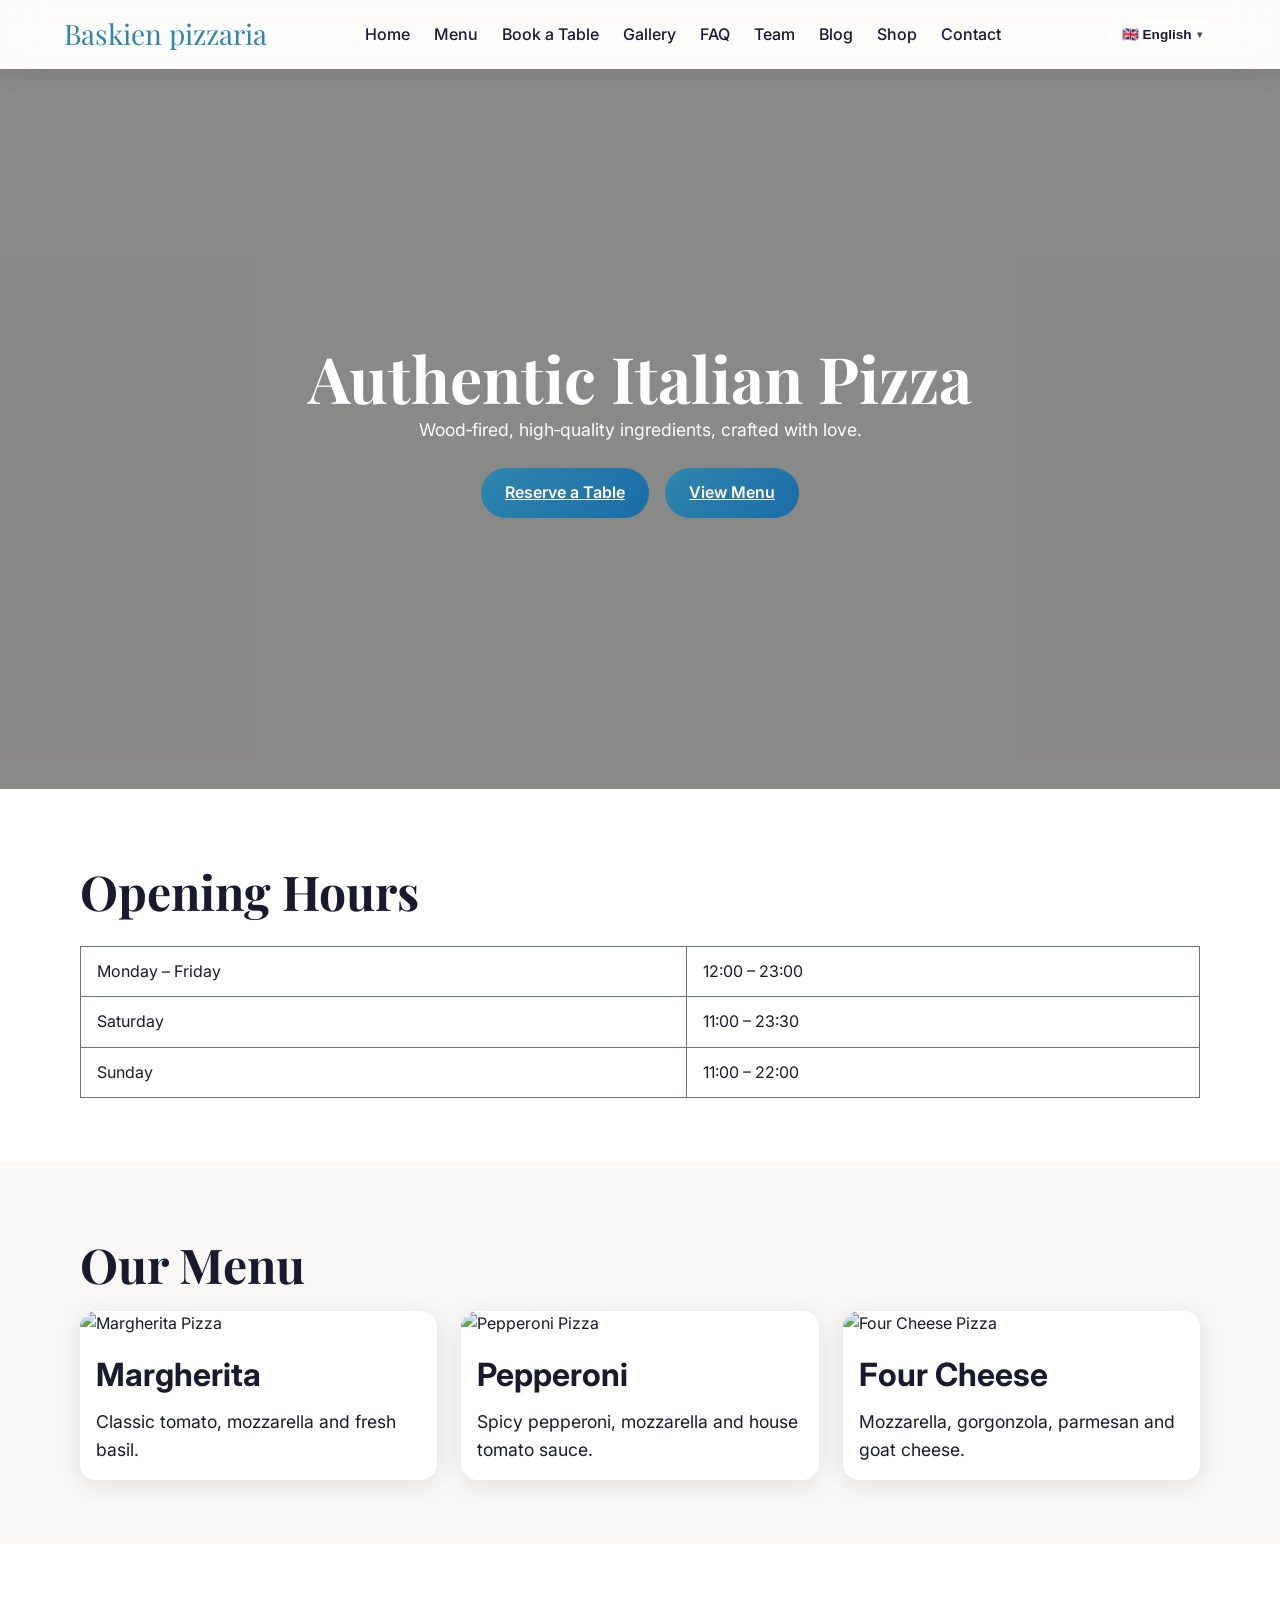
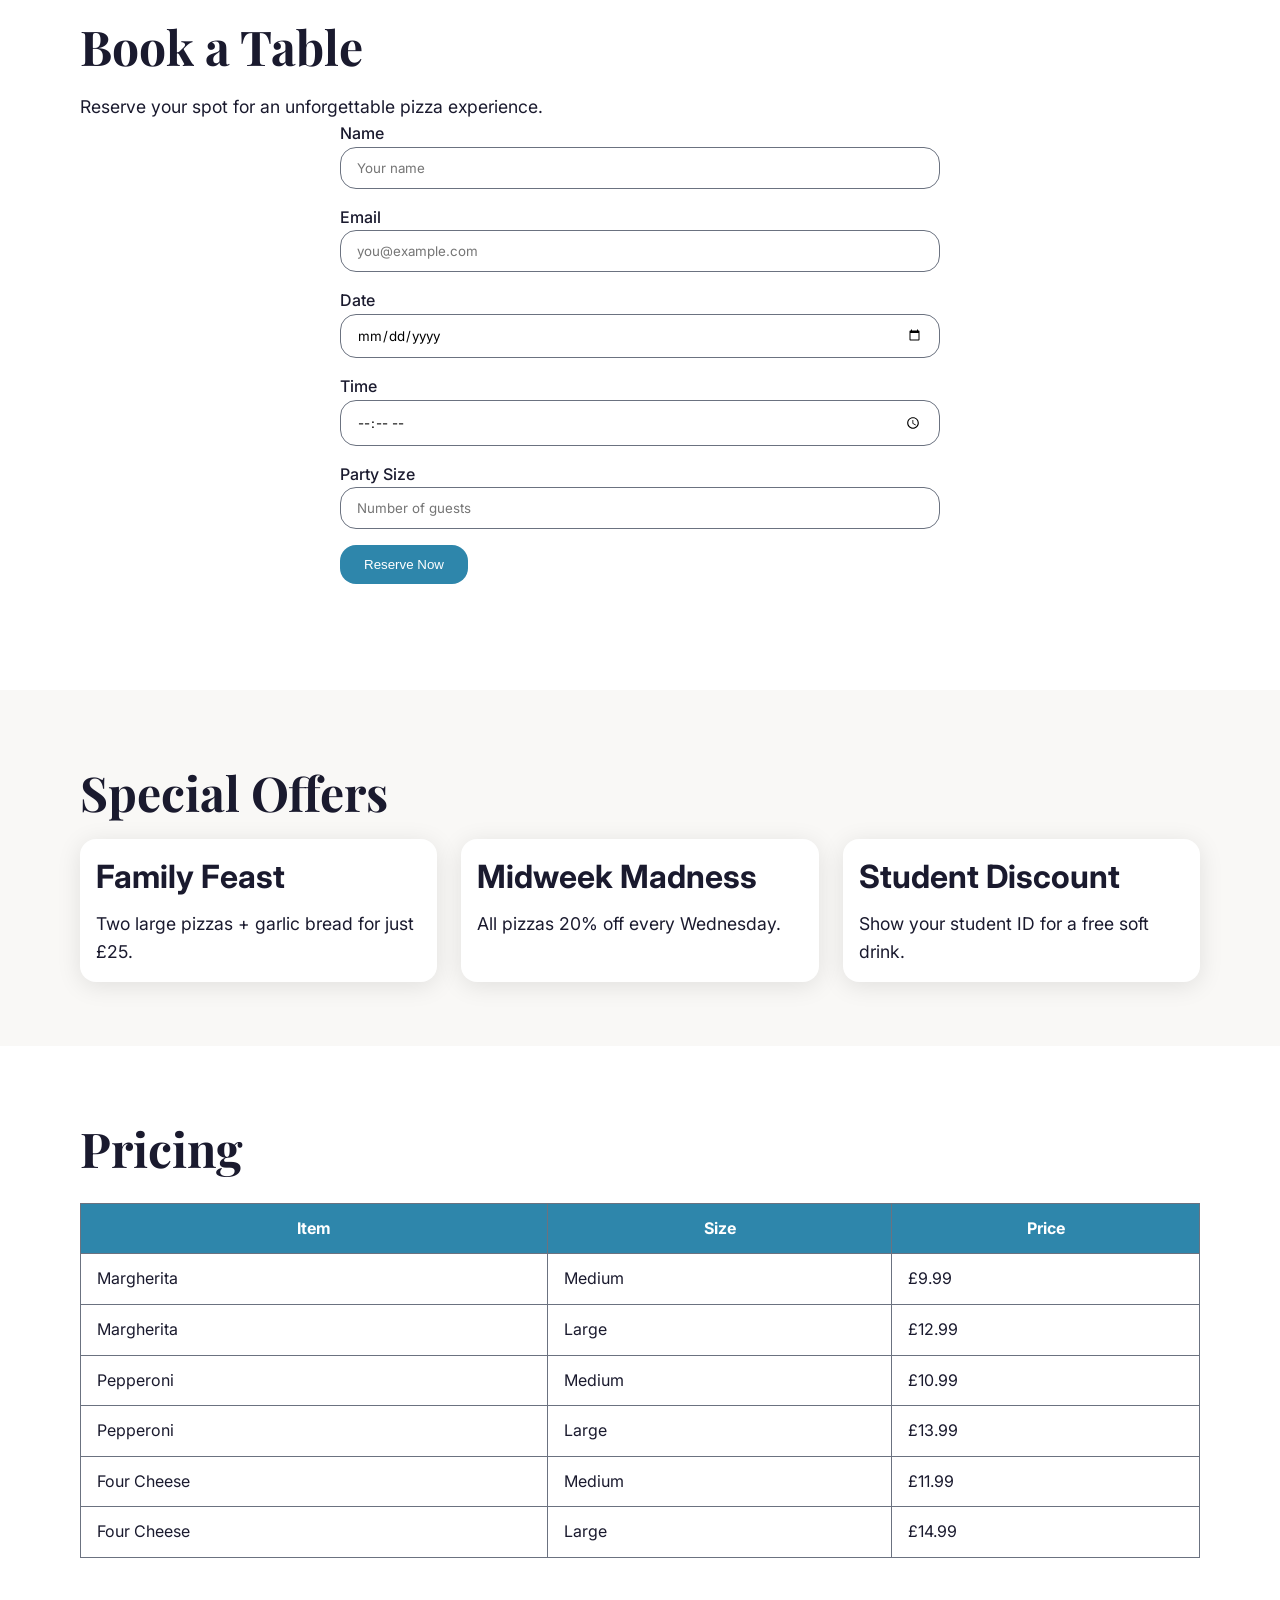
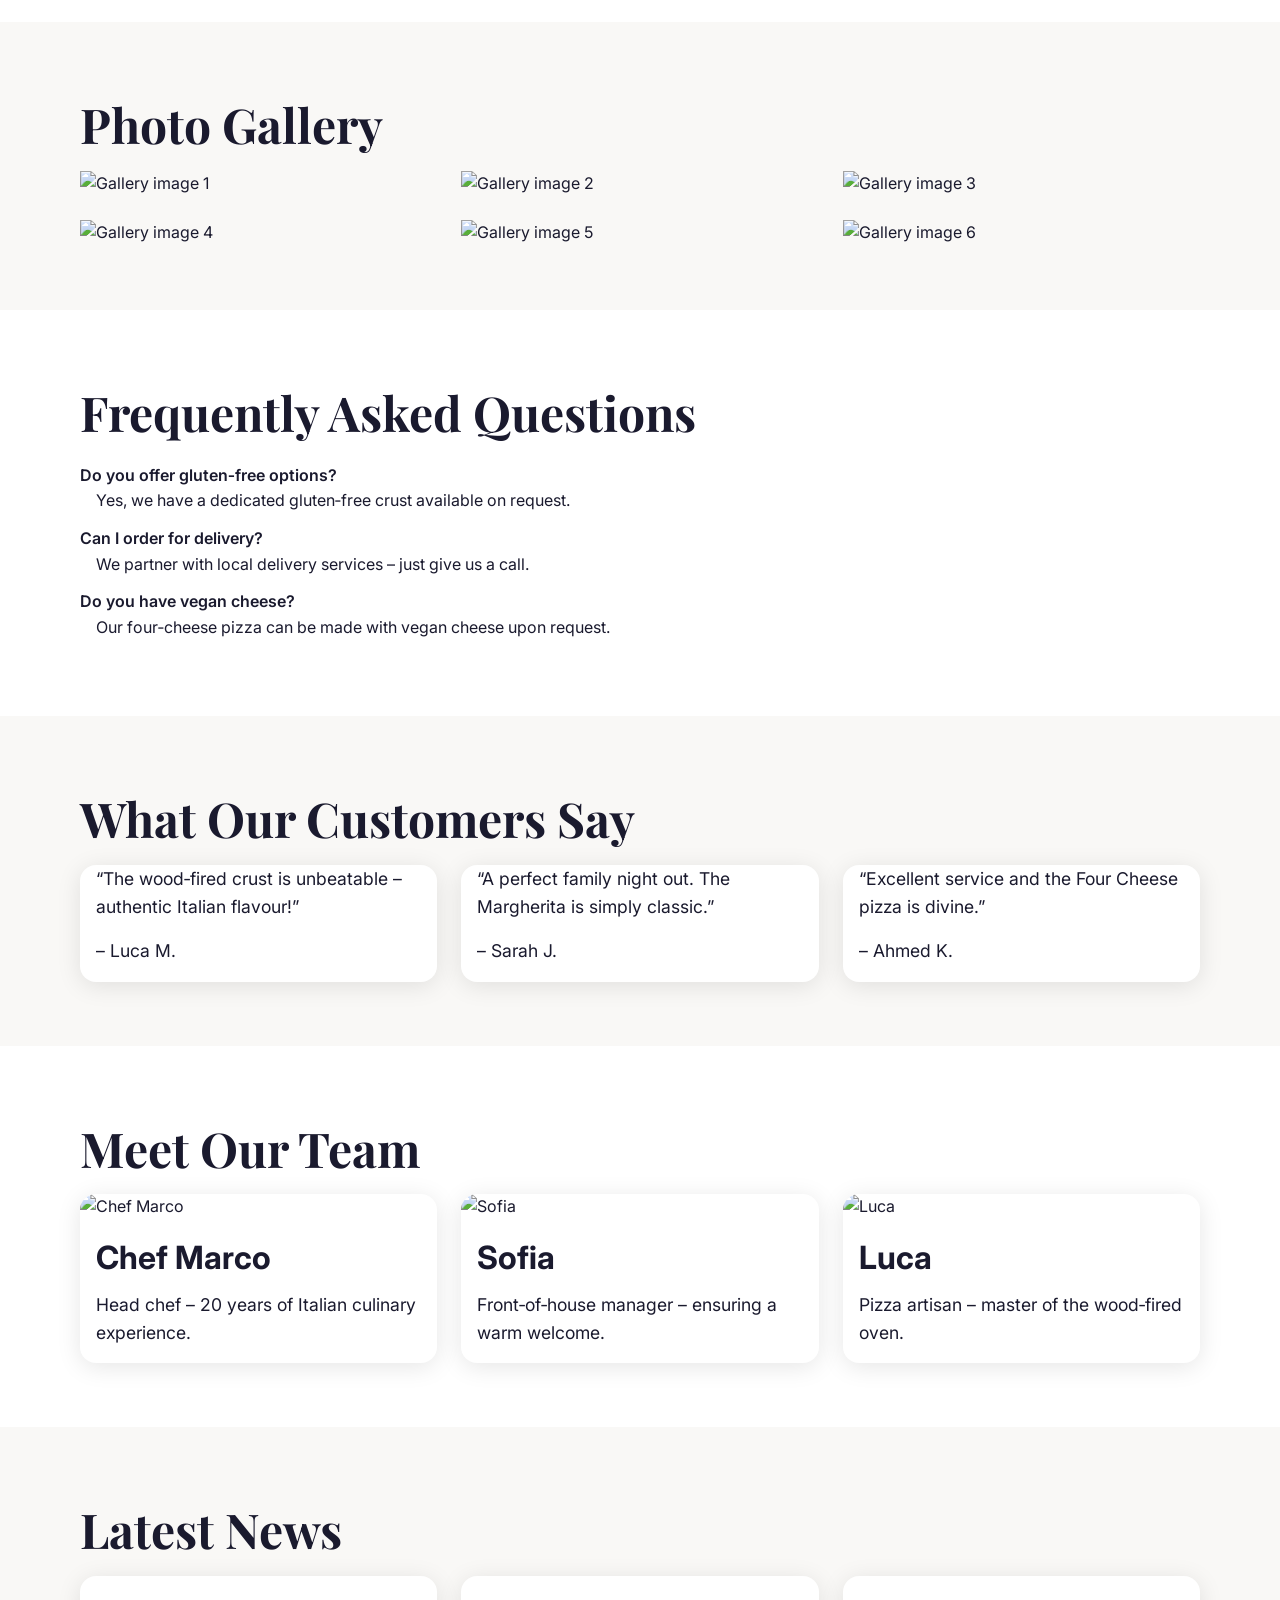
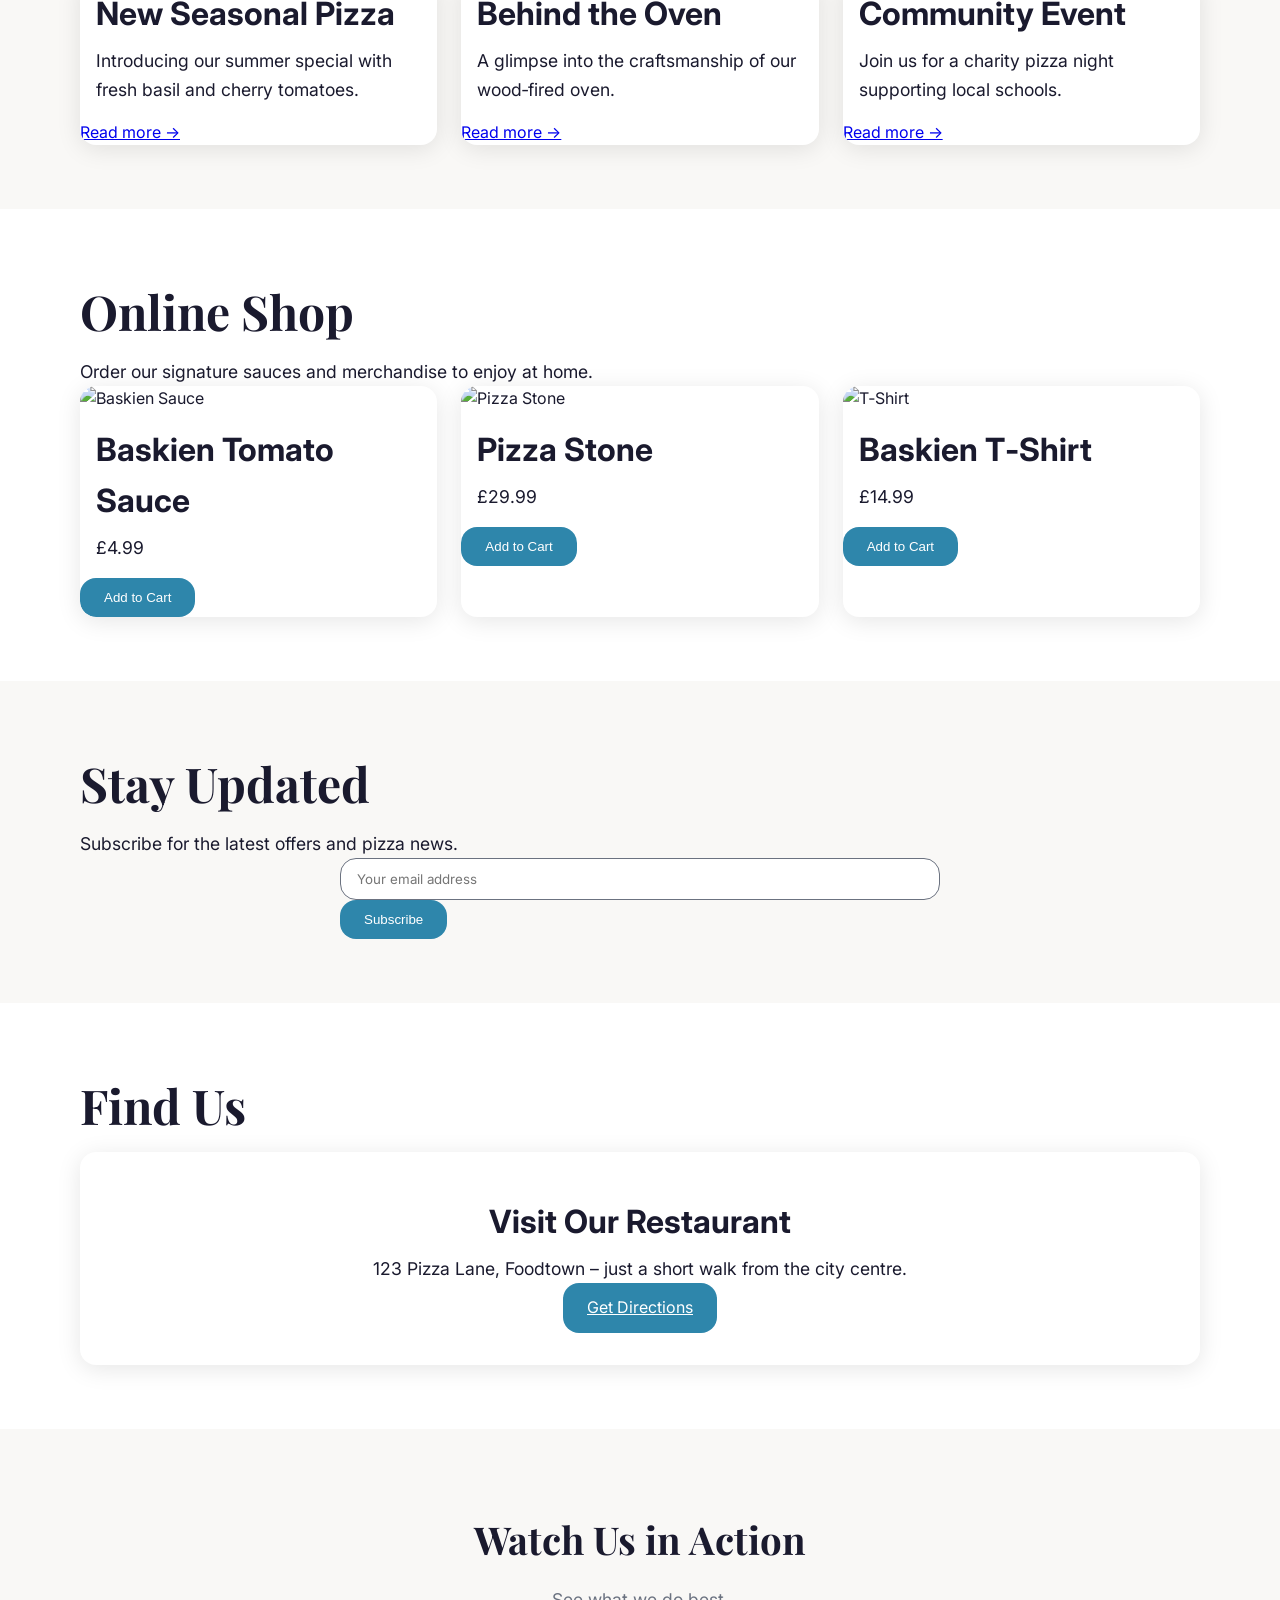
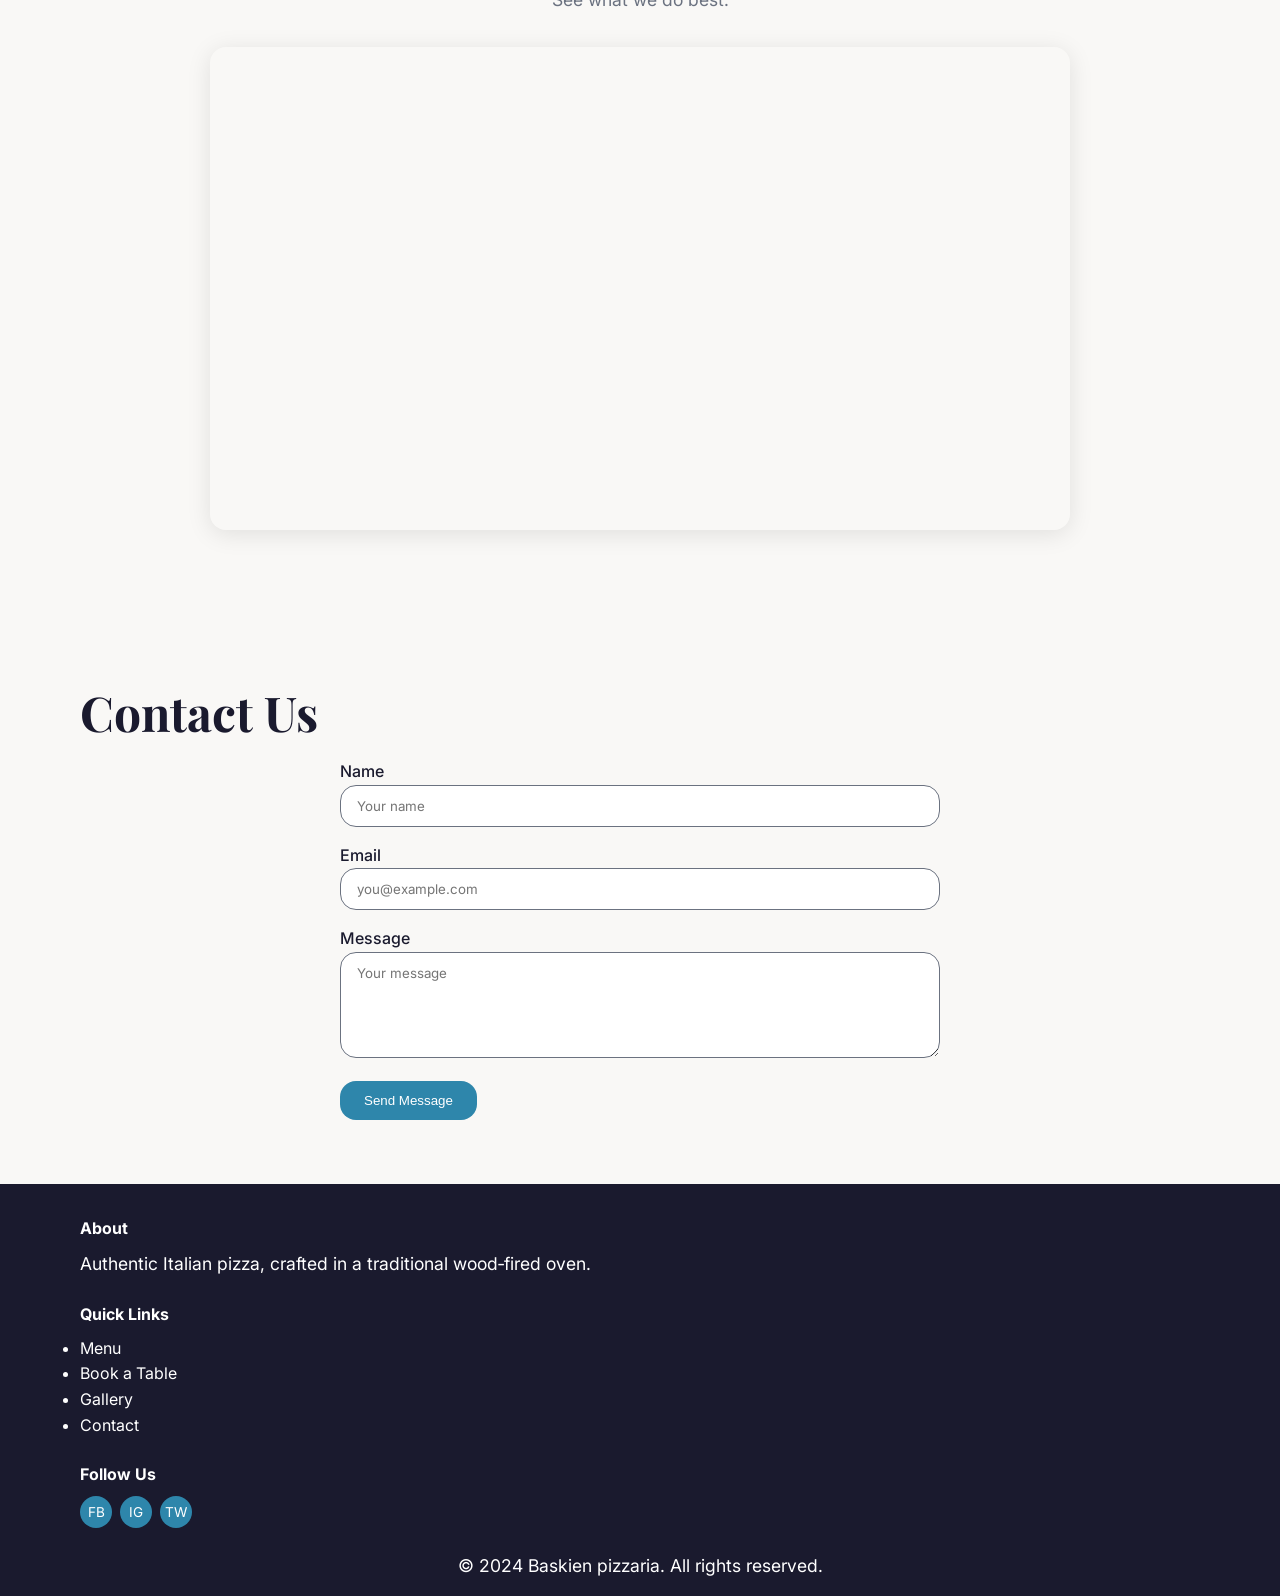
==== commit 8432614a: "deploy: update index.html" ====
--- a/index.html
+++ b/index.html
@@ -325,7 +325,8 @@
     </section>
 
     <!-- Contact Form -->
-    <section id="contact" class="section">
+    <section id="youtube" style="padding:5rem 1rem;background:var(--bg,#f9f8f6);text-align:center;"><div style="max-width:860px;margin:0 auto;"><h2 style="font-size:clamp(1.6rem,3vw,2.4rem);font-weight:700;margin-bottom:1rem;color:var(--text,#1a1a2e);">Watch Us in Action</h2><p style="color:var(--muted,#6b7280);margin-bottom:2rem;">See what we do best.</p><div style="position:relative;padding-bottom:56.25%;height:0;overflow:hidden;border-radius:var(--radius,16px);box-shadow:var(--shadow,0 4px 24px rgba(0,0,0,.10));"><iframe src="https://www.youtube.com/embed/sRQ4Y90WSc4?feature=oembed" style="position:absolute;top:0;left:0;width:100%;height:100%;" frameborder="0" allowfullscreen allow="accelerometer; autoplay; clipboard-write; encrypted-media; gyroscope; picture-in-picture" referrerpolicy="strict-origin-when-cross-origin"></iframe></div></div></section>
+<section id="contact" class="section">
         <div class="container">
             <h2>Contact Us</h2>
             <form class="contact-form">
--- a/style.css
+++ b/style.css
@@ -13,99 +13,108 @@
   --transition:all .3s cubic-bezier(.4,0,.2,1);
 }
 
-/* Reset & Global */
-*,*::before,*::after{box-sizing:border-box;margin:0;padding:0;}
-html{font-size:100%;scroll-behavior:smooth;}
+/* Reset & Base */
+*,*::before,*::after{
+  box-sizing:border-box;
+  margin:0;
+  padding:0;
+}
+html{
+  scroll-behavior:smooth;
+}
 body{
   font-family:'Inter',sans-serif;
+  color:var(--text);
   background:var(--bg);
-  color:var(--text);
   line-height:1.6;
 }
-img{max-width:100%;display:block;}
-a{text-decoration:none;color:inherit;}
+
+/* Layout Helpers */
+.container{
+  max-width:clamp(320px,90%,1200px);
+  margin:auto;
+  padding:0 1rem;
+}
+.grid-3{
+  display:grid;
+  grid-template-columns:repeat(auto-fit,minmax(280px,1fr));
+  gap:1.5rem;
+}
 
 /* Typography */
 h1{
   font-family:'Playfair Display',serif;
-  font-size:clamp(2.5rem,5vw,4rem);
+  font-size:clamp(2.5rem,8vw,4rem);
   line-height:1.2;
 }
 h2{
   font-family:'Playfair Display',serif;
-  font-size:clamp(2rem,4vw,3rem);
-  margin-bottom:.5em;
+  font-size:clamp(2rem,6vw,3rem);
+  margin-bottom:.5rem;
 }
 h3{
-  font-family:'Playfair Display',serif;
-  font-size:clamp(1.5rem,3vw,2rem);
-  margin-bottom:.5em;
-}
-p{margin-bottom:1rem;}
-section{padding:4rem 1rem;max-width:1200px;margin:auto;}
-
-/* Sticky Glass Navigation */
-.sticky-nav{
+  font-size:clamp(1.5rem,4vw,2rem);
+  margin:.75rem 0 .5rem;
+}
+p{
+  font-size:clamp(0.95rem,2vw,1.1rem);
+}
+
+/* Glass Navigation */
+.glass-nav{
   position:sticky;
   top:0;
-  z-index:1000;
-}
-.glass-nav{
-  backdrop-filter:blur(12px);
-  background:rgba(255,255,255,.6);
-  border:1px solid rgba(255,255,255,.3);
-  border-radius:var(--radius);
+  backdrop-filter:blur(20px) saturate(180%);
+  background:rgba(255,255,255,0.6);
   box-shadow:var(--shadow);
+  z-index:100;
+}
+.glass-nav .container{
   display:flex;
   align-items:center;
   justify-content:space-between;
-  padding:.5rem 1rem;
+  padding:0.75rem 0;
 }
 .logo{
   font-family:'Playfair Display',serif;
-  font-size:clamp(1.5rem,3vw,2rem);
+  font-size:1.75rem;
   color:var(--primary);
+  text-decoration:none;
 }
 .nav-links{
   list-style:none;
   display:flex;
-  flex-wrap:wrap;
-  gap:1rem;
+  gap:1.5rem;
 }
 .nav-links a{
   position:relative;
+  color:var(--text);
+  text-decoration:none;
   font-weight:500;
-  color:var(--text);
-  transition:color .3s;
+  transition:var(--transition);
 }
 .nav-links a::after{
   content:'';
   position:absolute;
   left:0;
-  bottom:0;
+  bottom:-2px;
   height:2px;
   width:100%;
   background:var(--primary);
   transform:scaleX(0);
   transform-origin:left;
-  transition:transform .3s cubic-bezier(.4,0,.2,1);
-}
-.nav-links a:hover{
-  color:var(--primary);
+  transition:transform .3s ease;
 }
 .nav-links a:hover::after{
   transform:scaleX(1);
 }
 
 /* Hero Section */
-.hero-section{
+.hero{
   position:relative;
-  overflow:hidden;
-  min-height:100vh;
+  min-height:80vh;
   display:flex;
   align-items:center;
-  justify-content:center;
-  text-align:center;
   color:#fff;
 }
 .hero-bg{
@@ -113,369 +122,222 @@
   inset:0;
   background-size:cover;
   background-position:center;
-  z-index:-2;
+  z-index:1;
 }
 .hero-overlay{
   position:absolute;
   inset:0;
-  background:linear-gradient(180deg,rgba(0,0,0,.4),rgba(0,0,0,.7));
-  z-index:-1;
-}
-.hero-content h1{
-  margin-bottom:.5rem;
-}
-.hero-content p{
-  font-size:clamp(1rem,2.5vw,1.25rem);
-  margin-bottom:1.5rem;
+  background:rgba(0,0,0,0.45);
+  z-index:2;
+}
+.hero-content{
+  position:relative;
+  z-index:3;
+  text-align:center;
 }
 .hero-buttons{
+  margin-top:1.5rem;
   display:flex;
   gap:1rem;
-  flex-wrap:wrap;
   justify-content:center;
 }
 
-/* Pill Buttons */
-.pill-button{
+/* Buttons */
+.btn-pill{
   display:inline-block;
   padding:.75rem 1.5rem;
   border:none;
   border-radius:999px;
-  background:linear-gradient(135deg,var(--primary),var(--accent));
+  background:linear-gradient(135deg,var(--primary),var(--secondary));
   color:#fff;
   font-weight:600;
   cursor:pointer;
-  transition:transform .3s,box-shadow .3s,filter .3s;
-}
-.pill-button:hover{
+  transition:var(--transition);
+}
+.btn-pill:hover{
   transform:translateY(-2px);
-  box-shadow:0 8px 16px rgba(0,0,0,.2);
   filter:brightness(1.08);
-}
-
-/* Service Cards */
-.services-grid{
-  display:grid;
-  gap:1.5rem;
-  grid-template-columns:repeat(auto-fit,minmax(260px,1fr));
-}
-.service-card{
+  box-shadow:0 8px 16px rgba(0,0,0,.15);
+}
+.btn-primary{
+  display:inline-block;
+  padding:.75rem 1.5rem;
+  background:var(--primary);
+  color:#fff;
+  border:none;
+  border-radius:var(--radius);
+  cursor:pointer;
+  transition:var(--transition);
+}
+.btn-primary:hover{
+  filter:brightness(1.05);
+}
+
+/* Cards */
+.card{
   background:var(--surface);
   border-radius:var(--radius);
   box-shadow:var(--shadow);
   overflow:hidden;
-  transition:transform .3s,var(--transition);
-  display:flex;
-  flex-direction:column;
-}
-.service-card:hover{
+  transition:var(--transition);
+}
+.card:hover{
   transform:translateY(-6px);
 }
-.service-card img{
+.card img{
   width:100%;
   height:auto;
-  object-fit:cover;
-}
-.service-card h3{
-  margin:1rem;
-}
-.service-card p{
-  margin:0 1rem 1rem;
-}
-.price{
-  margin-top:auto;
-  font-weight:600;
-  color:var(--primary);
-}
-
-/* About Section */
-.about-grid{
-  display:grid;
-  gap:2rem;
-  grid-template-columns:repeat(auto-fit,minmax(300px,1fr));
-  align-items:center;
-}
-.about-text p{
-  margin-bottom:1rem;
-}
-
-/* Gallery */
-.gallery-grid{
-  display:grid;
-  gap:.5rem;
-  grid-template-columns:repeat(auto-fit,minmax(200px,1fr));
-}
-
-/* FAQ */
-.faq-section dl{
-  display:grid;
-  gap:.5rem;
-}
-.faq-section dt{
-  font-weight:600;
-  color:var(--primary);
-}
-.faq-section dd{
-  margin-left:0;
-  margin-bottom:1rem;
-}
-
-/* Testimonials */
-.testimonials-grid{
-  display:grid;
-  gap:1.5rem;
-  grid-template-columns:repeat(auto-fit,minmax(260px,1fr));
-}
-.testimonial-card{
-  background:var(--surface);
-  border-radius:var(--radius);
-  box-shadow:var(--shadow);
-  padding:1.5rem;
-  transition:transform .3s;
-}
-.testimonial-card:hover{
-  transform:translateY(-6px);
-}
-
-/* Newsletter */
-.newsletter-form{
-  max-width:500px;
-  margin:auto;
-  display:grid;
-  gap:1rem;
-}
-.newsletter-form input{
-  width:100%;
-}
-
-/* Map */
-.map-section iframe{
-  border:none;
-  border-radius:var(--radius);
-}
-
-/* Pricing Table */
-.pricing-table{
-  width:100%;
-  border-collapse:collapse;
-}
-.pricing-table th,
-.pricing-table td{
-  padding:.75rem;
-  border:1px solid var(--muted);
-  text-align:left;
-}
-.pricing-table th{
-  background:var(--primary);
-  color:#fff;
-}
-
-/* Team */
-.team-grid{
-  display:grid;
-  gap:2rem;
-  grid-template-columns:repeat(auto-fit,minmax(250px,1fr));
-}
-.team-member{
-  background:var(--surface);
-  border-radius:var(--radius);
-  box-shadow:var(--shadow);
-  text-align:center;
-  padding:1rem;
-  transition:transform .3s;
-}
-.team-member:hover{
-  transform:translateY(-6px);
-}
-.team-member img{
-  border-radius:50%;
-  margin-bottom:1rem;
-}
-
-/* Blog */
-.blog-grid{
-  display:grid;
-  gap:1.5rem;
-  grid-template-columns:repeat(auto-fit,minmax(260px,1fr));
-}
-.blog-post{
-  background:var(--surface);
-  border-radius:var(--radius);
-  box-shadow:var(--shadow);
-  padding:1.5rem;
-  display:flex;
-  flex-direction:column;
-  height:100%;
-  transition:transform .3s;
-}
-.blog-post:hover{
-  transform:translateY(-6px);
-}
-.read-more{
-  margin-top:auto;
-  color:var(--primary);
-  font-weight:600;
-}
-
-/* Promotions */
-.offers-list{
-  list-style:disc inside;
-  margin-top:1rem;
-}
-
-/* Hours Table */
-.hours-table{
-  width:100%;
-  border-collapse:collapse;
-}
-.hours-table td{
-  padding:.75rem;
-  border:1px solid var(--muted);
-}
-
-/* YouTube */
-.youtube-section iframe{
-  border:none;
-  border-radius:var(--radius);
-}
-
-/* Contact */
-.contact-grid{
-  display:grid;
-  gap:2rem;
-  grid-template-columns:repeat(auto-fit,minmax(300px,1fr));
-}
-.contact-form{
-  display:grid;
-  gap:1rem;
-}
-.contact-form label{
-  display:flex;
-  flex-direction:column;
-  font-weight:500;
-}
-.contact-form input,
-.contact-form textarea{
-  width:100%;
-}
-.contact-details p{
-  margin-bottom:.5rem;
-}
-
-/* Buttons (generic) */
-button,
-input[type="submit"]{
-  background:var(--primary);
-  color:#fff;
-  border:none;
-  border-radius:var(--radius);
-  padding:.75rem 1.5rem;
-  cursor:pointer;
-  transition:transform .3s,box-shadow .3s;
-}
-button:hover,
-input[type="submit"]:hover{
-  transform:translateY(-2px);
-  box-shadow:var(--shadow);
-}
-
-/* Inputs */
+  display:block;
+}
+.card h3{
+  padding:0 1rem;
+}
+.card p{
+  padding:0 1rem 1rem;
+}
+
+/* Forms */
 input,
 textarea{
+  width:100%;
+  padding:.75rem 1rem;
   border:1px solid var(--muted);
   border-radius:var(--radius);
-  padding:.75rem;
   background:var(--surface);
-  transition:border-color .3s,box-shadow .3s;
+  font-family:inherit;
+  transition:var(--transition);
 }
 input:focus,
 textarea:focus{
   outline:none;
   border-color:var(--primary);
-  box-shadow:0 0 0 3px rgba(46,134,171,.2);
+  box-shadow:0 0 0 3px rgba(46,134,171,.3);
+}
+label{
+  display:block;
+  margin-bottom:1rem;
+  font-weight:500;
+}
+.booking-form,
+.newsletter-form,
+.contact-form{
+  max-width:600px;
+  margin:auto;
+}
+
+/* Tables */
+.hours-table,
+.pricing-table{
+  width:100%;
+  border-collapse:collapse;
+  margin-top:1rem;
+}
+.hours-table td,
+.pricing-table th,
+.pricing-table td{
+  padding:.75rem 1rem;
+  border:1px solid var(--muted);
+}
+.pricing-table th{
+  background:var(--primary);
+  color:#fff;
+}
+
+/* FAQ */
+.faq-list dt{
+  font-weight:600;
+  margin-top:.75rem;
+}
+.faq-list dd{
+  margin-left:1rem;
+  margin-bottom:.75rem;
+}
+
+/* CTA Card */
+.cta-card{
+  background:var(--surface);
+  border-radius:var(--radius);
+  padding:2rem;
+  box-shadow:var(--shadow);
+  text-align:center;
 }
 
 /* Footer */
-.footer-section{
+.footer{
+  background:var(--text);
+  color:#fff;
+  padding:2rem 0 1rem;
+}
+.footer a{
+  color:inherit;
+  text-decoration:none;
+}
+.footer-col{
+  margin-bottom:1.5rem;
+}
+.footer-col h4{
+  margin-bottom:.5rem;
+}
+.social-icons{
+  list-style:none;
+  display:flex;
+  gap:.5rem;
+}
+.social-icons a{
+  display:inline-block;
+  width:2rem;
+  height:2rem;
+  line-height:2rem;
+  text-align:center;
   background:var(--primary);
-  color:#fff;
-  padding:3rem 1rem;
-}
-.footer-grid{
-  display:grid;
-  gap:2rem;
-  grid-template-columns:repeat(auto-fit,minmax(200px,1fr));
-}
-.footer-col h3{
-  margin-bottom:.5rem;
-}
-.footer-col a{
-  color:#fff;
-  text-decoration:underline;
-}
-.social-links{
-  list-style:none;
-  display:flex;
-  gap:.5rem;
-}
-.social-links a{
-  background:rgba(255,255,255,.2);
-  padding:.5rem;
-  border-radius:4px;
-}
-.footer-copy{
+  border-radius:50%;
+  color:#fff;
+  font-size:.85rem;
+}
+.footer-bottom{
   text-align:center;
-  margin-top:2rem;
-  font-size:.875rem;
+  margin-top:1rem;
+  font-size:.85rem;
+}
+
+/* Section Styling */
+.section{
+  padding:4rem 0;
+  background:var(--bg);
+}
+.bg-light{
+  background:var(--surface);
 }
 
 /* Reveal Animation */
+@keyframes fadeInUp{
+  0%{
+    opacity:0;
+    transform:translateY(20px);
+  }
+  100%{
+    opacity:1;
+    transform:translateY(0);
+  }
+}
 .reveal{
   opacity:0;
-  transform:translateY(20px);
-}
-.reveal.active{
   animation:fadeInUp .6s forwards;
 }
 
-/* Keyframes */
-@keyframes fadeInUp{
-  from{
-    opacity:0;
-    transform:translateY(20px);
-  }
-  to{
-    opacity:1;
-    transform:translateY(0);
-  }
-}
-
-/* Responsive Typography */
-html{
-  font-size:16px;
-}
-@media (max-width:768px){
-  .hero-content h1{font-size:clamp(2rem,6vw,3rem);}
-  .hero-content p{font-size:clamp(0.9rem,3vw,1.1rem);}
-}
-@media (max-width:480px){
+/* Responsive Adjustments */
+@media(max-width:768px){
   .nav-links{
+    flex-wrap:wrap;
+    gap:.75rem;
+  }
+  .hero-buttons{
     flex-direction:column;
-    background:rgba(255,255,255,.9);
-    position:absolute;
-    top:100%;
-    right:0;
-    left:0;
-    padding:1rem;
-    display:none;
-  }
-  .nav-links.show{display:flex;}
-  .sticky-nav .logo{font-size:1.5rem;}
-}
-
-/* Utility */
-.container{
-  max-width:1200px;
-  margin:auto;
-  padding:0 1rem;
+  }
+}
+@media(max-width:480px){
+  .glass-nav .container{
+    flex-direction:column;
+    align-items:flex-start;
+  }
 }
